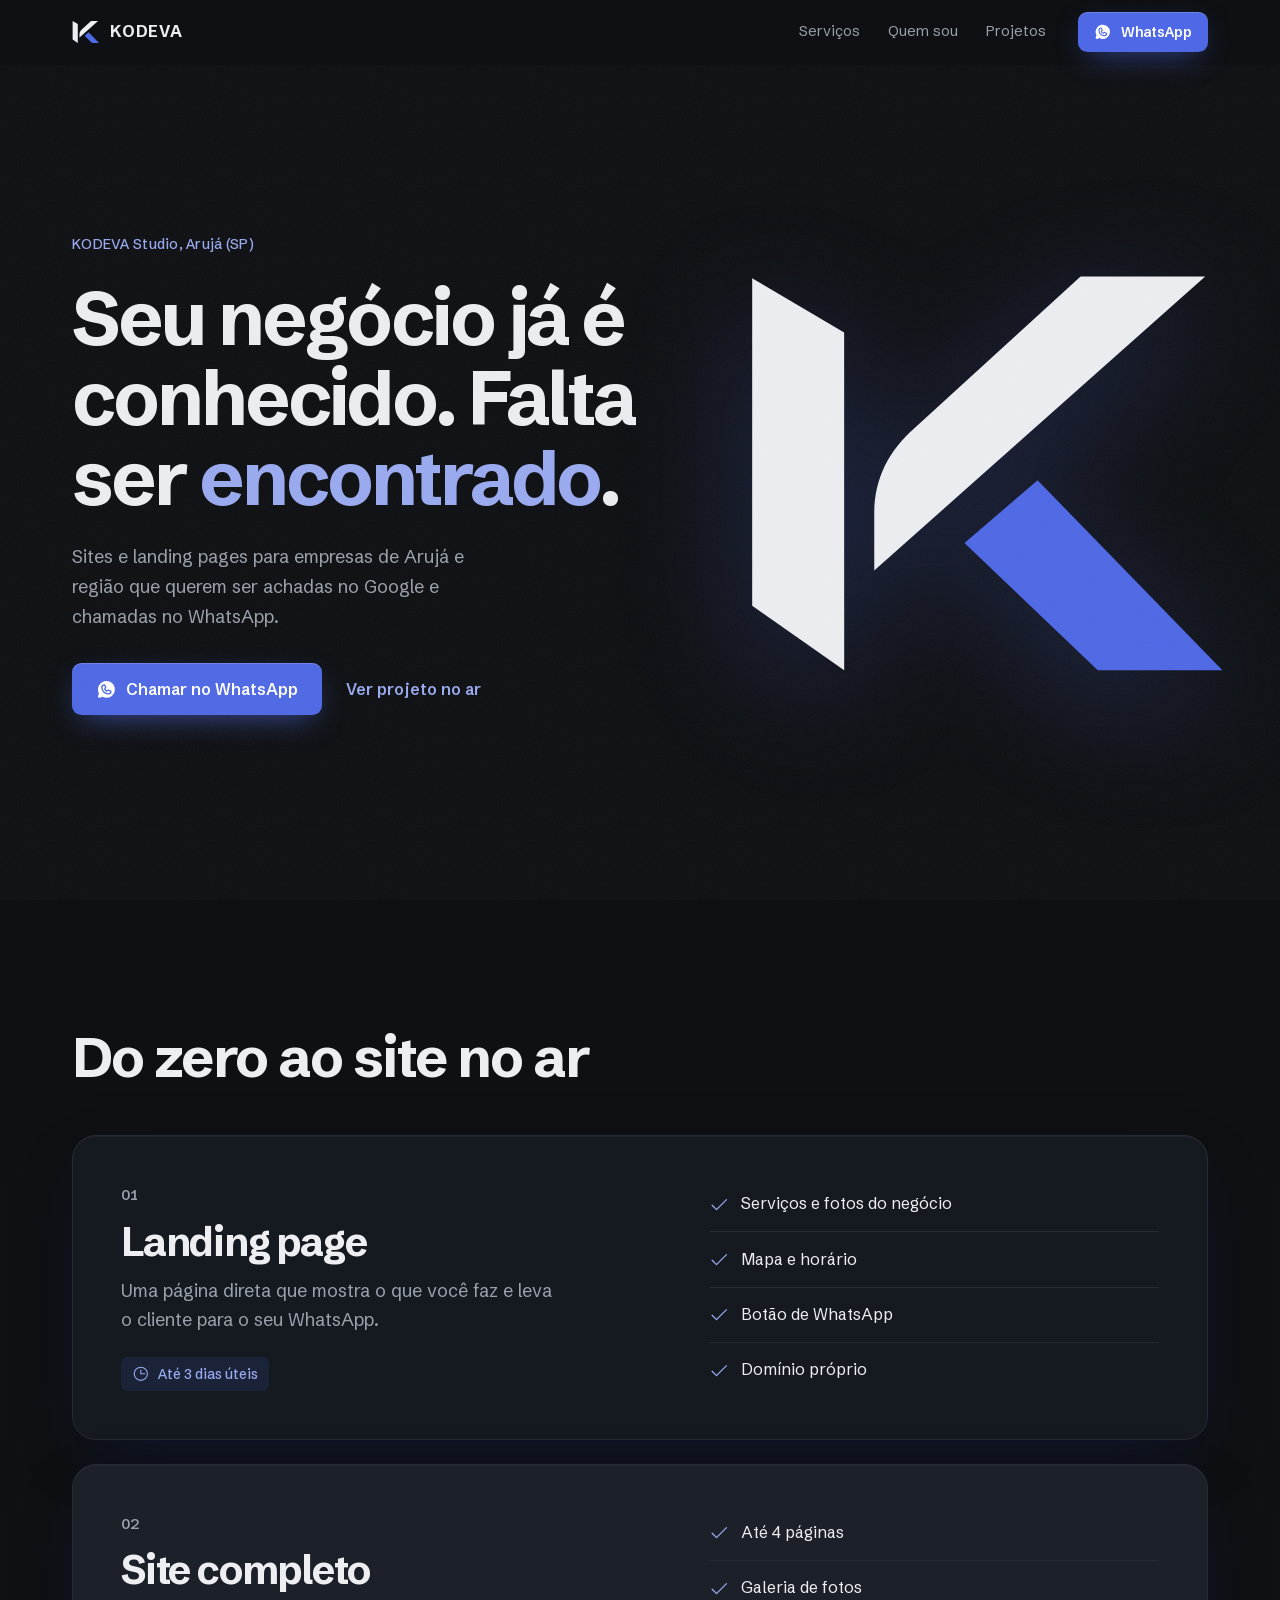
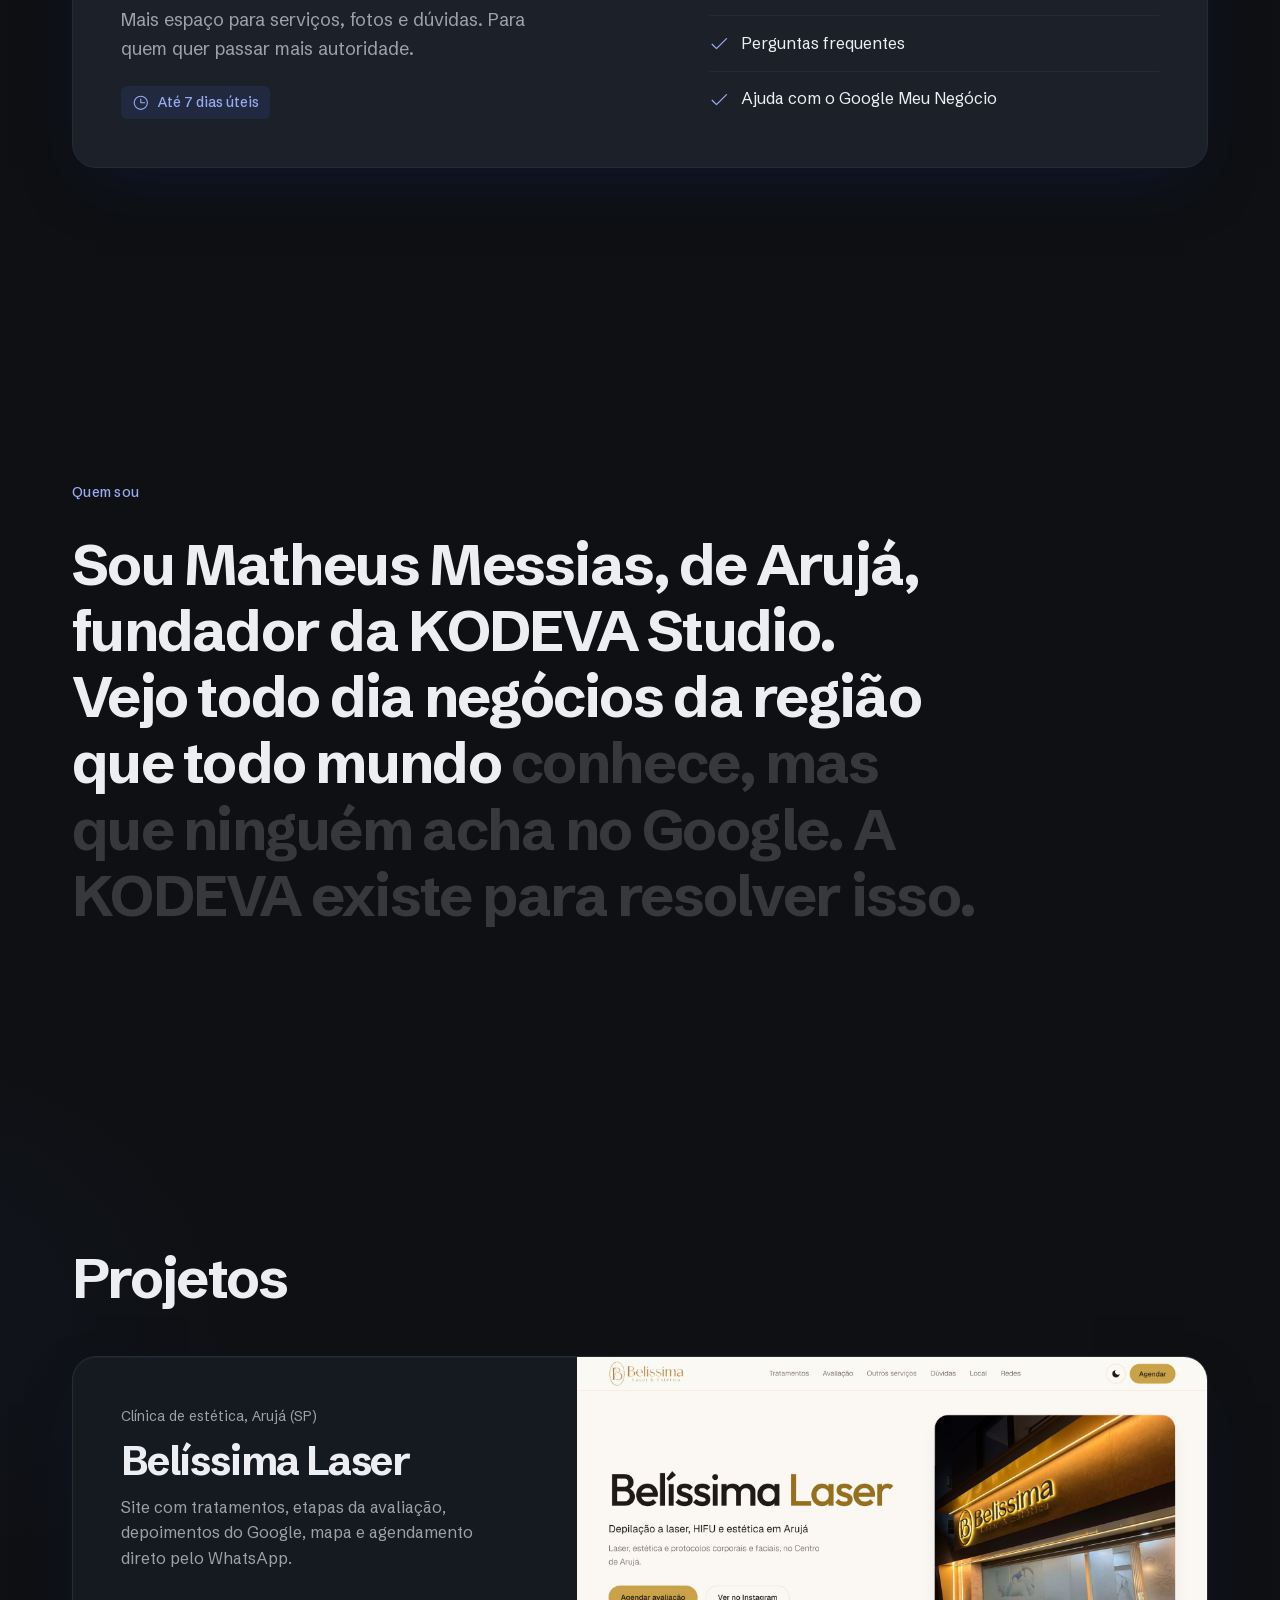
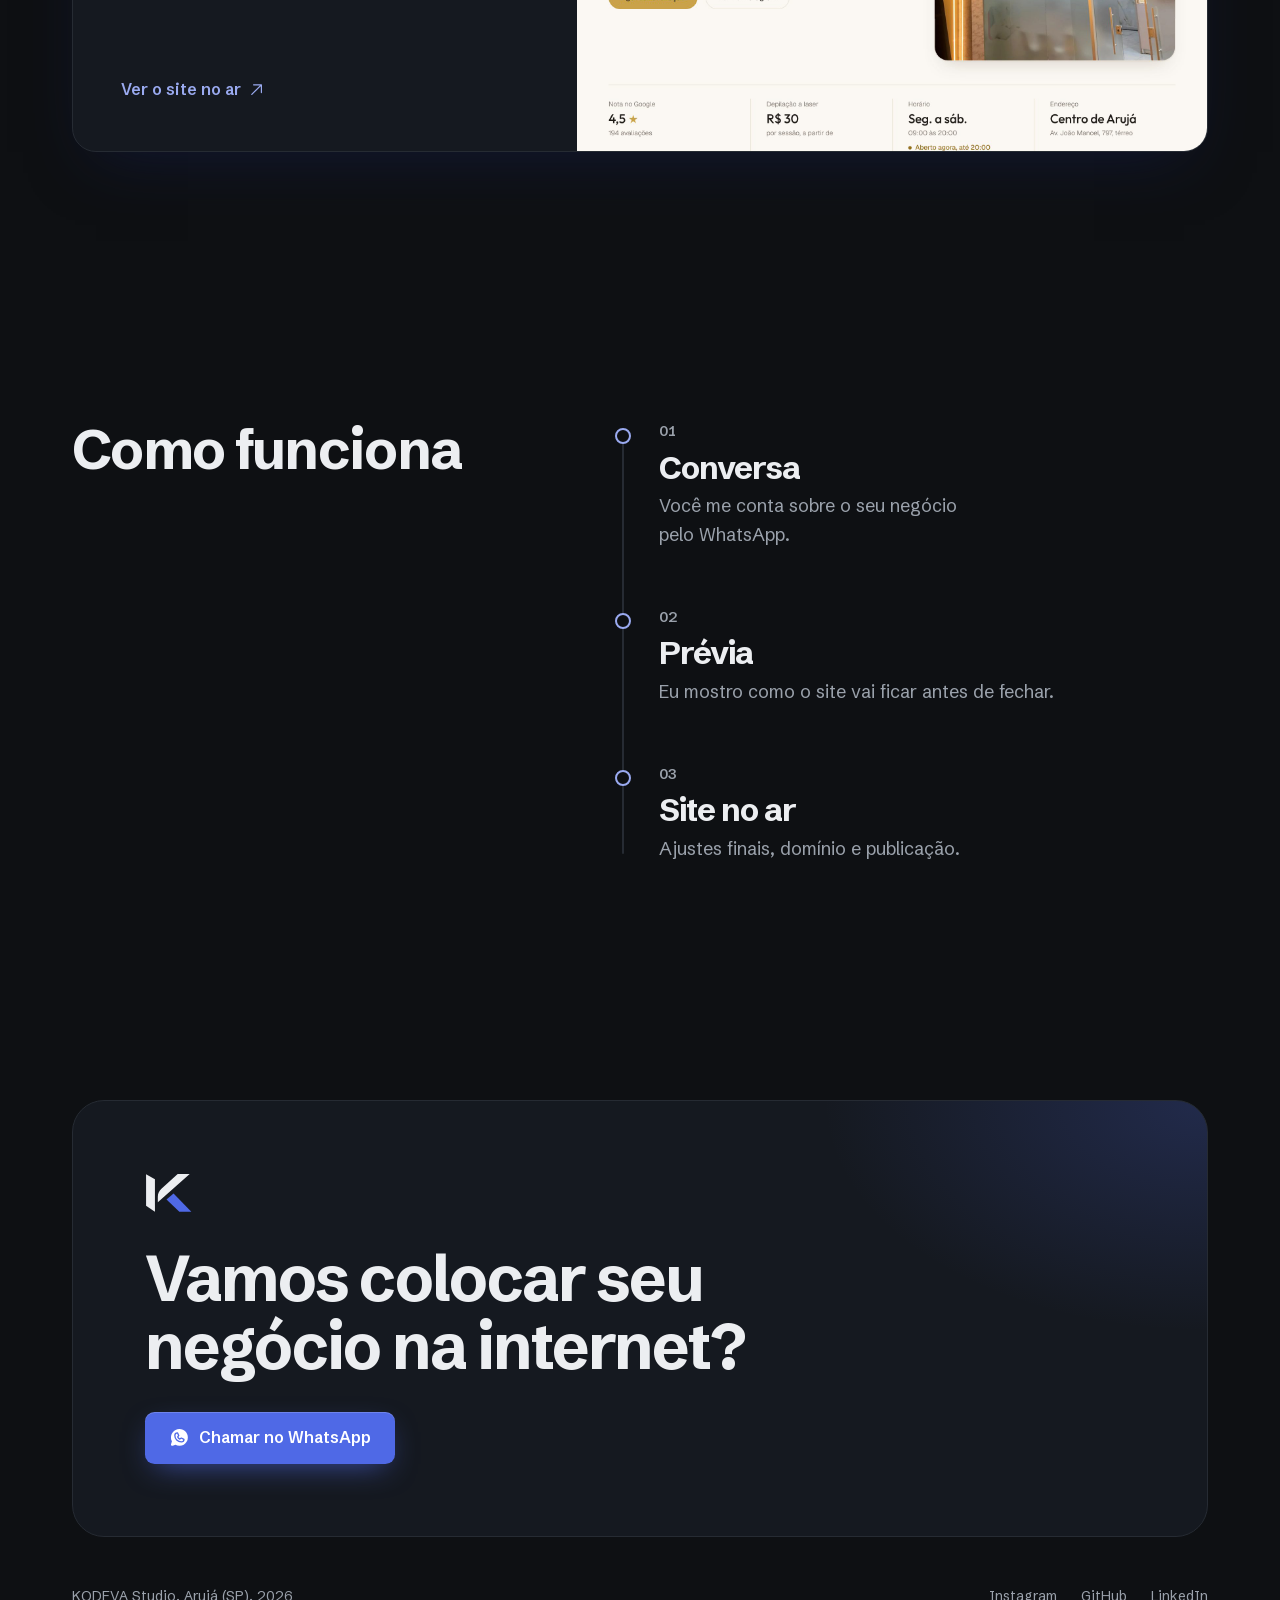
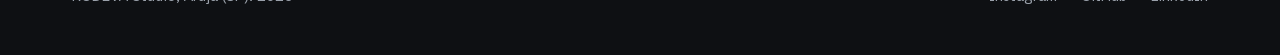
==== index.html @ d6e3a5bf "Portfólio KODEVA em HTML/CSS/JS estático Co-Authored-By: Claude Opus 5.5 <noreply@anthropic.com>" ====
<!doctype html>
<html lang="pt-BR">
<head>
<meta charset="utf-8">
<meta name="viewport" content="width=device-width, initial-scale=1">
<title>Matheus Messias | KODEVA Studio</title>
<meta name="description" content="Sites e landing pages para negócios de Arujá e região que querem ser encontrados no Google e chamados no WhatsApp.">
<meta name="theme-color" content="#0e1013">
<meta property="og:title" content="Matheus Messias | KODEVA Studio">
<meta property="og:description" content="Sites e landing pages para negócios locais de Arujá e região.">
<meta property="og:locale" content="pt_BR">
<meta property="og:type" content="website">
<meta property="og:image" content="projetos/belissima.jpg">
<meta name="twitter:card" content="summary_large_image">
<link rel="icon" href="favicon.svg" type="image/svg+xml">
<link rel="preload" href="fonts/schibsted-latin.woff2" as="font" type="font/woff2" crossorigin>
<link rel="stylesheet" href="styles.css">
<script>document.documentElement.classList.add("js")</script>
<script src="main.js" defer></script>
</head>
<body>
<a class="skip" href="#conteudo">Pular para o conteúdo</a>
<div class="grain" aria-hidden="true"></div>

<svg width="0" height="0" class="sr-only" aria-hidden="true">
  <symbol id="logo" viewBox="250 300 580 480">
    <path d="M263 312 L370 375 L370 768 L263 693 Z" fill="currentColor"/>
    <path d="M645 310 L790 310 L405 652 L405 585 C405 545 422 512 452 486 Z" fill="currentColor"/>
    <path d="M510 620 L595 547 L810 768 L665 768 Z" fill="var(--accent)"/>
  </symbol>
  <symbol id="i-whats" viewBox="0 0 256 256"><path fill="currentColor" d="M152.58,145.23l23,11.48A24,24,0,0,1,152,176a72.08,72.08,0,0,1-72-72A24,24,0,0,1,99.29,80.46l11.48,23L101,118a8,8,0,0,0-.73,7.51,56.47,56.47,0,0,0,30.15,30.15A8,8,0,0,0,138,155ZM232,128A104,104,0,0,1,79.12,219.82L45.07,231.17a16,16,0,0,1-20.24-20.24l11.35-34.05A104,104,0,1,1,232,128Zm-40,24a8,8,0,0,0-4.42-7.16l-32-16a8,8,0,0,0-8,.5l-14.69,9.8a40.55,40.55,0,0,1-16-16l9.8-14.69a8,8,0,0,0,.5-8l-16-32A8,8,0,0,0,104,64a40,40,0,0,0-40,40,88.1,88.1,0,0,0,88,88A40,40,0,0,0,192,152Z"/></symbol>
  <symbol id="i-check" viewBox="0 0 256 256"><path fill="currentColor" d="M229.66,77.66l-128,128a8,8,0,0,1-11.32,0l-56-56a8,8,0,0,1,11.32-11.32L96,188.69,218.34,66.34a8,8,0,0,1,11.32,11.32Z"/></symbol>
  <symbol id="i-clock" viewBox="0 0 256 256"><path fill="currentColor" d="M128,24A104,104,0,1,0,232,128,104.11,104.11,0,0,0,128,24Zm0,192a88,88,0,1,1,88-88A88.1,88.1,0,0,1,128,216Zm64-88a8,8,0,0,1-8,8H128a8,8,0,0,1-8-8V72a8,8,0,0,1,16,0v48h48A8,8,0,0,1,192,128Z"/></symbol>
  <symbol id="i-arrow" viewBox="0 0 256 256"><path fill="currentColor" d="M200,64V168a8,8,0,0,1-16,0V83.31L69.66,197.66a8,8,0,0,1-11.32-11.32L172.69,72H88a8,8,0,0,1,0-16H192A8,8,0,0,1,200,64Z"/></symbol>
</svg>

<header class="topbar">
  <div class="wrap topbar-in">
    <a href="#topo" class="brand" aria-label="KODEVA Studio, início">
      <svg class="brand-logo" aria-hidden="true"><use href="#logo"/></svg>
      <span>KODEVA</span>
    </a>
    <nav aria-label="Principal">
      <ul class="nav-links">
        <li><a href="#servicos">Serviços</a></li>
        <li><a href="#sobre">Quem sou</a></li>
        <li><a href="#projetos">Projetos</a></li>
      </ul>
      <a class="btn btn-sm" href="https://wa.me/5511941066262?text=Ol%C3%A1%20Matheus%2C%20vim%20pelo%20portf%C3%B3lio%20e%20quero%20um%20site%20para%20o%20meu%20neg%C3%B3cio." target="_blank" rel="noopener noreferrer">
        <svg aria-hidden="true"><use href="#i-whats"/></svg>WhatsApp
      </a>
    </nav>
  </div>
</header>

<main id="conteudo">
  <section id="topo" class="hero">
    <div class="wrap hero-in">
      <div class="hero-copy">
        <p class="eyebrow reveal">KODEVA Studio, Arujá (SP)</p>
        <h1 class="reveal">Seu negócio já é conhecido. Falta ser <span class="hl">encontrado</span>.</h1>
        <p class="lead reveal">Sites e landing pages para empresas de Arujá e região que querem ser achadas no Google e chamadas no WhatsApp.</p>
        <div class="hero-cta reveal">
          <a class="btn" href="https://wa.me/5511941066262?text=Ol%C3%A1%20Matheus%2C%20vim%20pelo%20portf%C3%B3lio%20e%20quero%20um%20site%20para%20o%20meu%20neg%C3%B3cio." target="_blank" rel="noopener noreferrer">
            <svg aria-hidden="true"><use href="#i-whats"/></svg>Chamar no WhatsApp
          </a>
          <a class="link" href="#projetos">Ver projeto no ar</a>
        </div>
      </div>
      <div class="hero-mark" aria-hidden="true">
        <svg><use href="#logo"/></svg>
      </div>
    </div>
  </section>

  <section id="servicos" class="wrap section">
    <h2 class="h2 reveal">Do zero ao site no ar</h2>
    <div class="stack">
      <article class="card plan">
        <div class="plan-head">
          <span class="plan-num">01</span>
          <h3>Landing page</h3>
          <p>Uma página direta que mostra o que você faz e leva o cliente para o seu WhatsApp.</p>
          <p class="tag"><svg aria-hidden="true"><use href="#i-clock"/></svg>Até 3 dias úteis</p>
        </div>
        <ul class="checks">
          <li><svg aria-hidden="true"><use href="#i-check"/></svg>Serviços e fotos do negócio</li>
          <li><svg aria-hidden="true"><use href="#i-check"/></svg>Mapa e horário</li>
          <li><svg aria-hidden="true"><use href="#i-check"/></svg>Botão de WhatsApp</li>
          <li><svg aria-hidden="true"><use href="#i-check"/></svg>Domínio próprio</li>
        </ul>
      </article>
      <article class="card plan">
        <div class="plan-head">
          <span class="plan-num">02</span>
          <h3>Site completo</h3>
          <p>Mais espaço para serviços, fotos e dúvidas. Para quem quer passar mais autoridade.</p>
          <p class="tag"><svg aria-hidden="true"><use href="#i-clock"/></svg>Até 7 dias úteis</p>
        </div>
        <ul class="checks">
          <li><svg aria-hidden="true"><use href="#i-check"/></svg>Até 4 páginas</li>
          <li><svg aria-hidden="true"><use href="#i-check"/></svg>Galeria de fotos</li>
          <li><svg aria-hidden="true"><use href="#i-check"/></svg>Perguntas frequentes</li>
          <li><svg aria-hidden="true"><use href="#i-check"/></svg>Ajuda com o Google Meu Negócio</li>
        </ul>
      </article>
    </div>
  </section>

  <section id="sobre" class="wrap section about">
    <h2 class="eyebrow">Quem sou</h2>
    <p class="statement js-words">Sou Matheus Messias, de Arujá, fundador da KODEVA Studio. Vejo todo dia negócios da região que todo mundo conhece, mas que ninguém acha no Google. A KODEVA existe para resolver isso.</p>
  </section>

  <section id="projetos" class="wrap section">
    <h2 class="h2 reveal">Projetos</h2>
    <a class="card project reveal" href="https://belissimalaser.com" target="_blank" rel="noopener noreferrer">
      <div class="project-copy">
        <div>
          <p class="meta">Clínica de estética, Arujá (SP)</p>
          <h3>Belíssima Laser</h3>
          <p>Site com tratamentos, etapas da avaliação, depoimentos do Google, mapa e agendamento direto pelo WhatsApp.</p>
        </div>
        <span class="link">Ver o site no ar<svg aria-hidden="true"><use href="#i-arrow"/></svg></span>
      </div>
      <div class="project-shot">
        <img src="projetos/belissima.jpg" width="1920" height="1200" loading="lazy" decoding="async" alt="Página inicial do site Belíssima Laser, com foto da clínica e botão de agendamento">
      </div>
    </a>
  </section>

  <section id="como-funciona" class="wrap section steps">
    <h2 class="h2 steps-title">Como funciona</h2>
    <div class="timeline">
      <div class="timeline-bar" aria-hidden="true"><span class="js-progress"></span></div>
      <ol>
        <li class="reveal"><h3>Conversa</h3><p>Você me conta sobre o seu negócio pelo WhatsApp.</p></li>
        <li class="reveal"><h3>Prévia</h3><p>Eu mostro como o site vai ficar antes de fechar.</p></li>
        <li class="reveal"><h3>Site no ar</h3><p>Ajustes finais, domínio e publicação.</p></li>
      </ol>
    </div>
  </section>

  <section id="contato" class="wrap section-end">
    <div class="cta reveal">
      <svg class="cta-logo" aria-hidden="true"><use href="#logo"/></svg>
      <h2>Vamos colocar seu negócio na internet?</h2>
      <a class="btn" href="https://wa.me/5511941066262?text=Ol%C3%A1%20Matheus%2C%20vim%20pelo%20portf%C3%B3lio%20e%20quero%20um%20site%20para%20o%20meu%20neg%C3%B3cio." target="_blank" rel="noopener noreferrer">
        <svg aria-hidden="true"><use href="#i-whats"/></svg>Chamar no WhatsApp
      </a>
    </div>
  </section>
</main>

<footer class="wrap footer">
  <p>KODEVA Studio, Arujá (SP). <span class="js-year">2026</span></p>
  <ul>
    <li><a href="https://instagram.com/kodeva.studio" target="_blank" rel="noopener noreferrer">Instagram</a></li>
    <li><a href="https://github.com/TH-Messias" target="_blank" rel="noopener noreferrer">GitHub</a></li>
    <li><a href="https://www.linkedin.com/in/matheus-messias-119ba4279" target="_blank" rel="noopener noreferrer">LinkedIn</a></li>
  </ul>
</footer>
</body>
</html>
---- styles.css ----
@font-face {
  font-family: "Schibsted Grotesk";
  font-style: normal;
  font-weight: 400 900;
  font-display: swap;
  src: url(fonts/schibsted-latin.woff2) format("woff2");
  unicode-range: U+00??, U+0131, U+0152-0153, U+02BB-02BC, U+02C6, U+02DA, U+02DC, U+0304, U+0308, U+0329, U+2000-206F, U+20AC, U+2122, U+2191, U+2193, U+2212, U+2215, U+FEFF, U+FFFD;
}
@font-face {
  font-family: "Schibsted Grotesk";
  font-style: normal;
  font-weight: 400 900;
  font-display: swap;
  src: url(fonts/schibsted-latin-ext.woff2) format("woff2");
  unicode-range: U+0100-02BA, U+02BD-02C5, U+02C7-02CC, U+02CE-02D7, U+02DD-02FF, U+1E00-1E9F, U+20A0-20AB, U+20AD-20C4, U+2C60-2C7F, U+A720-A7FF;
}
/* métricas do Arial ajustadas para evitar salto de layout enquanto a fonte carrega */
@font-face {
  font-family: "Schibsted Fallback";
  src: local("Arial");
  ascent-override: 93.46%;
  descent-override: 24.67%;
  line-gap-override: 0%;
  size-adjust: 104.49%;
}

:root {
  --bg: #0e1013;
  --surface: #151920;
  --surface-2: #1b2029;
  --line: #262b33;
  --ink: #eceef1;
  --muted: #9aa1ab;
  --accent: #4f69e6;
  --accent-ink: #9aaaf0;
  --shadow: 0 24px 60px -24px rgb(20 30 80 / 0.55);
  --radius-lg: 1.5rem;
  --radius: 1rem;
  --radius-sm: 0.6rem;
  --ease: cubic-bezier(0.22, 1, 0.36, 1);
  --z-grain: 1;
  --z-header: 10;
  --z-skip: 20;
  color-scheme: dark;
}

*, *::before, *::after { box-sizing: border-box; margin: 0; padding: 0; }
html { scroll-behavior: smooth; scroll-padding-top: 5rem; -webkit-text-size-adjust: 100%; }
body {
  font-family: "Schibsted Grotesk", "Schibsted Fallback", system-ui, sans-serif;
  background:
    radial-gradient(60rem 40rem at 85% -10%, rgb(79 105 230 / 0.12), transparent 60%),
    radial-gradient(40rem 30rem at -10% 60%, rgb(79 105 230 / 0.05), transparent 60%),
    var(--bg);
  color: var(--ink);
  line-height: 1.6;
  -webkit-font-smoothing: antialiased;
  overflow-x: clip;
}
img, svg { display: block; max-width: 100%; }
a { color: inherit; text-decoration: none; }
ul, ol { list-style: none; }
h1, h2, h3 { text-wrap: balance; letter-spacing: -0.03em; line-height: 1.05; font-weight: 700; }
p { text-wrap: pretty; }
em, i { font-style: normal; }
::selection { background: var(--accent); color: #fff; }
:focus-visible { outline: 2px solid var(--accent-ink); outline-offset: 3px; border-radius: 4px; }

.sr-only { position: absolute; width: 1px; height: 1px; overflow: hidden; clip: rect(0 0 0 0); }
.skip {
  position: fixed; top: 0.75rem; left: 0.75rem; z-index: var(--z-skip);
  background: var(--ink); color: var(--bg); padding: 0.6rem 1rem; border-radius: var(--radius-sm);
  font-weight: 600; transform: translateY(-200%); transition: transform 0.2s var(--ease);
}
.skip:focus { transform: none; }
.grain {
  position: fixed; inset: 0; pointer-events: none; z-index: var(--z-grain); opacity: 0.05;
  background-image: url("data:image/svg+xml,%3Csvg xmlns='http://www.w3.org/2000/svg' width='160' height='160'%3E%3Cfilter id='n'%3E%3CfeTurbulence type='fractalNoise' baseFrequency='.9' numOctaves='3' stitchTiles='stitch'/%3E%3C/filter%3E%3Crect width='100%25' height='100%25' filter='url(%23n)'/%3E%3C/svg%3E");
}

.wrap { width: 100%; max-width: 76rem; margin-inline: auto; padding-inline: clamp(1.25rem, 4vw, 2.5rem); }
.section { padding-block: clamp(5rem, 10vw, 8rem) clamp(5.5rem, 11vw, 9rem); }
.section-end { padding-block: clamp(4rem, 8vw, 6rem) 3rem; }

.eyebrow { font-size: 0.875rem; font-weight: 500; letter-spacing: 0.02em; color: var(--accent-ink); }
.h2 { font-size: clamp(2.25rem, 5vw, 3.5rem); max-width: 16ch; margin-bottom: 3rem; }
.lead { font-size: 1.125rem; color: var(--muted); max-width: 38ch; line-height: 1.65; }

/* Botões e links */
.btn {
  display: inline-flex; align-items: center; gap: 0.6rem; height: 3.25rem; padding-inline: 1.5rem;
  border-radius: var(--radius-sm); background: var(--accent); color: #fff; font-weight: 600; white-space: nowrap;
  box-shadow: 0 10px 30px -10px rgb(79 105 230 / 0.7), inset 0 1px 0 rgb(255 255 255 / 0.18);
  transition: transform 0.25s var(--ease), background-color 0.25s var(--ease), box-shadow 0.25s var(--ease);
}
.btn svg { width: 1.3rem; height: 1.3rem; }
.btn:hover { background: #5d75ec; transform: translateY(-2px); box-shadow: 0 16px 36px -12px rgb(79 105 230 / 0.85), inset 0 1px 0 rgb(255 255 255 / 0.2); }
.btn:active { transform: translateY(1px) scale(0.98); }
.btn-sm { height: 2.5rem; padding-inline: 1rem; font-size: 0.875rem; }
.btn-sm svg { width: 1.1rem; height: 1.1rem; }
.link {
  display: inline-flex; align-items: center; gap: 0.4rem; font-weight: 600; color: var(--accent-ink);
  background: linear-gradient(currentColor, currentColor) 0 100% / 0 1px no-repeat;
  transition: background-size 0.3s var(--ease);
}
.link:hover, .project:hover .link { background-size: 100% 1px; }
.link svg { width: 1.2rem; height: 1.2rem; transition: transform 0.25s var(--ease); }
.project:hover .link svg { transform: translate(2px, -2px); }

/* Header */
.topbar {
  position: fixed; inset: 0 0 auto; z-index: var(--z-header);
  background: rgb(14 16 19 / 0.72); backdrop-filter: blur(14px); -webkit-backdrop-filter: blur(14px);
  border-bottom: 1px solid transparent; transition: border-color 0.3s;
}
.topbar.is-scrolled { border-bottom-color: var(--line); }
.topbar-in { display: flex; align-items: center; justify-content: space-between; height: 4rem; }
.brand { display: flex; align-items: center; gap: 0.6rem; font-weight: 700; letter-spacing: 0.06em; }
.brand-logo { width: 1.75rem; height: 1.5rem; }
nav { display: flex; align-items: center; gap: 2rem; }
.nav-links { display: none; gap: 1.75rem; font-size: 0.9rem; color: var(--muted); }
.nav-links a { transition: color 0.2s; }
.nav-links a:hover, .nav-links a.is-active { color: var(--ink); }
@media (min-width: 768px) { .nav-links { display: flex; } }

/* Hero */
.hero { min-height: 100dvh; display: flex; align-items: center; padding-top: 4rem; }
.hero-in { display: grid; gap: 3rem; align-items: center; padding-block: 3rem 4rem; }
.hero-copy { display: flex; flex-direction: column; gap: 1.5rem; }
.hero h1 { font-size: clamp(2.6rem, 6.4vw, 4.75rem); letter-spacing: -0.04em; max-width: 14ch; }
.hl { color: var(--accent-ink); }
.hero-cta { display: flex; flex-wrap: wrap; align-items: center; gap: 1.5rem; margin-top: 0.5rem; }
.hero-mark { justify-self: center; width: min(62%, 26rem); color: var(--ink); filter: drop-shadow(0 30px 60px rgb(79 105 230 / 0.25)); }
.hero-mark svg { width: 100%; aspect-ratio: 580 / 480; overflow: visible; }
@media (min-width: 900px) {
  .hero-in { grid-template-columns: 1.15fr 1fr; gap: 4rem; }
  .hero-mark { width: 100%; justify-self: end; margin-right: -2rem; }
}

/* Cartões */
.card { background: var(--surface); border-radius: var(--radius-lg); box-shadow: var(--shadow), inset 0 1px 0 rgb(255 255 255 / 0.04); }
.stack { display: flex; flex-direction: column; gap: 1.5rem; }
.plan {
  position: sticky; top: 6rem; display: grid; gap: 2rem; padding: clamp(1.5rem, 4vw, 3rem);
  border: 1px solid var(--line);
}
.plan + .plan { top: 7.5rem; background: var(--surface-2); }
.plan-head { display: flex; flex-direction: column; gap: 0.9rem; }
.plan-num { font-size: 0.875rem; font-weight: 600; color: var(--muted); font-variant-numeric: tabular-nums; }
.plan h3 { font-size: clamp(1.9rem, 4vw, 2.5rem); }
.plan-head > p:not(.tag) { font-size: 1.125rem; color: var(--muted); max-width: 40ch; }
.tag {
  display: inline-flex; align-self: flex-start; align-items: center; gap: 0.5rem; margin-top: 0.5rem;
  padding: 0.35rem 0.7rem; border-radius: 0.4rem; background: rgb(79 105 230 / 0.12);
  font-size: 0.875rem; font-weight: 500; color: var(--accent-ink);
}
.tag svg { width: 1.1rem; height: 1.1rem; }
.checks { display: flex; flex-direction: column; gap: 0.9rem; align-self: center; }
.checks li { display: flex; gap: 0.75rem; align-items: flex-start; padding-bottom: 0.9rem; border-bottom: 1px solid var(--line); }
.checks li:last-child { border-bottom: 0; padding-bottom: 0; }
.checks svg { width: 1.25rem; height: 1.25rem; margin-top: 0.15rem; flex-shrink: 0; color: var(--accent-ink); }
@media (min-width: 768px) { .plan { grid-template-columns: 1.2fr 1fr; gap: 3rem; } }

/* Quem sou */
.about { padding-block: clamp(6rem, 14vw, 11rem) clamp(6.5rem, 15vw, 12rem); }
.about .eyebrow { margin-bottom: 2rem; }
.statement { font-size: clamp(1.9rem, 4.6vw, 3.6rem); font-weight: 700; letter-spacing: -0.03em; line-height: 1.15; max-width: 26ch; text-wrap: balance; }
.statement .w { opacity: 0.18; transition: opacity 0.4s var(--ease); }
.statement .w.on { opacity: 1; }

/* Projeto */
.project { display: grid; overflow: hidden; border: 1px solid var(--line); transition: border-color 0.3s, transform 0.4s var(--ease); }
.project:hover { border-color: #3a4150; transform: translateY(-4px); }
.project-copy { display: flex; flex-direction: column; justify-content: space-between; gap: 2.5rem; padding: clamp(1.5rem, 4vw, 3rem); }
.project-copy > div { display: flex; flex-direction: column; gap: 0.8rem; }
.project .meta { font-size: 0.875rem; color: var(--muted); }
.project h3 { font-size: clamp(1.9rem, 4vw, 2.5rem); }
.project-copy > div > p:last-child { color: var(--muted); max-width: 40ch; }
.project-shot { overflow: hidden; min-height: 18rem; background: var(--surface-2); }
.project-shot img { width: 100%; height: 100%; object-fit: cover; object-position: left top; transition: transform 0.7s var(--ease); }
.project:hover .project-shot img { transform: scale(1.03); }
@media (min-width: 768px) { .project { grid-template-columns: 1fr 1.25fr; } }

/* Como funciona */
.steps { display: grid; gap: 3rem; }
.steps-title { margin-bottom: 0; max-width: 12ch; }
.timeline { position: relative; }
.timeline-bar { position: absolute; top: 0.6rem; bottom: 0.6rem; left: 7px; width: 2px; background: var(--line); border-radius: 2px; overflow: hidden; }
.timeline-bar span { position: absolute; inset: 0; background: var(--accent-ink); transform-origin: top; transform: scaleY(var(--p, 1)); }
.timeline ol { display: flex; flex-direction: column; gap: 3.5rem; padding-left: 2.75rem; counter-reset: s; }
.timeline li { position: relative; display: flex; flex-direction: column; gap: 0.5rem; counter-increment: s; }
.timeline li::before {
  content: ""; position: absolute; top: 0.45rem; left: -2.75rem; width: 1rem; height: 1rem;
  border-radius: 50%; border: 2px solid var(--accent-ink); background: var(--bg);
}
.timeline li::after { content: "0" counter(s); order: -1; font-size: 0.875rem; font-weight: 600; color: var(--muted); font-variant-numeric: tabular-nums; }
.timeline h3 { font-size: clamp(1.6rem, 3vw, 2rem); }
.timeline p { font-size: 1.125rem; color: var(--muted); max-width: 36ch; }
@media (min-width: 768px) {
  .steps { grid-template-columns: 1fr 1.2fr; }
  .steps-title { position: sticky; top: 7rem; align-self: start; }
}

/* CTA */
.cta {
  position: relative; overflow: hidden; display: flex; flex-direction: column; align-items: flex-start; gap: 2rem;
  padding: clamp(2rem, 6vw, 4.5rem); border-radius: 2rem; border: 1px solid var(--line);
  background:
    radial-gradient(40rem 24rem at 100% 0%, rgb(79 105 230 / 0.22), transparent 60%),
    var(--surface);
}
.cta-logo { width: 3rem; height: 2.5rem; color: var(--ink); }
.cta h2 { font-size: clamp(2.25rem, 5.6vw, 4rem); max-width: 15ch; }

/* Rodapé */
.footer { display: flex; flex-direction: column; gap: 1.25rem; padding-block: 0 3rem; font-size: 0.875rem; color: var(--muted); }
.footer ul { display: flex; flex-wrap: wrap; gap: 0.75rem 1.5rem; }
.footer a { transition: color 0.2s; }
.footer a:hover { color: var(--ink); }
@media (min-width: 768px) { .footer { flex-direction: row; align-items: center; justify-content: space-between; } }

/* Entrada ao rolar (só quando o JS está ativo) */
.js .reveal { opacity: 0; transform: translateY(18px); transition: opacity 0.7s var(--ease), transform 0.7s var(--ease); transition-delay: calc(var(--i, 0) * 80ms); }
.js .reveal.in { opacity: 1; transform: none; }

@media (prefers-reduced-motion: reduce) {
  html { scroll-behavior: auto; }
  *, *::before, *::after { transition-duration: 0.01ms !important; animation-duration: 0.01ms !important; }
  .js .reveal { opacity: 1; transform: none; }
  .statement .w { opacity: 1; }
}
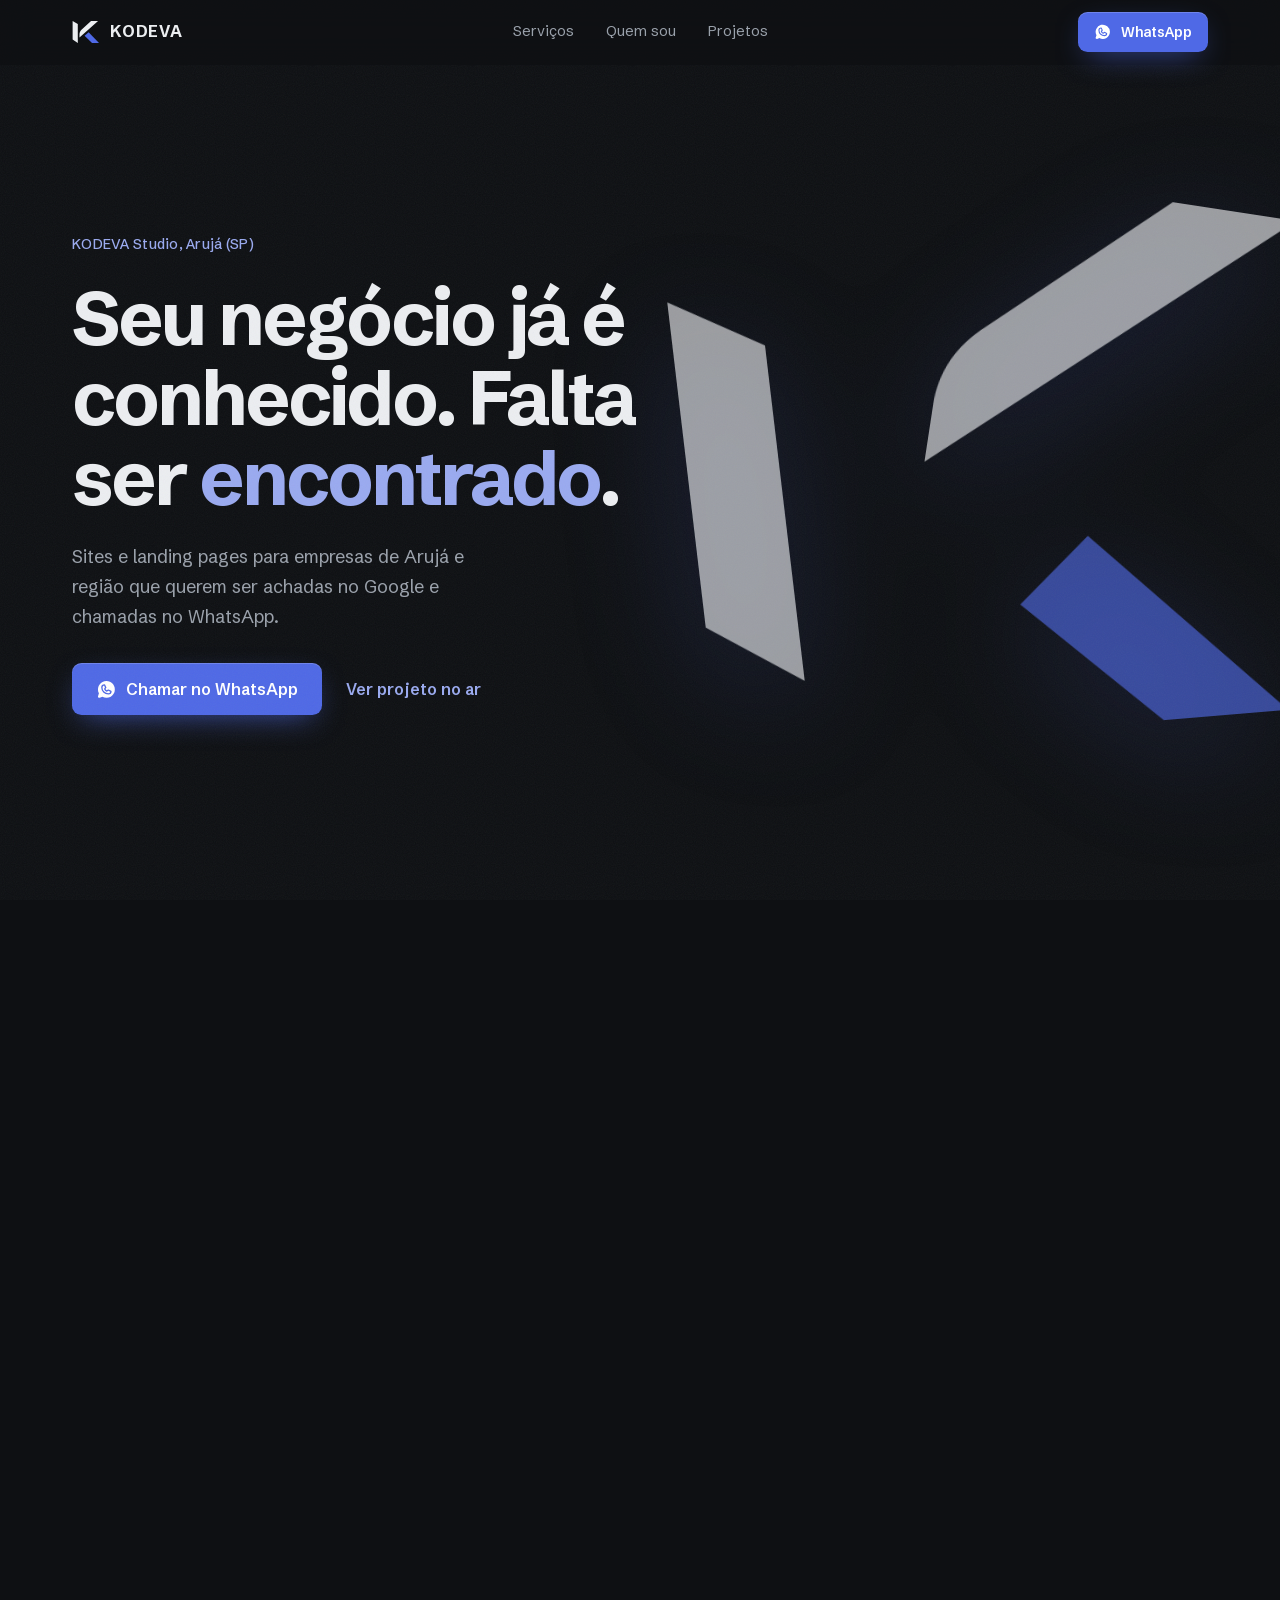
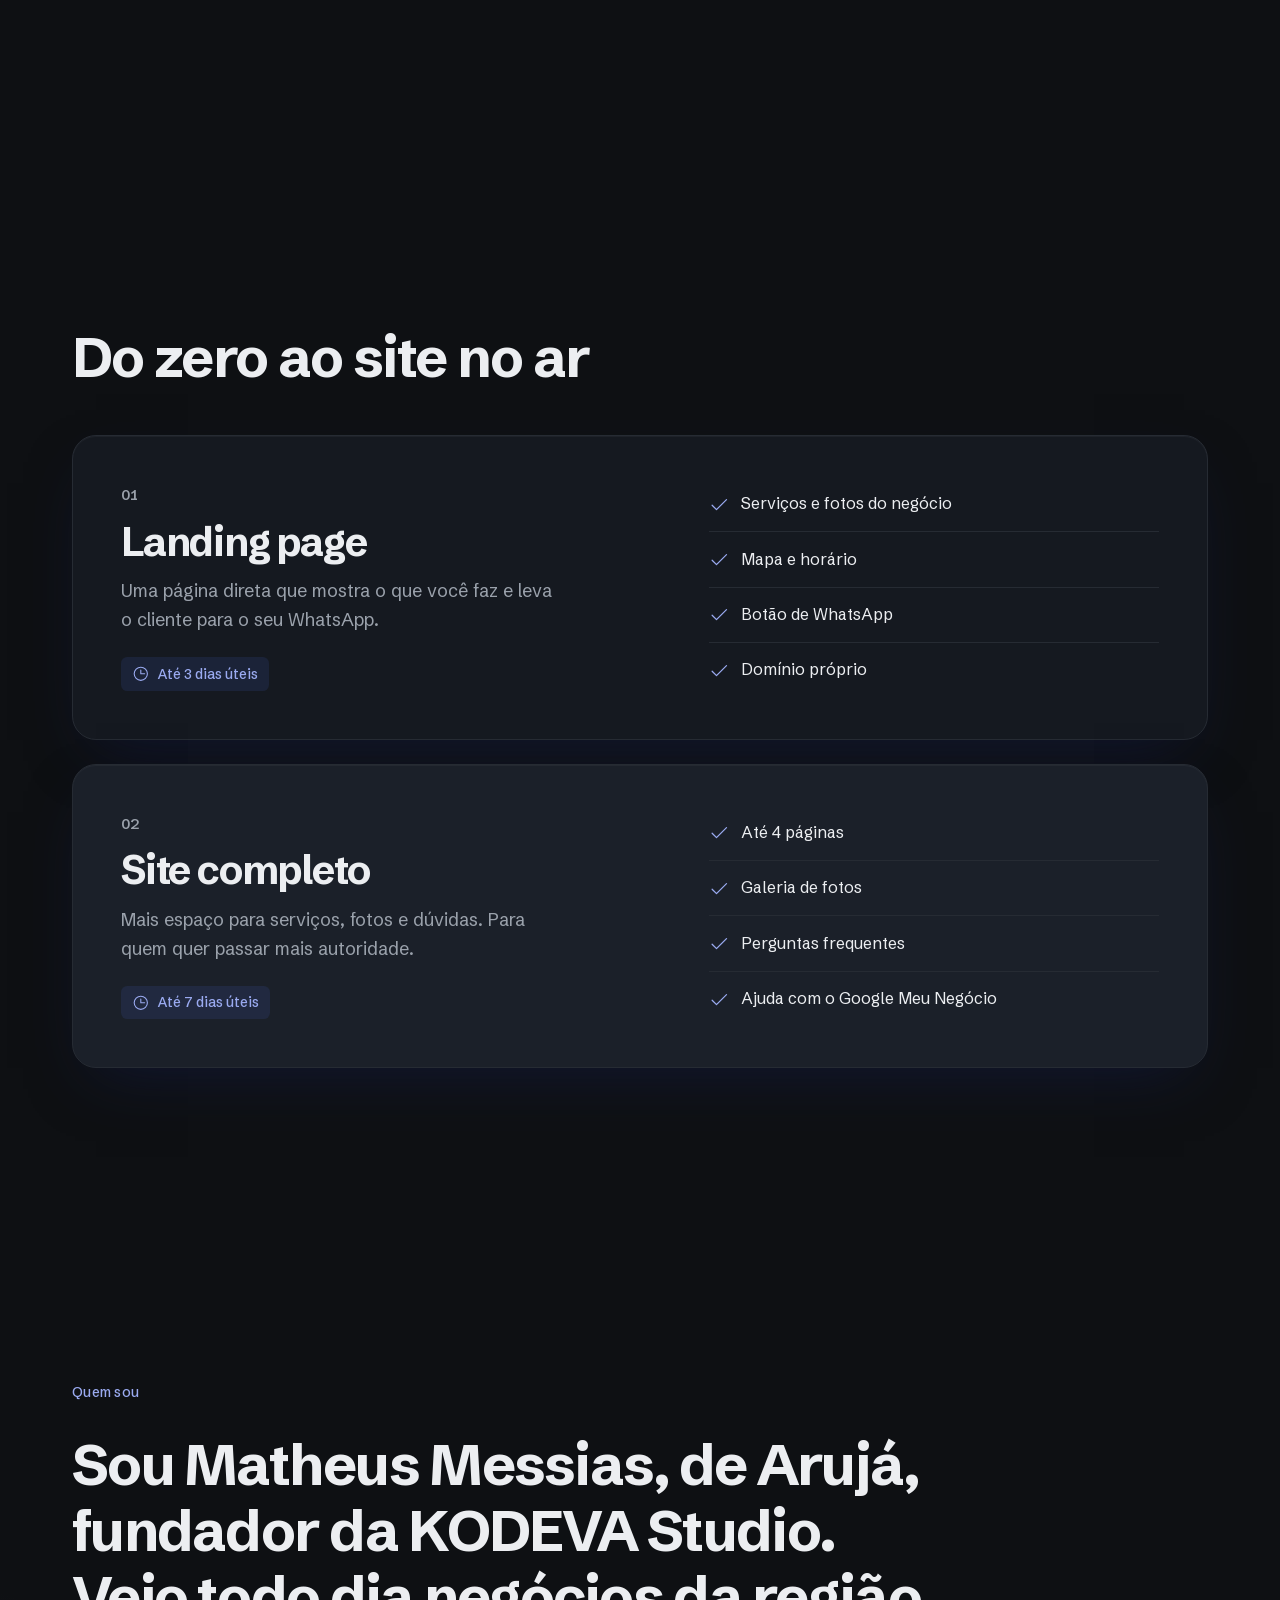
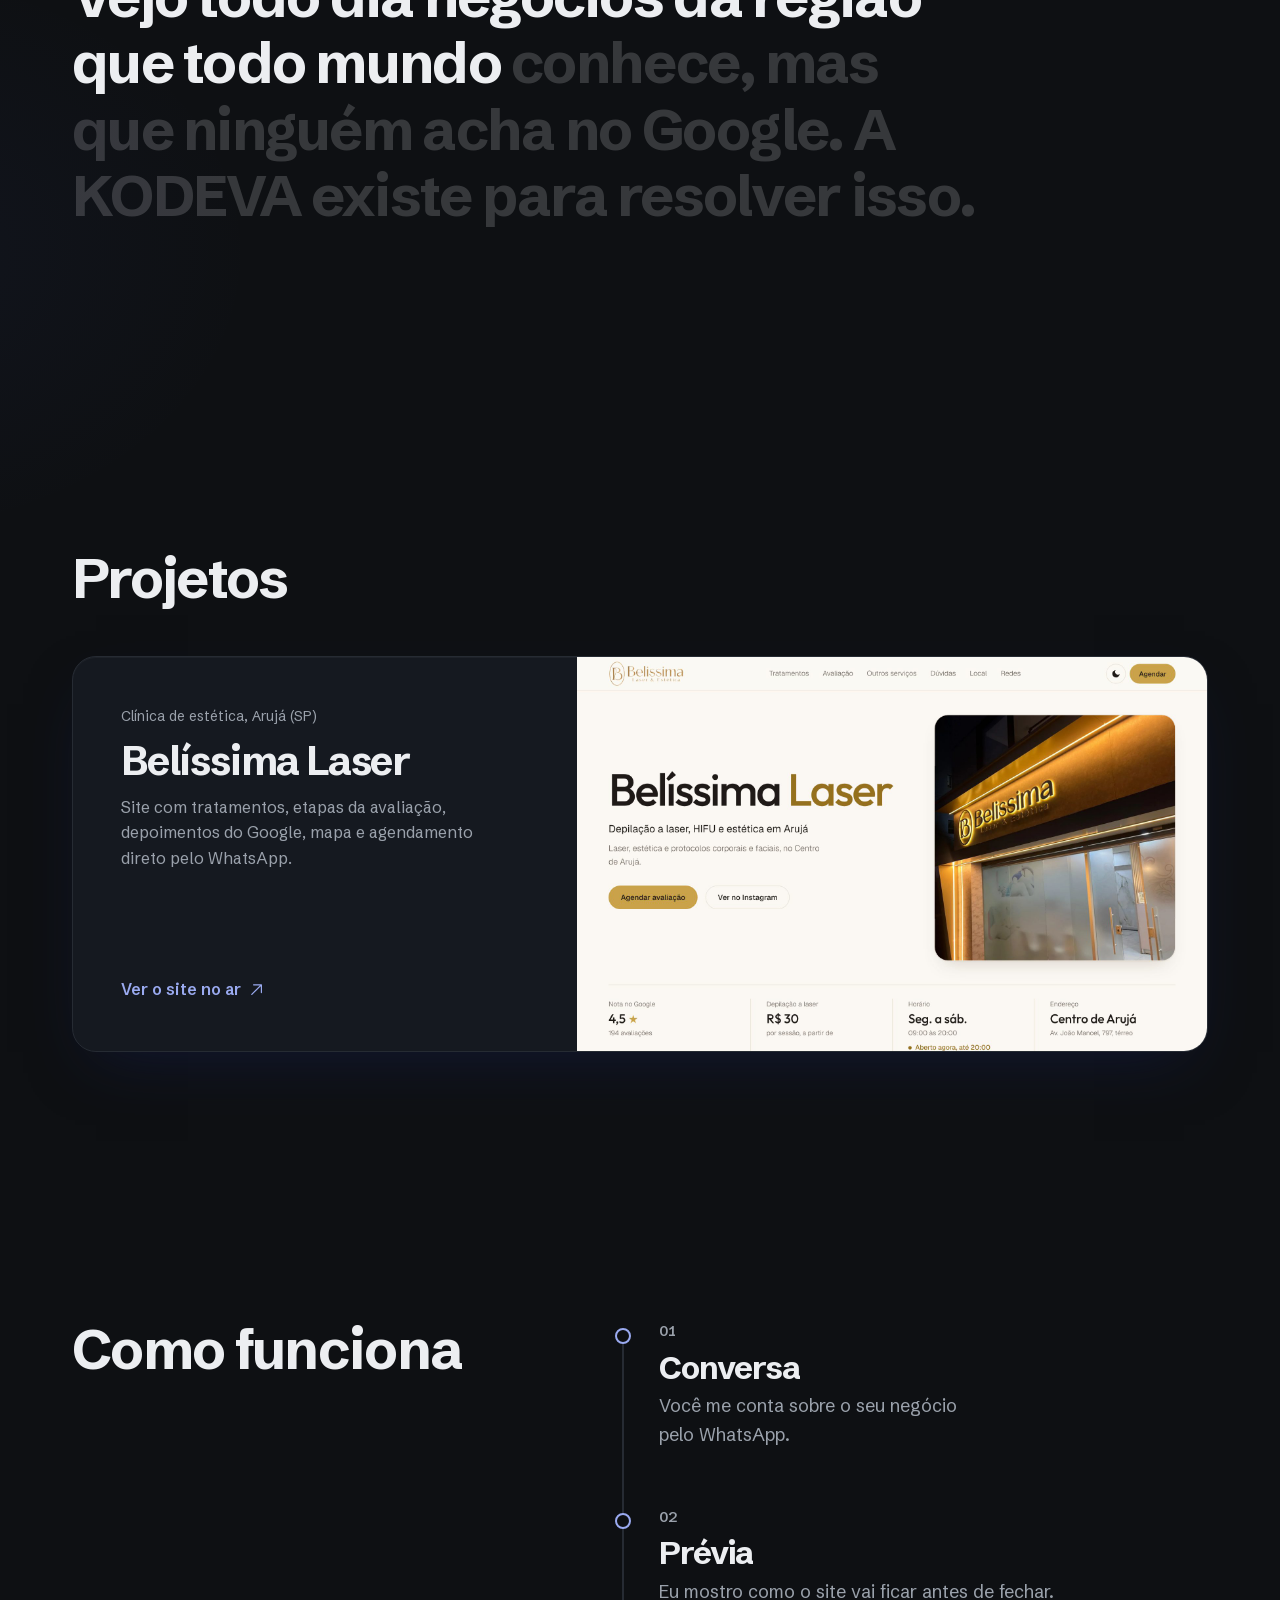
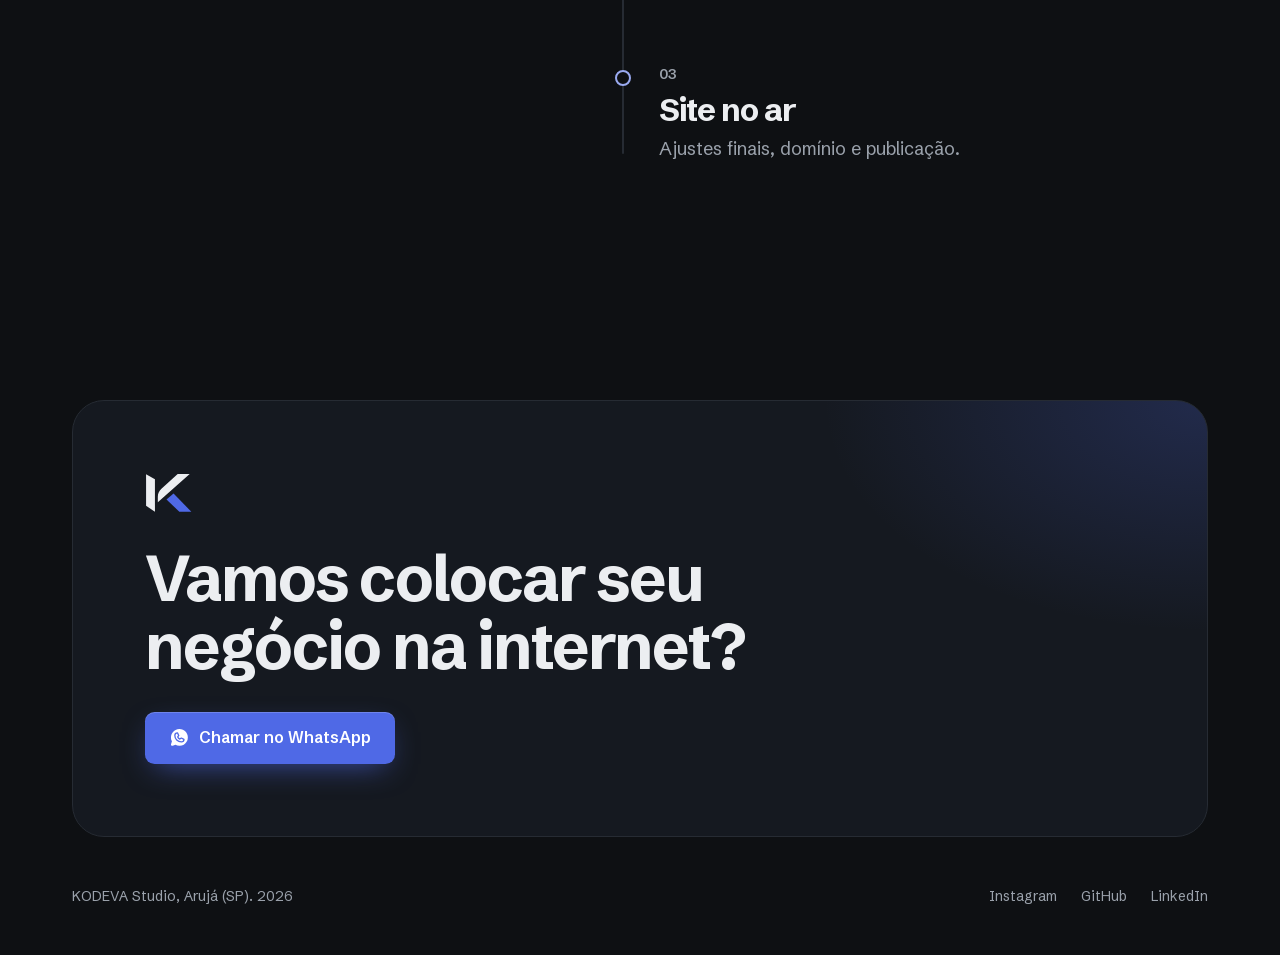
==== commit 4daa11d8: "Restaura animação do K, tira empilhamento dos cards e centraliza menu Co-Authored-By: Claude Opus 5." ====
--- a/index.html
+++ b/index.html
@@ -46,14 +46,15 @@
         <li><a href="#sobre">Quem sou</a></li>
         <li><a href="#projetos">Projetos</a></li>
       </ul>
-      <a class="btn btn-sm" href="https://wa.me/5511941066262?text=Ol%C3%A1%20Matheus%2C%20vim%20pelo%20portf%C3%B3lio%20e%20quero%20um%20site%20para%20o%20meu%20neg%C3%B3cio." target="_blank" rel="noopener noreferrer">
-        <svg aria-hidden="true"><use href="#i-whats"/></svg>WhatsApp
-      </a>
     </nav>
+    <a class="btn btn-sm topbar-cta" href="https://wa.me/5511941066262?text=Ol%C3%A1%20Matheus%2C%20vim%20pelo%20portf%C3%B3lio%20e%20quero%20um%20site%20para%20o%20meu%20neg%C3%B3cio." target="_blank" rel="noopener noreferrer">
+      <svg aria-hidden="true"><use href="#i-whats"/></svg>WhatsApp
+    </a>
   </div>
 </header>
 
 <main id="conteudo">
+  <div class="hero-scroll js-hero">
   <section id="topo" class="hero">
     <div class="wrap hero-in">
       <div class="hero-copy">
@@ -67,11 +68,17 @@
           <a class="link" href="#projetos">Ver projeto no ar</a>
         </div>
       </div>
-      <div class="hero-mark" aria-hidden="true">
-        <svg><use href="#logo"/></svg>
+      <div class="hero-mark">
+        <svg viewBox="250 300 580 480" aria-hidden="true">
+          <path class="k-piece" data-from="-150 90 -14" d="M263 312 L370 375 L370 768 L263 693 Z" fill="currentColor"/>
+          <path class="k-piece" data-from="170 -150 18" d="M645 310 L790 310 L405 652 L405 585 C405 545 422 512 452 486 Z" fill="currentColor"/>
+          <path class="k-piece" data-from="140 170 -10" d="M510 620 L595 547 L810 768 L665 768 Z" fill="var(--accent)"/>
+        </svg>
+        <p class="hero-caption">KODEVA Studio, por Matheus Messias</p>
       </div>
     </div>
   </section>
+  </div>
 
   <section id="servicos" class="wrap section">
     <h2 class="h2 reveal">Do zero ao site no ar</h2>
--- a/styles.css
+++ b/styles.css
@@ -114,11 +114,11 @@
   border-bottom: 1px solid transparent; transition: border-color 0.3s;
 }
 .topbar.is-scrolled { border-bottom-color: var(--line); }
-.topbar-in { display: flex; align-items: center; justify-content: space-between; height: 4rem; }
-.brand { display: flex; align-items: center; gap: 0.6rem; font-weight: 700; letter-spacing: 0.06em; }
+.topbar-in { display: grid; grid-template-columns: 1fr auto 1fr; align-items: center; height: 4rem; }
+.brand { display: flex; align-items: center; gap: 0.6rem; justify-self: start; font-weight: 700; letter-spacing: 0.06em; }
 .brand-logo { width: 1.75rem; height: 1.5rem; }
-nav { display: flex; align-items: center; gap: 2rem; }
-.nav-links { display: none; gap: 1.75rem; font-size: 0.9rem; color: var(--muted); }
+.topbar-cta { justify-self: end; grid-column: 3; }
+.nav-links { display: none; gap: 2rem; font-size: 0.9rem; color: var(--muted); }
 .nav-links a { transition: color 0.2s; }
 .nav-links a:hover, .nav-links a.is-active { color: var(--ink); }
 @media (min-width: 768px) { .nav-links { display: flex; } }
@@ -130,8 +130,13 @@
 .hero h1 { font-size: clamp(2.6rem, 6.4vw, 4.75rem); letter-spacing: -0.04em; max-width: 14ch; }
 .hl { color: var(--accent-ink); }
 .hero-cta { display: flex; flex-wrap: wrap; align-items: center; gap: 1.5rem; margin-top: 0.5rem; }
-.hero-mark { justify-self: center; width: min(62%, 26rem); color: var(--ink); filter: drop-shadow(0 30px 60px rgb(79 105 230 / 0.25)); }
-.hero-mark svg { width: 100%; aspect-ratio: 580 / 480; overflow: visible; }
+/* O wrapper alto dá espaço de scroll para o K se montar enquanto o hero fica preso */
+.js .hero-scroll { height: 200dvh; }
+.js .hero-scroll .hero { position: sticky; top: 0; overflow: hidden; }
+.hero-mark { display: flex; flex-direction: column; align-items: center; gap: 1rem; justify-self: center; width: min(62%, 26rem); color: var(--ink); }
+.hero-mark svg { width: 100%; aspect-ratio: 580 / 480; overflow: visible; filter: drop-shadow(0 30px 60px rgb(79 105 230 / 0.25)); }
+.k-piece { transform-box: fill-box; transform-origin: center; will-change: transform, opacity; }
+.hero-caption { font-size: 0.875rem; color: var(--muted); }
 @media (min-width: 900px) {
   .hero-in { grid-template-columns: 1.15fr 1fr; gap: 4rem; }
   .hero-mark { width: 100%; justify-self: end; margin-right: -2rem; }
@@ -140,11 +145,8 @@
 /* Cartões */
 .card { background: var(--surface); border-radius: var(--radius-lg); box-shadow: var(--shadow), inset 0 1px 0 rgb(255 255 255 / 0.04); }
 .stack { display: flex; flex-direction: column; gap: 1.5rem; }
-.plan {
-  position: sticky; top: 6rem; display: grid; gap: 2rem; padding: clamp(1.5rem, 4vw, 3rem);
-  border: 1px solid var(--line);
-}
-.plan + .plan { top: 7.5rem; background: var(--surface-2); }
+.plan { display: grid; gap: 2rem; padding: clamp(1.5rem, 4vw, 3rem); border: 1px solid var(--line); }
+.plan + .plan { background: var(--surface-2); }
 .plan-head { display: flex; flex-direction: column; gap: 0.9rem; }
 .plan-num { font-size: 0.875rem; font-weight: 600; color: var(--muted); font-variant-numeric: tabular-nums; }
 .plan h3 { font-size: clamp(1.9rem, 4vw, 2.5rem); }
@@ -227,5 +229,7 @@
   html { scroll-behavior: auto; }
   *, *::before, *::after { transition-duration: 0.01ms !important; animation-duration: 0.01ms !important; }
   .js .reveal { opacity: 1; transform: none; }
+  .js .hero-scroll { height: auto; }
   .statement .w { opacity: 1; }
 }
+.hero-copy { position: relative; z-index: 1; }
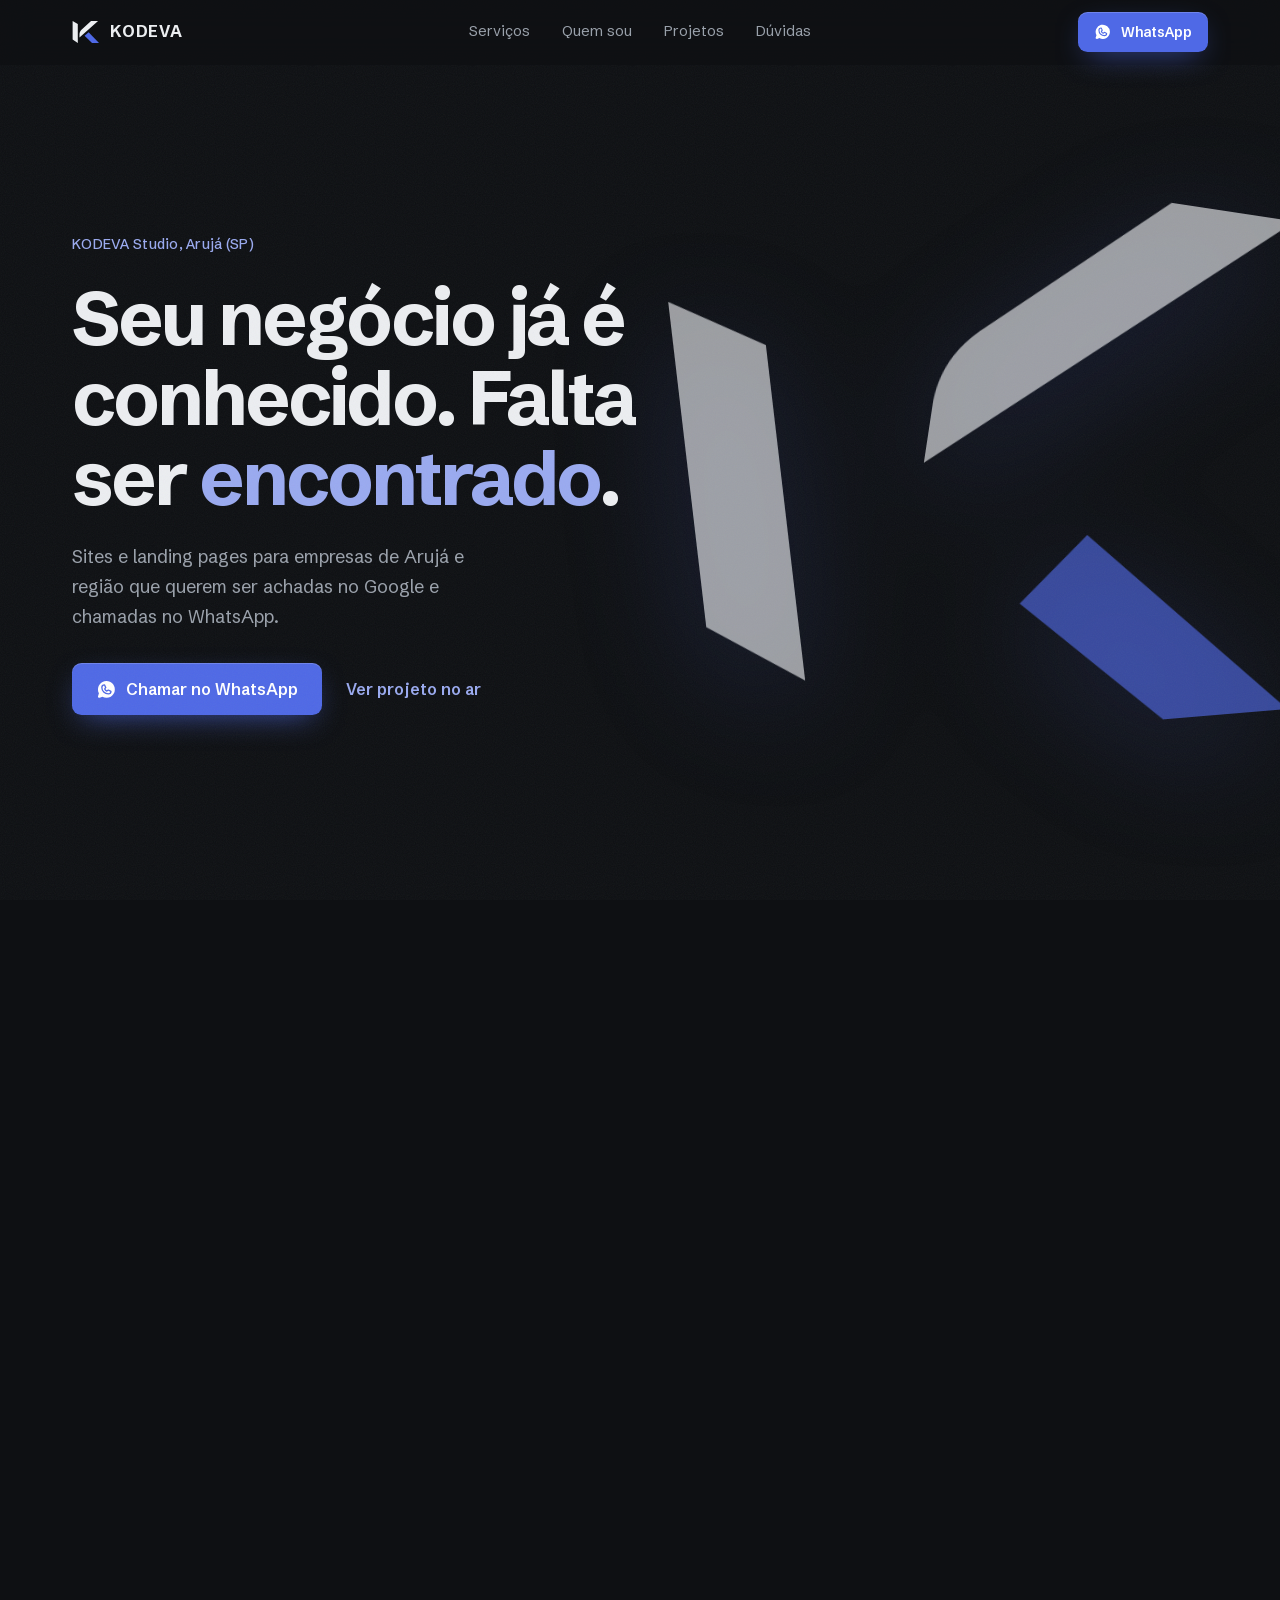
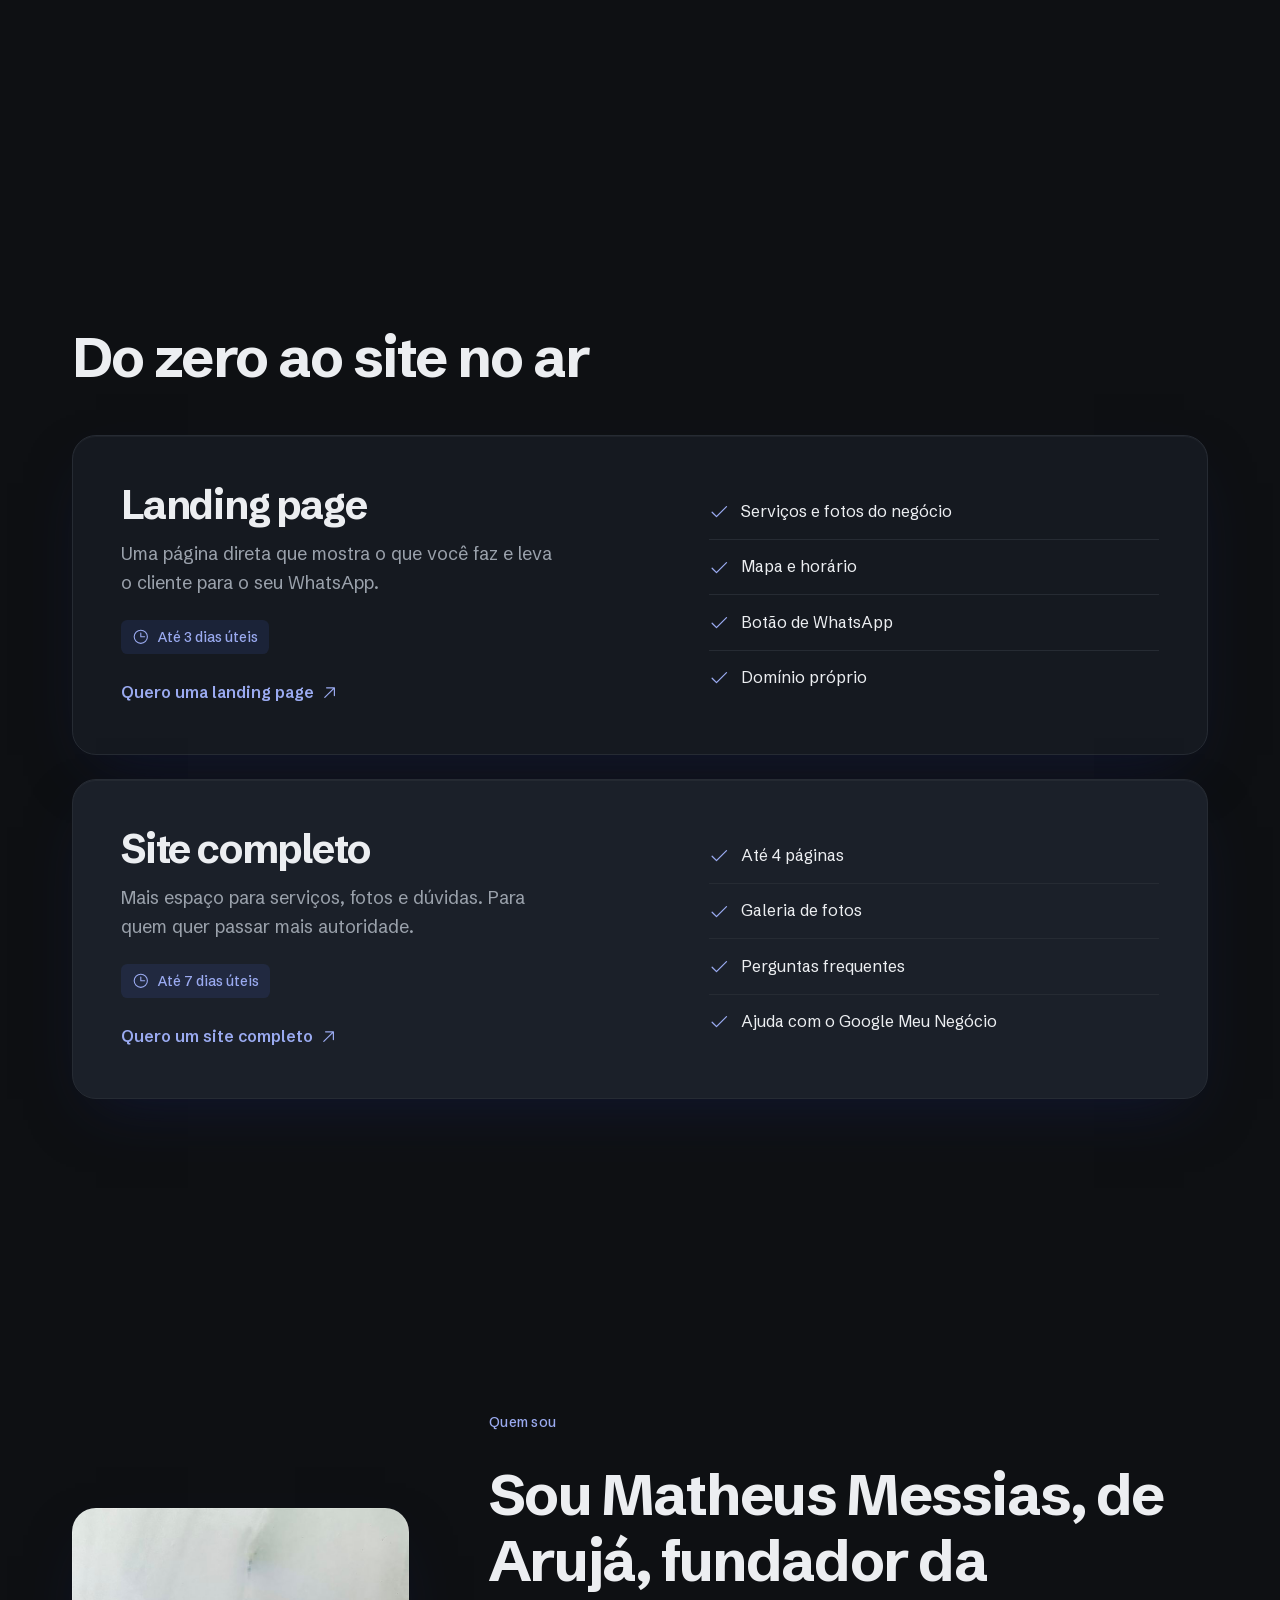
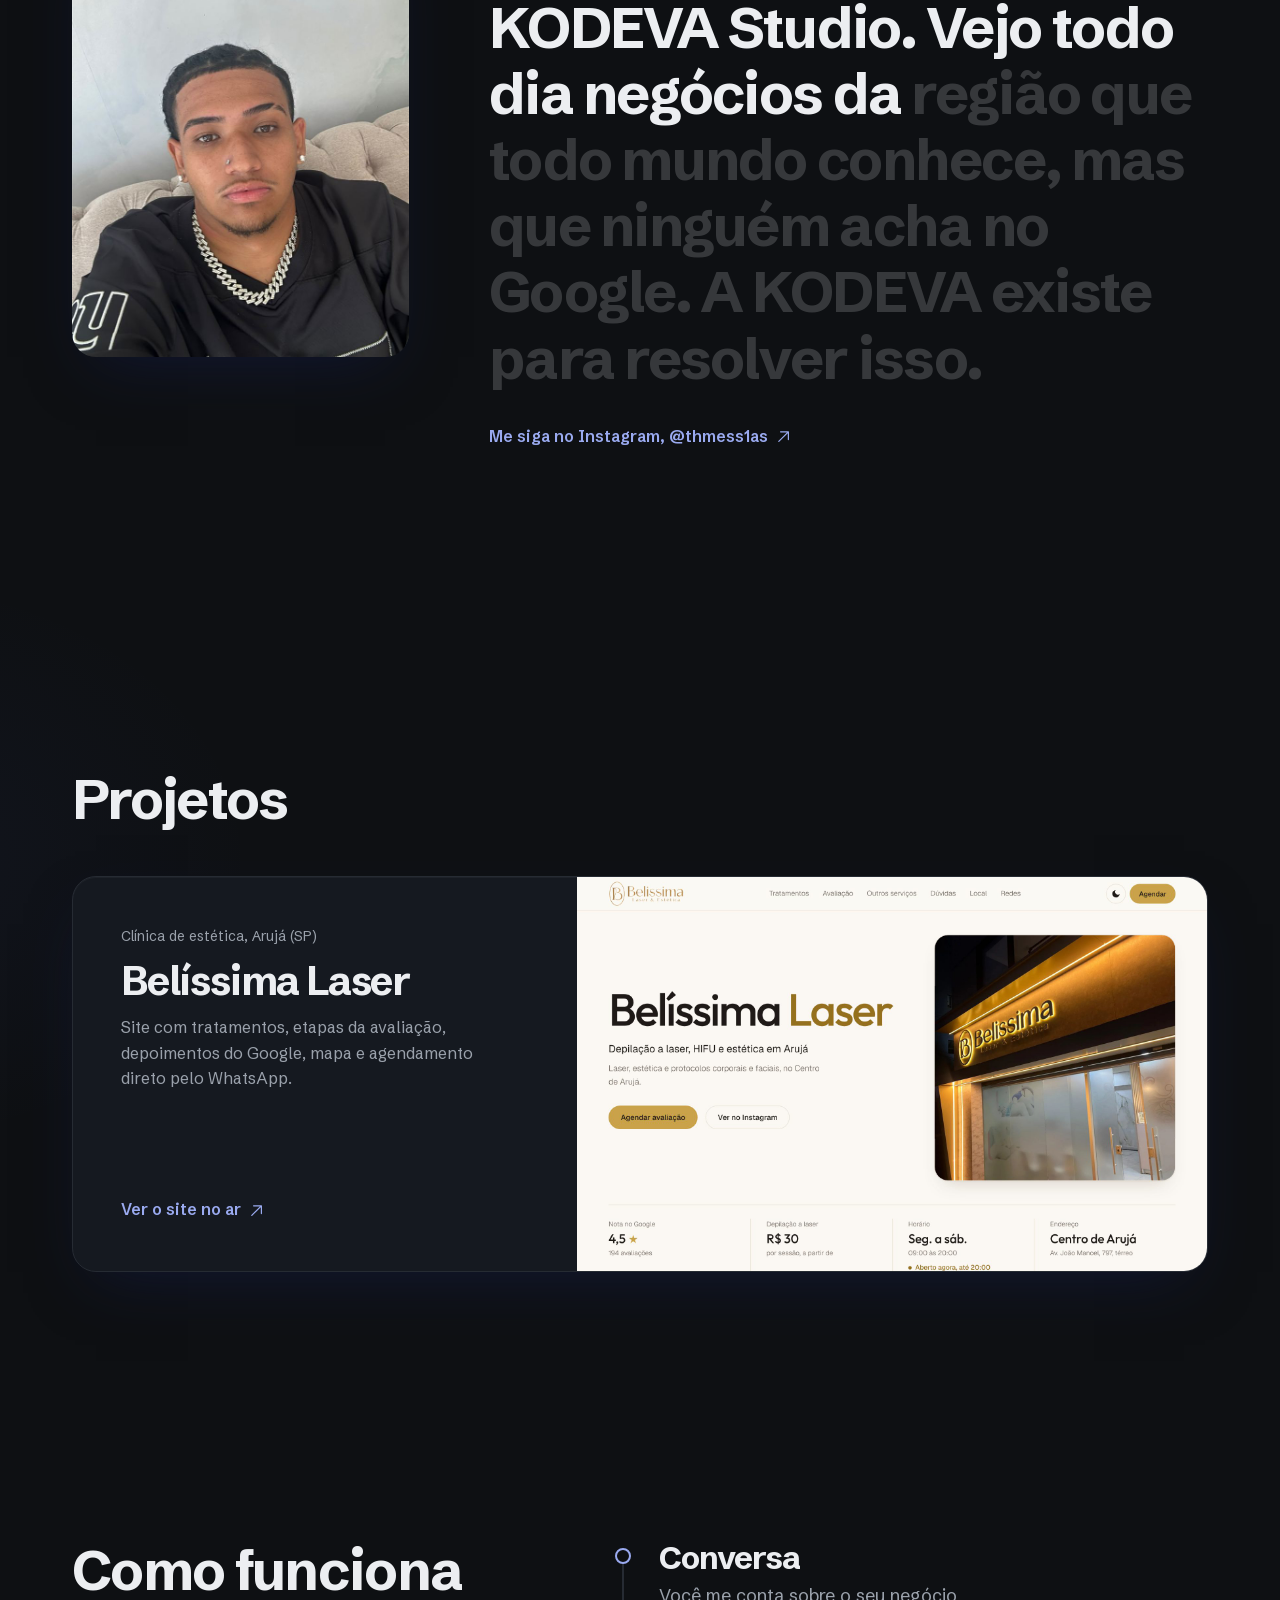
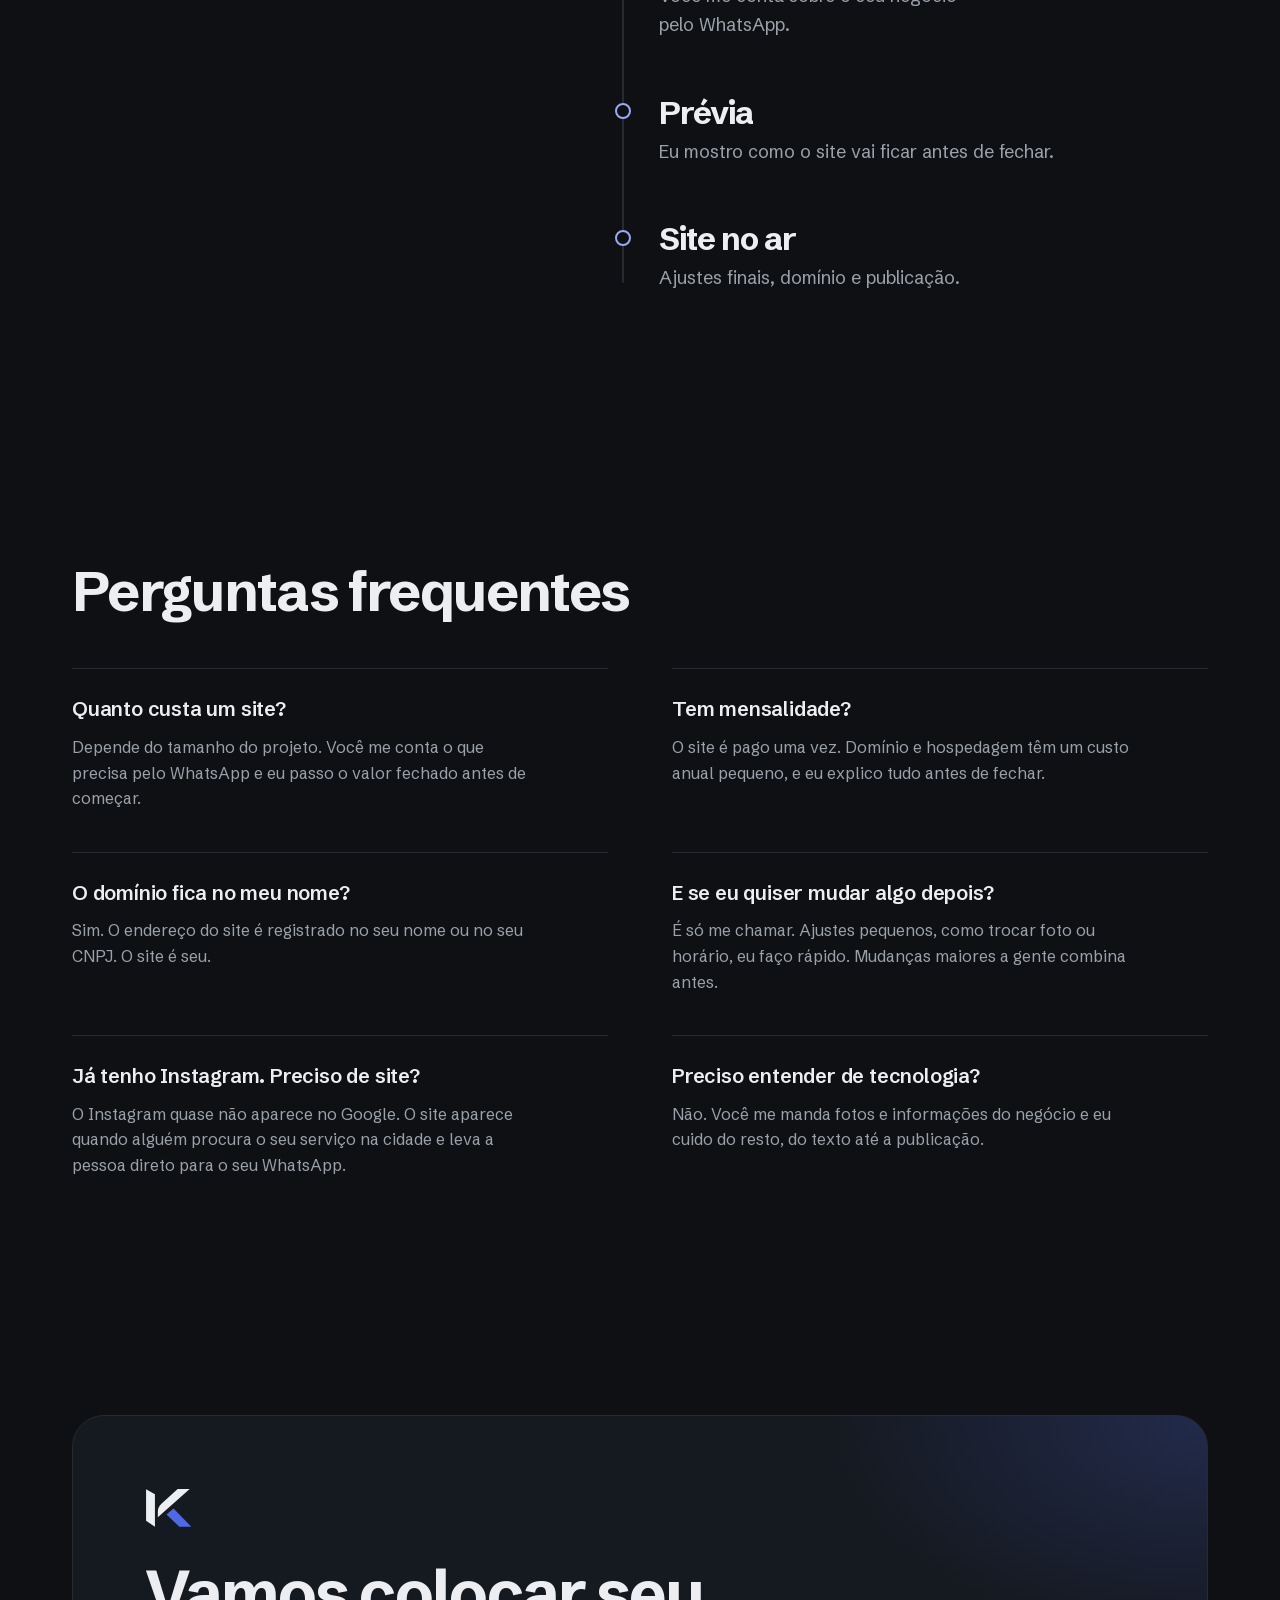
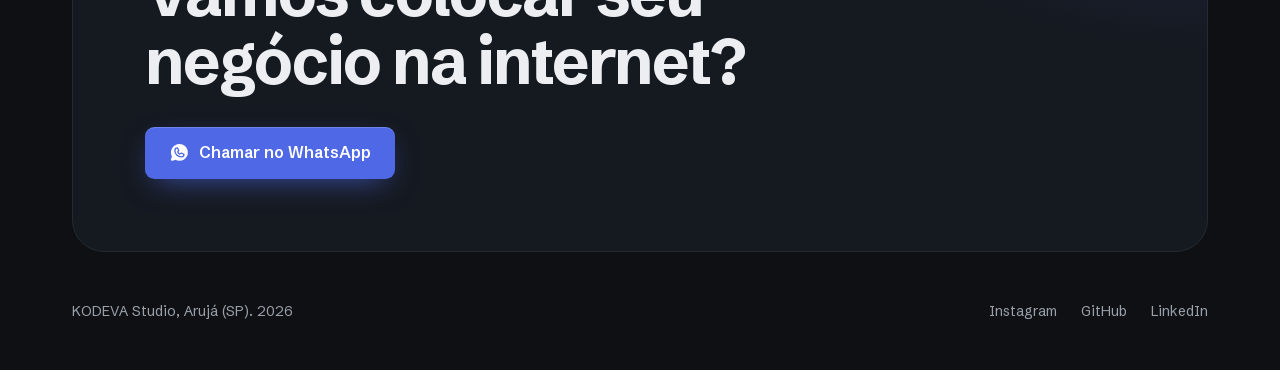
==== commit 5e019a7f: "Adiciona FAQ, foto no Quem sou, CTAs por plano, WhatsApp flutuante e schema LocalBusiness Co-Authore" ====
--- a/index.html
+++ b/index.html
@@ -15,6 +15,20 @@
 <link rel="icon" href="favicon.svg" type="image/svg+xml">
 <link rel="preload" href="fonts/schibsted-latin.woff2" as="font" type="font/woff2" crossorigin>
 <link rel="stylesheet" href="styles.css">
+<script type="application/ld+json">
+{
+  "@context": "https://schema.org",
+  "@type": "ProfessionalService",
+  "name": "KODEVA Studio",
+  "description": "Sites e landing pages para negócios de Arujá e região.",
+  "founder": { "@type": "Person", "name": "Matheus Messias" },
+  "telephone": "+55-11-94106-6262",
+  "image": "projetos/belissima.jpg",
+  "address": { "@type": "PostalAddress", "addressLocality": "Arujá", "addressRegion": "SP", "addressCountry": "BR" },
+  "areaServed": ["Arujá", "Santa Isabel", "Itaquaquecetuba", "Mogi das Cruzes", "Guarulhos"],
+  "sameAs": ["https://instagram.com/kodeva.studio", "https://github.com/TH-Messias", "https://www.linkedin.com/in/matheus-messias-119ba4279"]
+}
+</script>
 <script>document.documentElement.classList.add("js")</script>
 <script src="main.js" defer></script>
 </head>
@@ -45,6 +59,7 @@
         <li><a href="#servicos">Serviços</a></li>
         <li><a href="#sobre">Quem sou</a></li>
         <li><a href="#projetos">Projetos</a></li>
+        <li><a href="#duvidas">Dúvidas</a></li>
       </ul>
     </nav>
     <a class="btn btn-sm topbar-cta" href="https://wa.me/5511941066262?text=Ol%C3%A1%20Matheus%2C%20vim%20pelo%20portf%C3%B3lio%20e%20quero%20um%20site%20para%20o%20meu%20neg%C3%B3cio." target="_blank" rel="noopener noreferrer">
@@ -85,10 +100,10 @@
     <div class="stack">
       <article class="card plan">
         <div class="plan-head">
-          <span class="plan-num">01</span>
           <h3>Landing page</h3>
           <p>Uma página direta que mostra o que você faz e leva o cliente para o seu WhatsApp.</p>
           <p class="tag"><svg aria-hidden="true"><use href="#i-clock"/></svg>Até 3 dias úteis</p>
+          <a class="link plan-cta" href="https://wa.me/5511941066262?text=Ol%C3%A1%20Matheus%2C%20vim%20pelo%20portf%C3%B3lio%20e%20quero%20uma%20landing%20page." target="_blank" rel="noopener noreferrer">Quero uma landing page<svg aria-hidden="true"><use href="#i-arrow"/></svg></a>
         </div>
         <ul class="checks">
           <li><svg aria-hidden="true"><use href="#i-check"/></svg>Serviços e fotos do negócio</li>
@@ -99,10 +114,10 @@
       </article>
       <article class="card plan">
         <div class="plan-head">
-          <span class="plan-num">02</span>
           <h3>Site completo</h3>
           <p>Mais espaço para serviços, fotos e dúvidas. Para quem quer passar mais autoridade.</p>
           <p class="tag"><svg aria-hidden="true"><use href="#i-clock"/></svg>Até 7 dias úteis</p>
+          <a class="link plan-cta" href="https://wa.me/5511941066262?text=Ol%C3%A1%20Matheus%2C%20vim%20pelo%20portf%C3%B3lio%20e%20quero%20um%20site%20completo." target="_blank" rel="noopener noreferrer">Quero um site completo<svg aria-hidden="true"><use href="#i-arrow"/></svg></a>
         </div>
         <ul class="checks">
           <li><svg aria-hidden="true"><use href="#i-check"/></svg>Até 4 páginas</li>
@@ -115,8 +130,14 @@
   </section>
 
   <section id="sobre" class="wrap section about">
-    <h2 class="eyebrow">Quem sou</h2>
-    <p class="statement js-words">Sou Matheus Messias, de Arujá, fundador da KODEVA Studio. Vejo todo dia negócios da região que todo mundo conhece, mas que ninguém acha no Google. A KODEVA existe para resolver isso.</p>
+    <figure class="about-photo reveal">
+      <img src="projetos/matheus.jpg" width="720" height="960" loading="lazy" decoding="async" alt="Matheus Messias, fundador da KODEVA Studio">
+    </figure>
+    <div class="about-copy">
+      <h2 class="eyebrow">Quem sou</h2>
+      <p class="statement js-words">Sou Matheus Messias, de Arujá, fundador da KODEVA Studio. Vejo todo dia negócios da região que todo mundo conhece, mas que ninguém acha no Google. A KODEVA existe para resolver isso.</p>
+      <a class="link" href="https://instagram.com/thmess1as" target="_blank" rel="noopener noreferrer">Me siga no Instagram, @thmess1as<svg aria-hidden="true"><use href="#i-arrow"/></svg></a>
+    </div>
   </section>
 
   <section id="projetos" class="wrap section">
@@ -148,6 +169,18 @@
     </div>
   </section>
 
+  <section id="duvidas" class="wrap section faq">
+    <h2 class="h2 reveal">Perguntas frequentes</h2>
+    <dl class="faq-grid">
+      <div class="reveal"><dt>Quanto custa um site?</dt><dd>Depende do tamanho do projeto. Você me conta o que precisa pelo WhatsApp e eu passo o valor fechado antes de começar.</dd></div>
+      <div class="reveal"><dt>Tem mensalidade?</dt><dd>O site é pago uma vez. Domínio e hospedagem têm um custo anual pequeno, e eu explico tudo antes de fechar.</dd></div>
+      <div class="reveal"><dt>O domínio fica no meu nome?</dt><dd>Sim. O endereço do site é registrado no seu nome ou no seu CNPJ. O site é seu.</dd></div>
+      <div class="reveal"><dt>E se eu quiser mudar algo depois?</dt><dd>É só me chamar. Ajustes pequenos, como trocar foto ou horário, eu faço rápido. Mudanças maiores a gente combina antes.</dd></div>
+      <div class="reveal"><dt>Já tenho Instagram. Preciso de site?</dt><dd>O Instagram quase não aparece no Google. O site aparece quando alguém procura o seu serviço na cidade e leva a pessoa direto para o seu WhatsApp.</dd></div>
+      <div class="reveal"><dt>Preciso entender de tecnologia?</dt><dd>Não. Você me manda fotos e informações do negócio e eu cuido do resto, do texto até a publicação.</dd></div>
+    </dl>
+  </section>
+
   <section id="contato" class="wrap section-end">
     <div class="cta reveal">
       <svg class="cta-logo" aria-hidden="true"><use href="#logo"/></svg>
@@ -158,6 +191,10 @@
     </div>
   </section>
 </main>
+
+<a class="wa-float" href="https://wa.me/5511941066262?text=Ol%C3%A1%20Matheus%2C%20vim%20pelo%20portf%C3%B3lio%20e%20quero%20um%20site%20para%20o%20meu%20neg%C3%B3cio." target="_blank" rel="noopener noreferrer" aria-label="Chamar no WhatsApp">
+  <svg aria-hidden="true"><use href="#i-whats"/></svg>
+</a>
 
 <footer class="wrap footer">
   <p>KODEVA Studio, Arujá (SP). <span class="js-year">2026</span></p>
--- a/styles.css
+++ b/styles.css
@@ -148,7 +148,7 @@
 .plan { display: grid; gap: 2rem; padding: clamp(1.5rem, 4vw, 3rem); border: 1px solid var(--line); }
 .plan + .plan { background: var(--surface-2); }
 .plan-head { display: flex; flex-direction: column; gap: 0.9rem; }
-.plan-num { font-size: 0.875rem; font-weight: 600; color: var(--muted); font-variant-numeric: tabular-nums; }
+.plan-cta { align-self: flex-start; margin-top: 0.75rem; }
 .plan h3 { font-size: clamp(1.9rem, 4vw, 2.5rem); }
 .plan-head > p:not(.tag) { font-size: 1.125rem; color: var(--muted); max-width: 40ch; }
 .tag {
@@ -165,7 +165,14 @@
 
 /* Quem sou */
 .about { padding-block: clamp(6rem, 14vw, 11rem) clamp(6.5rem, 15vw, 12rem); }
-.about .eyebrow { margin-bottom: 2rem; }
+.about { display: grid; gap: 3rem; align-items: center; }
+.about-copy { display: flex; flex-direction: column; align-items: flex-start; gap: 2rem; }
+.about-photo { width: min(100%, 22rem); aspect-ratio: 3 / 4; overflow: hidden; border-radius: var(--radius-lg); background: var(--surface); box-shadow: var(--shadow); }
+.about-photo img { width: 100%; height: 100%; object-fit: cover; object-position: center 35%; }
+@media (min-width: 900px) {
+  .about { grid-template-columns: minmax(16rem, 0.75fr) 1.6fr; gap: 5rem; }
+  .about-photo { width: 100%; transform: rotate(-2deg); }
+}
 .statement { font-size: clamp(1.9rem, 4.6vw, 3.6rem); font-weight: 700; letter-spacing: -0.03em; line-height: 1.15; max-width: 26ch; text-wrap: balance; }
 .statement .w { opacity: 0.18; transition: opacity 0.4s var(--ease); }
 .statement .w.on { opacity: 1; }
@@ -189,19 +196,38 @@
 .timeline { position: relative; }
 .timeline-bar { position: absolute; top: 0.6rem; bottom: 0.6rem; left: 7px; width: 2px; background: var(--line); border-radius: 2px; overflow: hidden; }
 .timeline-bar span { position: absolute; inset: 0; background: var(--accent-ink); transform-origin: top; transform: scaleY(var(--p, 1)); }
-.timeline ol { display: flex; flex-direction: column; gap: 3.5rem; padding-left: 2.75rem; counter-reset: s; }
-.timeline li { position: relative; display: flex; flex-direction: column; gap: 0.5rem; counter-increment: s; }
+.timeline ol { display: flex; flex-direction: column; gap: 3.5rem; padding-left: 2.75rem; }
+.timeline li { position: relative; display: flex; flex-direction: column; gap: 0.5rem; }
 .timeline li::before {
   content: ""; position: absolute; top: 0.45rem; left: -2.75rem; width: 1rem; height: 1rem;
   border-radius: 50%; border: 2px solid var(--accent-ink); background: var(--bg);
 }
-.timeline li::after { content: "0" counter(s); order: -1; font-size: 0.875rem; font-weight: 600; color: var(--muted); font-variant-numeric: tabular-nums; }
 .timeline h3 { font-size: clamp(1.6rem, 3vw, 2rem); }
 .timeline p { font-size: 1.125rem; color: var(--muted); max-width: 36ch; }
 @media (min-width: 768px) {
   .steps { grid-template-columns: 1fr 1.2fr; }
   .steps-title { position: sticky; top: 7rem; align-self: start; }
 }
+
+/* Dúvidas */
+.faq-grid { display: grid; gap: 2.5rem 4rem; }
+.faq-grid > div { display: flex; flex-direction: column; gap: 0.6rem; padding-top: 1.5rem; border-top: 1px solid var(--line); }
+.faq-grid dt { font-size: 1.25rem; font-weight: 600; letter-spacing: -0.01em; text-wrap: balance; }
+.faq-grid dd { color: var(--muted); max-width: 46ch; }
+@media (min-width: 768px) { .faq-grid { grid-template-columns: 1fr 1fr; } }
+
+/* WhatsApp flutuante, só no celular e depois do hero */
+.wa-float {
+  position: fixed; right: 1rem; bottom: 1rem; z-index: var(--z-header);
+  display: grid; place-items: center; width: 3.5rem; height: 3.5rem; border-radius: var(--radius);
+  background: var(--accent); color: #fff; box-shadow: 0 12px 30px -10px rgb(79 105 230 / 0.8);
+  opacity: 0; transform: translateY(1rem); pointer-events: none;
+  transition: opacity 0.3s var(--ease), transform 0.3s var(--ease);
+}
+.wa-float svg { width: 1.6rem; height: 1.6rem; }
+.wa-float.is-on { opacity: 1; transform: none; pointer-events: auto; }
+.wa-float:active { transform: scale(0.96); }
+@media (min-width: 768px) { .wa-float { display: none; } }
 
 /* CTA */
 .cta {
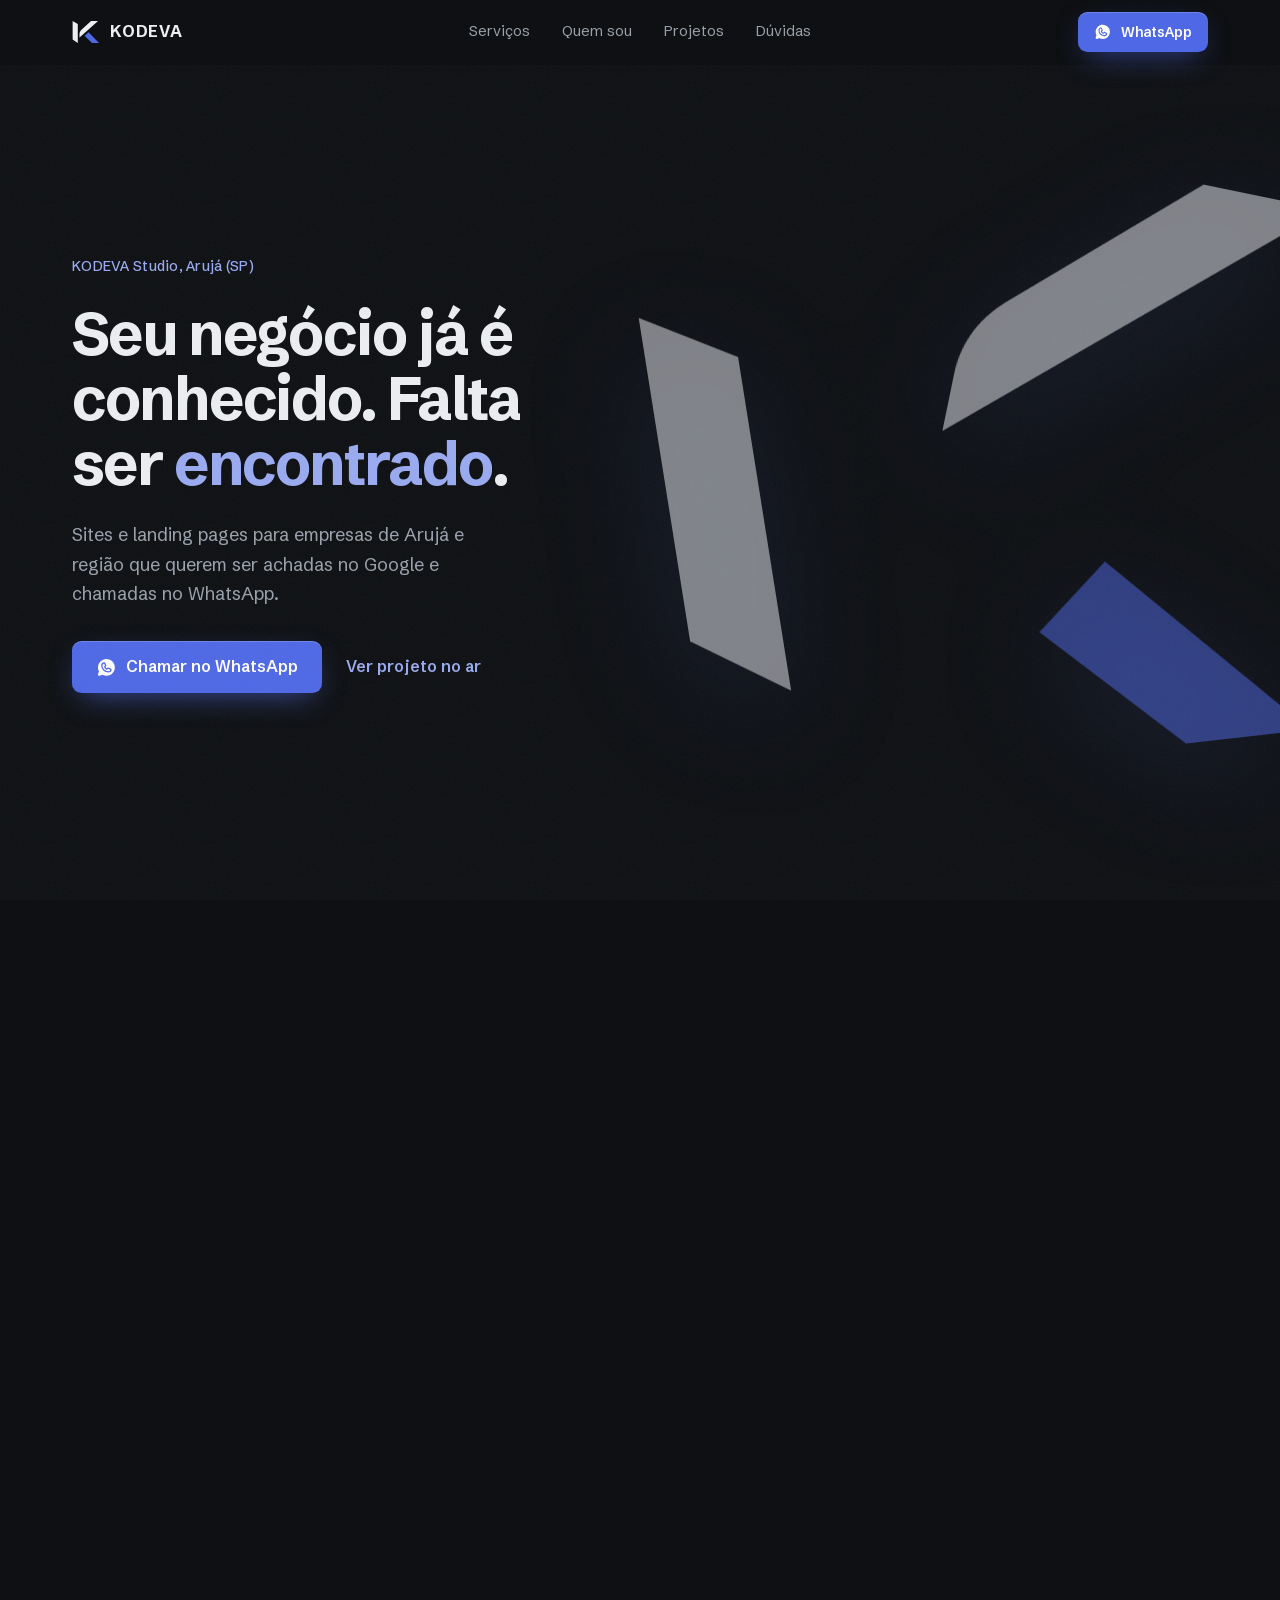
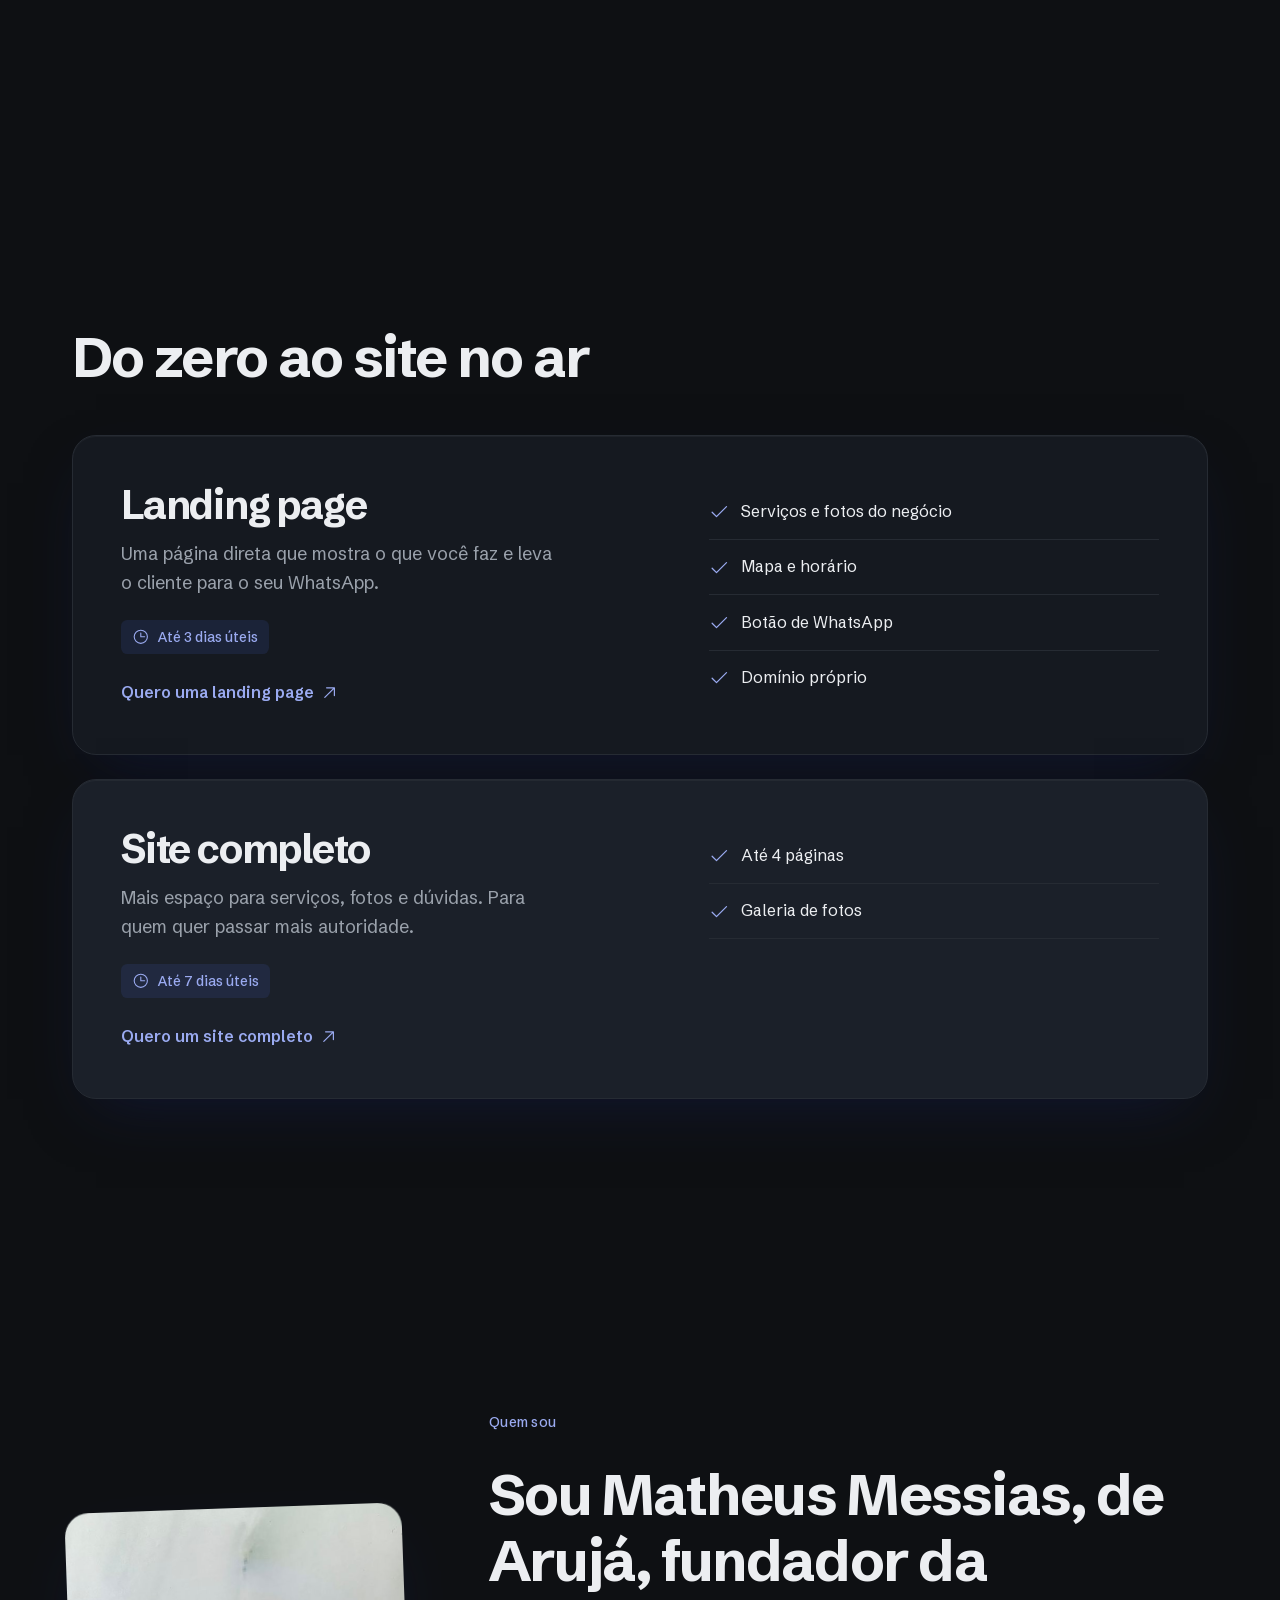
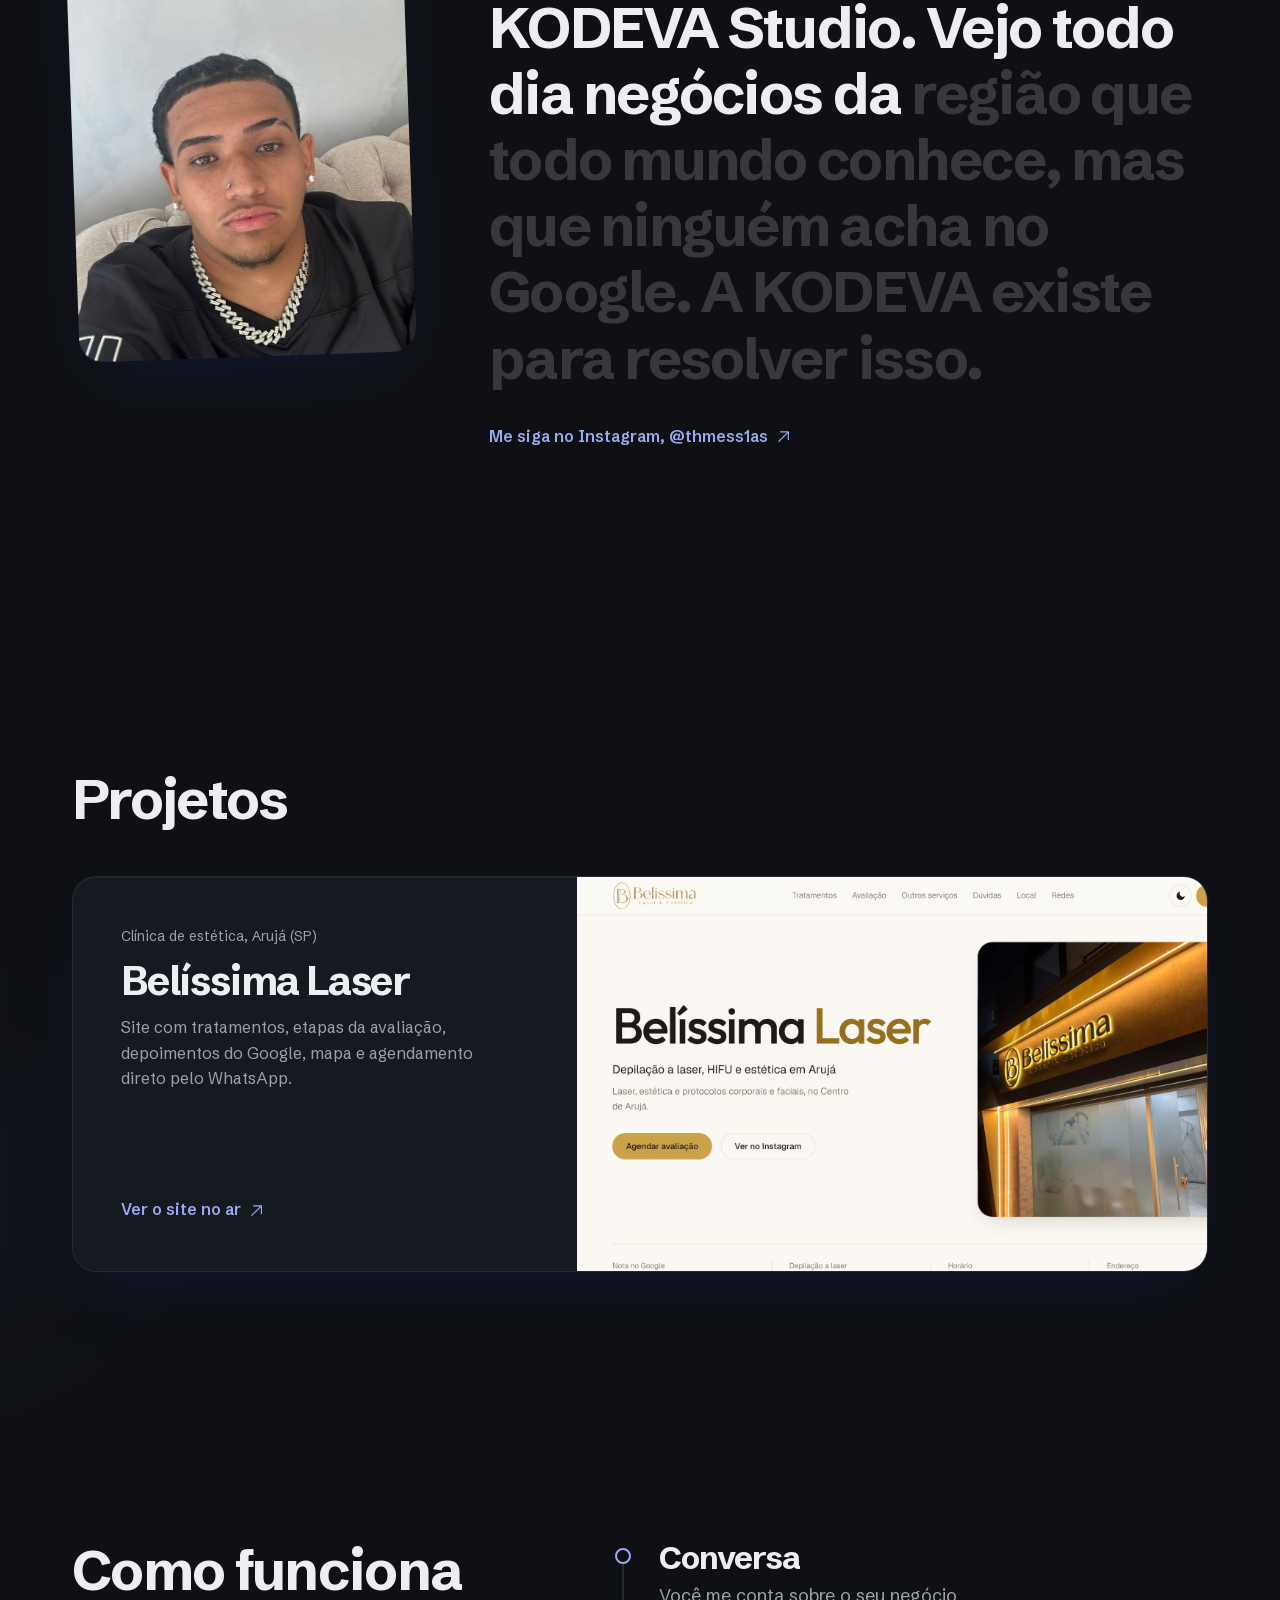
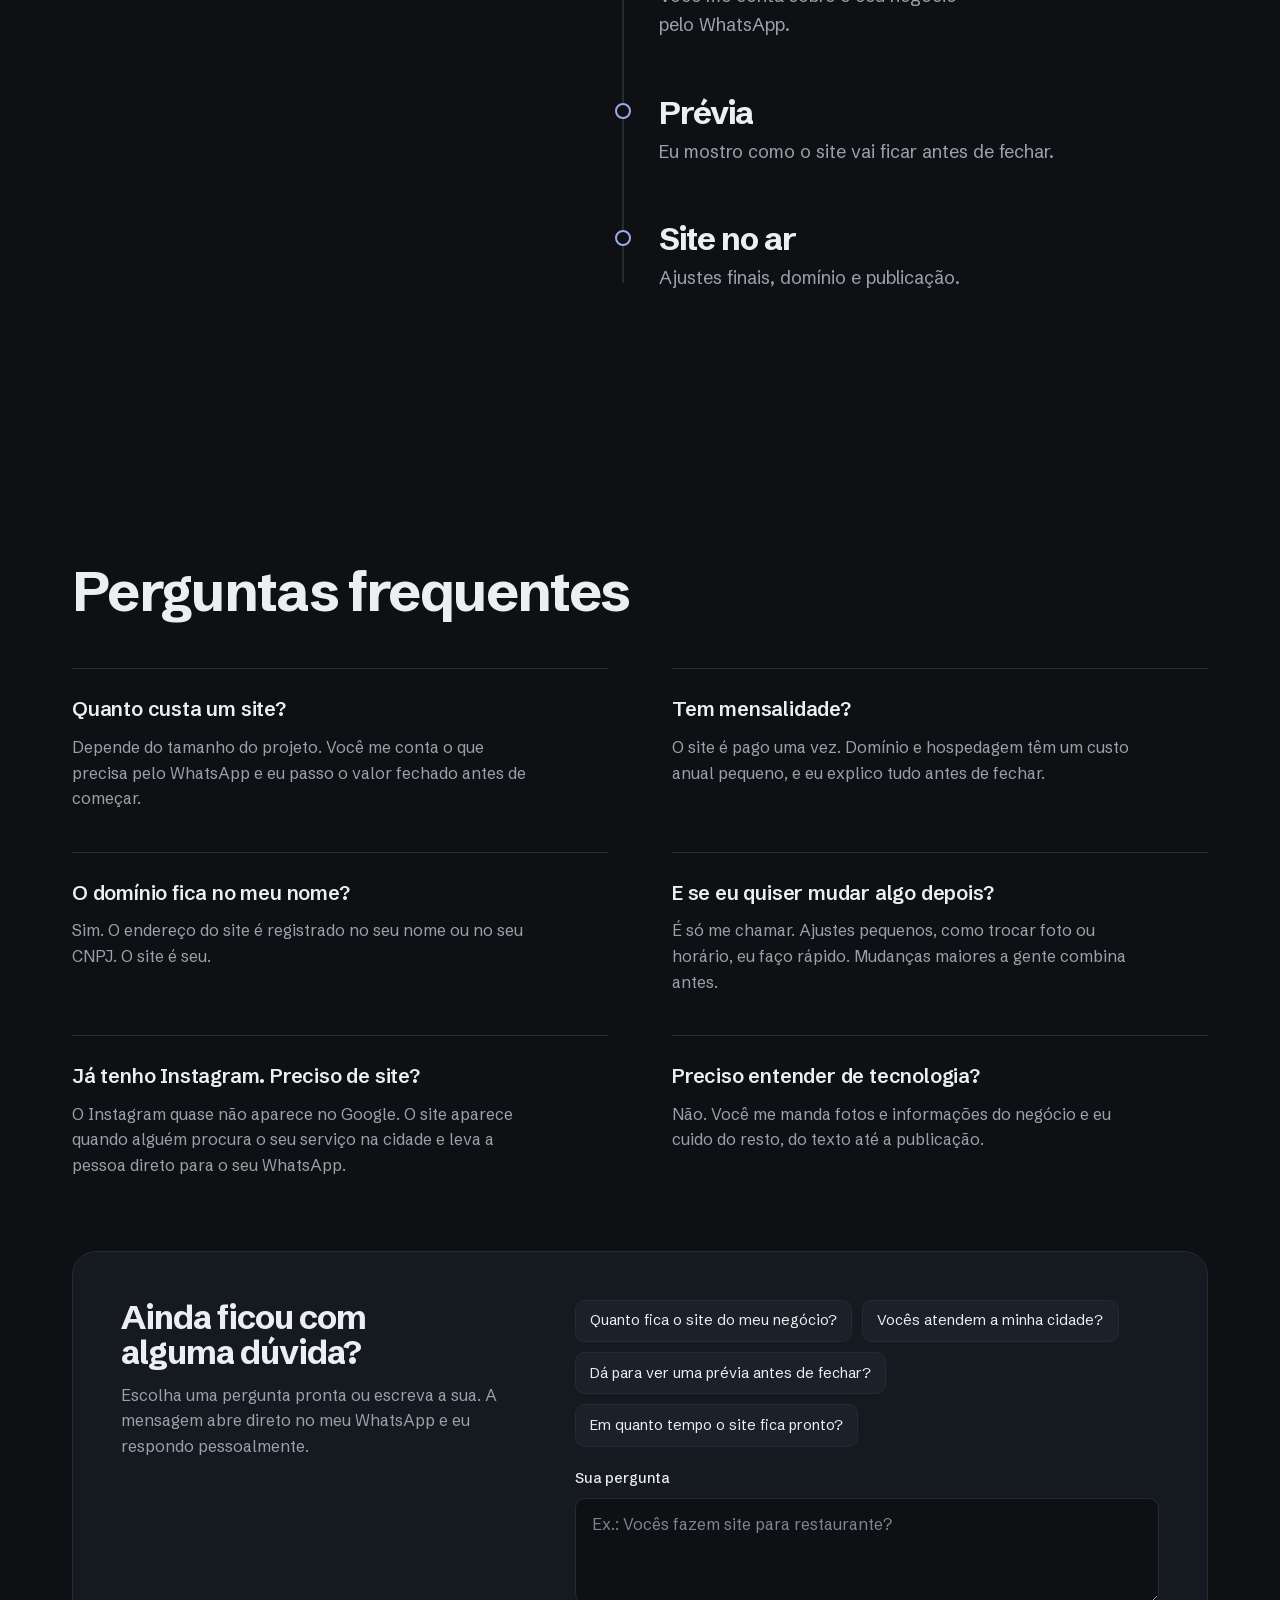
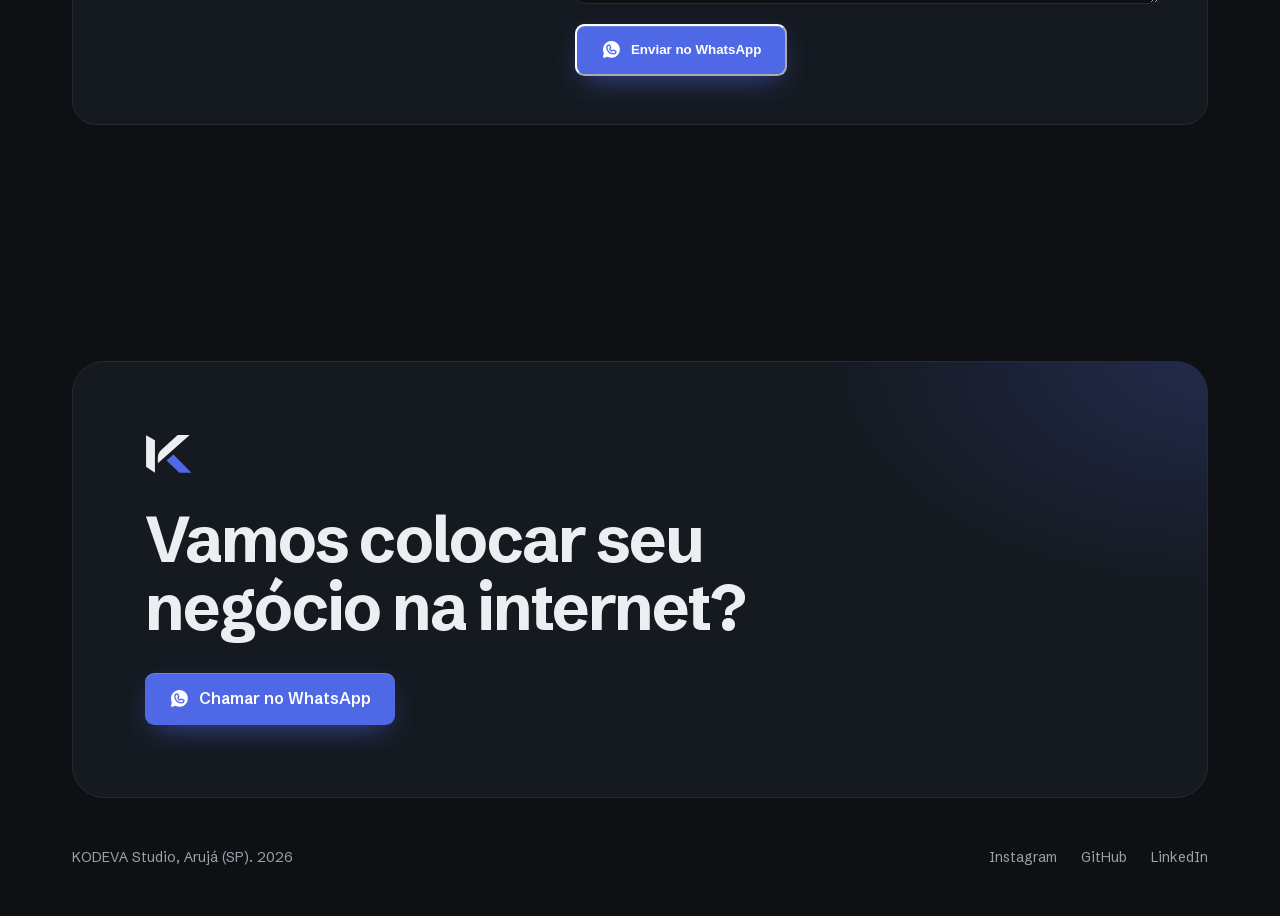
==== commit 46b56a8e: "Caixa de dúvidas para WhatsApp, título menor e animações refinadas Co-Authored-By: Claude Opus 5.5 <" ====
--- a/index.html
+++ b/index.html
@@ -74,7 +74,7 @@
     <div class="wrap hero-in">
       <div class="hero-copy">
         <p class="eyebrow reveal">KODEVA Studio, Arujá (SP)</p>
-        <h1 class="reveal">Seu negócio já é conhecido. Falta ser <span class="hl">encontrado</span>.</h1>
+        <h1 class="js-split">Seu negócio já é conhecido. Falta ser <span class="hl">encontrado</span>.</h1>
         <p class="lead reveal">Sites e landing pages para empresas de Arujá e região que querem ser achadas no Google e chamadas no WhatsApp.</p>
         <div class="hero-cta reveal">
           <a class="btn" href="https://wa.me/5511941066262?text=Ol%C3%A1%20Matheus%2C%20vim%20pelo%20portf%C3%B3lio%20e%20quero%20um%20site%20para%20o%20meu%20neg%C3%B3cio." target="_blank" rel="noopener noreferrer">
@@ -98,7 +98,7 @@
   <section id="servicos" class="wrap section">
     <h2 class="h2 reveal">Do zero ao site no ar</h2>
     <div class="stack">
-      <article class="card plan">
+      <article class="card plan spot reveal">
         <div class="plan-head">
           <h3>Landing page</h3>
           <p>Uma página direta que mostra o que você faz e leva o cliente para o seu WhatsApp.</p>
@@ -112,7 +112,7 @@
           <li><svg aria-hidden="true"><use href="#i-check"/></svg>Domínio próprio</li>
         </ul>
       </article>
-      <article class="card plan">
+      <article class="card plan spot reveal">
         <div class="plan-head">
           <h3>Site completo</h3>
           <p>Mais espaço para serviços, fotos e dúvidas. Para quem quer passar mais autoridade.</p>
@@ -142,7 +142,7 @@
 
   <section id="projetos" class="wrap section">
     <h2 class="h2 reveal">Projetos</h2>
-    <a class="card project reveal" href="https://belissimalaser.com" target="_blank" rel="noopener noreferrer">
+    <a class="card project spot reveal" href="https://belissimalaser.com" target="_blank" rel="noopener noreferrer">
       <div class="project-copy">
         <div>
           <p class="meta">Clínica de estética, Arujá (SP)</p>
@@ -179,10 +179,31 @@
       <div class="reveal"><dt>Já tenho Instagram. Preciso de site?</dt><dd>O Instagram quase não aparece no Google. O site aparece quando alguém procura o seu serviço na cidade e leva a pessoa direto para o seu WhatsApp.</dd></div>
       <div class="reveal"><dt>Preciso entender de tecnologia?</dt><dd>Não. Você me manda fotos e informações do negócio e eu cuido do resto, do texto até a publicação.</dd></div>
     </dl>
+
+    <div class="ask spot reveal">
+      <div class="ask-copy">
+        <h3>Ainda ficou com alguma dúvida?</h3>
+        <p>Escolha uma pergunta pronta ou escreva a sua. A mensagem abre direto no meu WhatsApp e eu respondo pessoalmente.</p>
+      </div>
+      <form class="ask-form js-ask" novalidate>
+        <div class="chips" role="group" aria-label="Perguntas prontas">
+          <button type="button" class="chip">Quanto fica o site do meu negócio?</button>
+          <button type="button" class="chip">Vocês atendem a minha cidade?</button>
+          <button type="button" class="chip">Dá para ver uma prévia antes de fechar?</button>
+          <button type="button" class="chip">Em quanto tempo o site fica pronto?</button>
+        </div>
+        <div class="field">
+          <label for="ask-msg">Sua pergunta</label>
+          <textarea id="ask-msg" name="msg" rows="3" maxlength="600" placeholder="Ex.: Vocês fazem site para restaurante?" aria-describedby="ask-error"></textarea>
+          <p class="ask-error" id="ask-error" role="alert" hidden>Escreva sua dúvida ou escolha uma das perguntas acima.</p>
+        </div>
+        <button class="btn" type="submit"><svg aria-hidden="true"><use href="#i-whats"/></svg>Enviar no WhatsApp</button>
+      </form>
+    </div>
   </section>
 
   <section id="contato" class="wrap section-end">
-    <div class="cta reveal">
+    <div class="cta spot reveal">
       <svg class="cta-logo" aria-hidden="true"><use href="#logo"/></svg>
       <h2>Vamos colocar seu negócio na internet?</h2>
       <a class="btn" href="https://wa.me/5511941066262?text=Ol%C3%A1%20Matheus%2C%20vim%20pelo%20portf%C3%B3lio%20e%20quero%20um%20site%20para%20o%20meu%20neg%C3%B3cio." target="_blank" rel="noopener noreferrer">
--- a/styles.css
+++ b/styles.css
@@ -91,11 +91,12 @@
   display: inline-flex; align-items: center; gap: 0.6rem; height: 3.25rem; padding-inline: 1.5rem;
   border-radius: var(--radius-sm); background: var(--accent); color: #fff; font-weight: 600; white-space: nowrap;
   box-shadow: 0 10px 30px -10px rgb(79 105 230 / 0.7), inset 0 1px 0 rgb(255 255 255 / 0.18);
-  transition: transform 0.25s var(--ease), background-color 0.25s var(--ease), box-shadow 0.25s var(--ease);
+  transform: translate(var(--mx-btn, 0px), calc(var(--my-btn, 0px) + var(--lift, 0px))) scale(var(--press, 1));
+  transition: transform 0.35s var(--ease), background-color 0.25s var(--ease), box-shadow 0.25s var(--ease);
 }
 .btn svg { width: 1.3rem; height: 1.3rem; }
-.btn:hover { background: #5d75ec; transform: translateY(-2px); box-shadow: 0 16px 36px -12px rgb(79 105 230 / 0.85), inset 0 1px 0 rgb(255 255 255 / 0.2); }
-.btn:active { transform: translateY(1px) scale(0.98); }
+.btn:hover { background: #5d75ec; --lift: -2px; box-shadow: 0 16px 36px -12px rgb(79 105 230 / 0.85), inset 0 1px 0 rgb(255 255 255 / 0.2); }
+.btn:active { --lift: 1px; --press: 0.98; }
 .btn-sm { height: 2.5rem; padding-inline: 1rem; font-size: 0.875rem; }
 .btn-sm svg { width: 1.1rem; height: 1.1rem; }
 .link {
@@ -111,8 +112,9 @@
 .topbar {
   position: fixed; inset: 0 0 auto; z-index: var(--z-header);
   background: rgb(14 16 19 / 0.72); backdrop-filter: blur(14px); -webkit-backdrop-filter: blur(14px);
-  border-bottom: 1px solid transparent; transition: border-color 0.3s;
-}
+  border-bottom: 1px solid transparent; transition: border-color 0.3s, transform 0.45s var(--ease);
+}
+.topbar.is-hidden { transform: translateY(-100%); }
 .topbar.is-scrolled { border-bottom-color: var(--line); }
 .topbar-in { display: grid; grid-template-columns: 1fr auto 1fr; align-items: center; height: 4rem; }
 .brand { display: flex; align-items: center; gap: 0.6rem; justify-self: start; font-weight: 700; letter-spacing: 0.06em; }
@@ -127,7 +129,7 @@
 .hero { min-height: 100dvh; display: flex; align-items: center; padding-top: 4rem; }
 .hero-in { display: grid; gap: 3rem; align-items: center; padding-block: 3rem 4rem; }
 .hero-copy { display: flex; flex-direction: column; gap: 1.5rem; }
-.hero h1 { font-size: clamp(2.6rem, 6.4vw, 4.75rem); letter-spacing: -0.04em; max-width: 14ch; }
+.hero h1 { font-size: clamp(2.25rem, 5vw, 3.75rem); letter-spacing: -0.035em; line-height: 1.08; max-width: 15ch; }
 .hl { color: var(--accent-ink); }
 .hero-cta { display: flex; flex-wrap: wrap; align-items: center; gap: 1.5rem; margin-top: 0.5rem; }
 /* O wrapper alto dá espaço de scroll para o K se montar enquanto o hero fica preso */
@@ -168,10 +170,10 @@
 .about { display: grid; gap: 3rem; align-items: center; }
 .about-copy { display: flex; flex-direction: column; align-items: flex-start; gap: 2rem; }
 .about-photo { width: min(100%, 22rem); aspect-ratio: 3 / 4; overflow: hidden; border-radius: var(--radius-lg); background: var(--surface); box-shadow: var(--shadow); }
-.about-photo img { width: 100%; height: 100%; object-fit: cover; object-position: center 35%; }
+.about-photo img { width: 100%; height: 100%; object-fit: cover; object-position: center 35%; transform: translateY(var(--py, 0px)) scale(1.12); }
 @media (min-width: 900px) {
   .about { grid-template-columns: minmax(16rem, 0.75fr) 1.6fr; gap: 5rem; }
-  .about-photo { width: 100%; transform: rotate(-2deg); }
+  .about-photo { width: 100%; rotate: -2deg; }
 }
 .statement { font-size: clamp(1.9rem, 4.6vw, 3.6rem); font-weight: 700; letter-spacing: -0.03em; line-height: 1.15; max-width: 26ch; text-wrap: balance; }
 .statement .w { opacity: 0.18; transition: opacity 0.4s var(--ease); }
@@ -179,15 +181,14 @@
 
 /* Projeto */
 .project { display: grid; overflow: hidden; border: 1px solid var(--line); transition: border-color 0.3s, transform 0.4s var(--ease); }
-.project:hover { border-color: #3a4150; transform: translateY(-4px); }
+.project:hover { border-color: #3a4150; }
 .project-copy { display: flex; flex-direction: column; justify-content: space-between; gap: 2.5rem; padding: clamp(1.5rem, 4vw, 3rem); }
 .project-copy > div { display: flex; flex-direction: column; gap: 0.8rem; }
 .project .meta { font-size: 0.875rem; color: var(--muted); }
 .project h3 { font-size: clamp(1.9rem, 4vw, 2.5rem); }
 .project-copy > div > p:last-child { color: var(--muted); max-width: 40ch; }
 .project-shot { overflow: hidden; min-height: 18rem; background: var(--surface-2); }
-.project-shot img { width: 100%; height: 100%; object-fit: cover; object-position: left top; transition: transform 0.7s var(--ease); }
-.project:hover .project-shot img { transform: scale(1.03); }
+.project-shot img { width: 100%; height: 100%; object-fit: cover; object-position: left top; transform: scale(var(--zoom, 1)); transform-origin: left top; }
 @media (min-width: 768px) { .project { grid-template-columns: 1fr 1.25fr; } }
 
 /* Como funciona */
@@ -201,7 +202,9 @@
 .timeline li::before {
   content: ""; position: absolute; top: 0.45rem; left: -2.75rem; width: 1rem; height: 1rem;
   border-radius: 50%; border: 2px solid var(--accent-ink); background: var(--bg);
-}
+  transition: background-color 0.4s var(--ease), box-shadow 0.4s var(--ease), transform 0.4s var(--ease);
+}
+.timeline li.is-reached::before { background: var(--accent-ink); box-shadow: 0 0 0 6px rgb(154 170 240 / 0.14); transform: scale(1.1); }
 .timeline h3 { font-size: clamp(1.6rem, 3vw, 2rem); }
 .timeline p { font-size: 1.125rem; color: var(--muted); max-width: 36ch; }
 @media (min-width: 768px) {
@@ -215,6 +218,36 @@
 .faq-grid dt { font-size: 1.25rem; font-weight: 600; letter-spacing: -0.01em; text-wrap: balance; }
 .faq-grid dd { color: var(--muted); max-width: 46ch; }
 @media (min-width: 768px) { .faq-grid { grid-template-columns: 1fr 1fr; } }
+
+.ask {
+  display: grid; gap: 2.5rem; margin-top: 4.5rem; padding: clamp(1.5rem, 4vw, 3rem);
+  border-radius: var(--radius-lg); border: 1px solid var(--line); background: var(--surface);
+}
+.ask-copy { display: flex; flex-direction: column; gap: 0.8rem; }
+.ask-copy h3 { font-size: clamp(1.6rem, 3vw, 2.1rem); }
+.ask-copy p { color: var(--muted); max-width: 40ch; }
+.ask-form { display: flex; flex-direction: column; align-items: flex-start; gap: 1.25rem; }
+.chips { display: flex; flex-wrap: wrap; gap: 0.6rem; }
+.chip {
+  font: inherit; font-size: 0.9rem; color: var(--ink); cursor: pointer; text-align: left;
+  padding: 0.55rem 0.9rem; border-radius: var(--radius-sm); border: 1px solid var(--line); background: var(--surface-2);
+  transition: border-color 0.2s, background-color 0.2s, transform 0.2s var(--ease);
+}
+.chip:hover { border-color: #3a4150; }
+.chip:active { transform: scale(0.97); }
+.chip[aria-pressed="true"] { border-color: var(--accent); background: rgb(79 105 230 / 0.16); color: #dfe4fb; }
+.field { display: flex; flex-direction: column; gap: 0.5rem; width: 100%; }
+.field label { font-size: 0.9rem; font-weight: 500; color: var(--ink); }
+.field textarea {
+  font: inherit; color: var(--ink); width: 100%; resize: vertical; min-height: 6.5rem;
+  padding: 0.85rem 1rem; border-radius: var(--radius-sm); border: 1px solid var(--line); background: var(--bg);
+  transition: border-color 0.2s, box-shadow 0.2s;
+}
+.field textarea::placeholder { color: #7d8591; }
+.field textarea:focus { outline: none; border-color: var(--accent-ink); box-shadow: 0 0 0 3px rgb(154 170 240 / 0.2); }
+.field textarea[aria-invalid="true"] { border-color: #e2787a; }
+.ask-error { font-size: 0.875rem; color: #f09a9c; }
+@media (min-width: 900px) { .ask { grid-template-columns: 0.8fr 1.2fr; gap: 4rem; align-items: start; } }
 
 /* WhatsApp flutuante, só no celular e depois do hero */
 .wa-float {
@@ -248,14 +281,32 @@
 @media (min-width: 768px) { .footer { flex-direction: row; align-items: center; justify-content: space-between; } }
 
 /* Entrada ao rolar (só quando o JS está ativo) */
-.js .reveal { opacity: 0; transform: translateY(18px); transition: opacity 0.7s var(--ease), transform 0.7s var(--ease); transition-delay: calc(var(--i, 0) * 80ms); }
-.js .reveal.in { opacity: 1; transform: none; }
+.js .reveal { opacity: 0; transform: translateY(32px) scale(0.985); filter: blur(6px); transition: opacity 0.9s var(--ease), transform 0.9s var(--ease), filter 0.9s var(--ease); transition-delay: calc(var(--i, 0) * 90ms); }
+.js .reveal.in { opacity: 1; transform: none; filter: none; }
+
+/* Título do hero: cada palavra sobe de dentro de uma máscara */
+.wd { display: inline-block; overflow: hidden; vertical-align: top; padding-bottom: 0.12em; margin-bottom: -0.12em; }
+.wd > span { display: inline-block; }
+.js .wd > span { transform: translateY(105%); transition: transform 1s var(--ease) calc(var(--d, 0) * 55ms + 120ms); }
+.js .hero-ready .wd > span { transform: none; }
+.js .hero-copy .reveal { transition-delay: calc(var(--i, 0) * 110ms + 450ms); }
+
+/* Brilho que segue o cursor nos cartões */
+.spot { position: relative; isolation: isolate; }
+.spot::after {
+  content: ""; position: absolute; inset: 0; border-radius: inherit; pointer-events: none; z-index: -1;
+  background: radial-gradient(28rem circle at var(--sx, 50%) var(--sy, 50%), rgb(79 105 230 / 0.13), transparent 60%);
+  opacity: 0; transition: opacity 0.4s var(--ease);
+}
+.spot:hover::after { opacity: 1; }
 
 @media (prefers-reduced-motion: reduce) {
   html { scroll-behavior: auto; }
   *, *::before, *::after { transition-duration: 0.01ms !important; animation-duration: 0.01ms !important; }
   .js .reveal { opacity: 1; transform: none; }
   .js .hero-scroll { height: auto; }
+  .js .wd > span { transform: none; }
+  .js .reveal { filter: none; }
   .statement .w { opacity: 1; }
 }
 .hero-copy { position: relative; z-index: 1; }
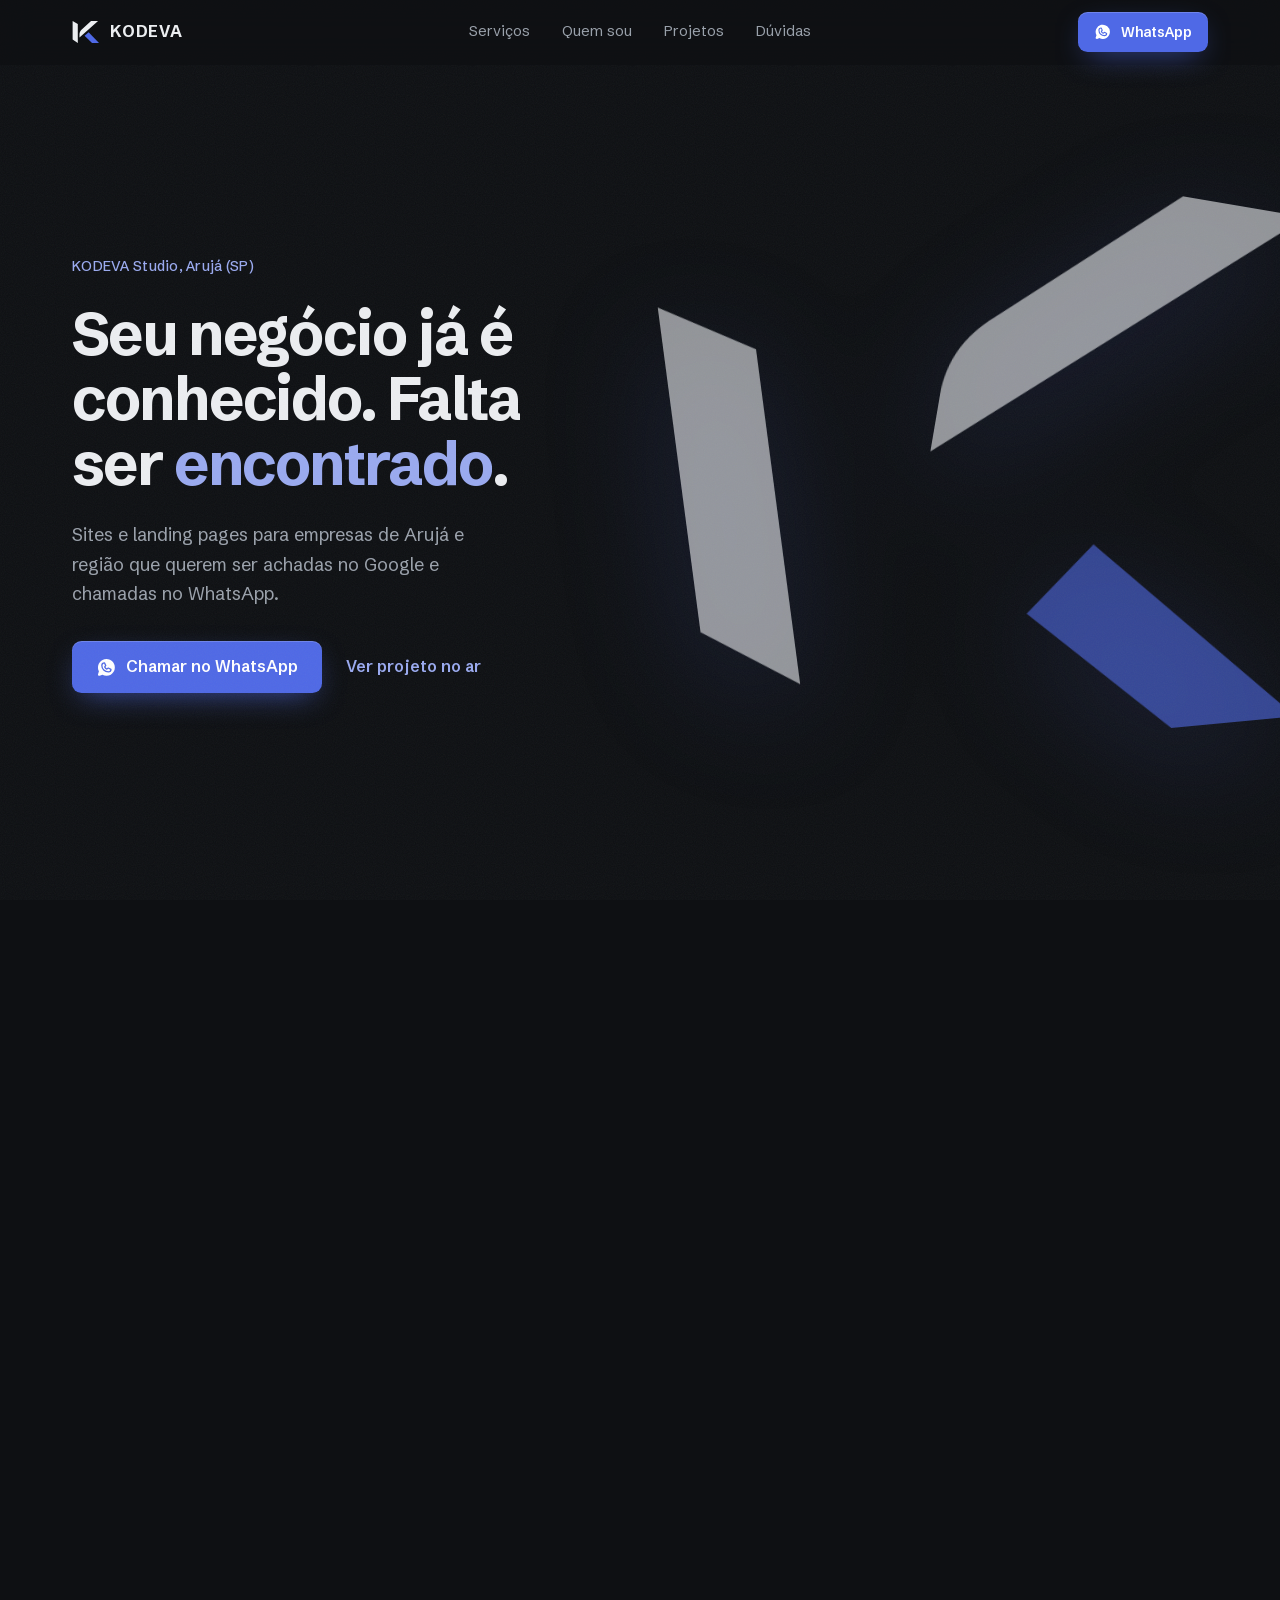
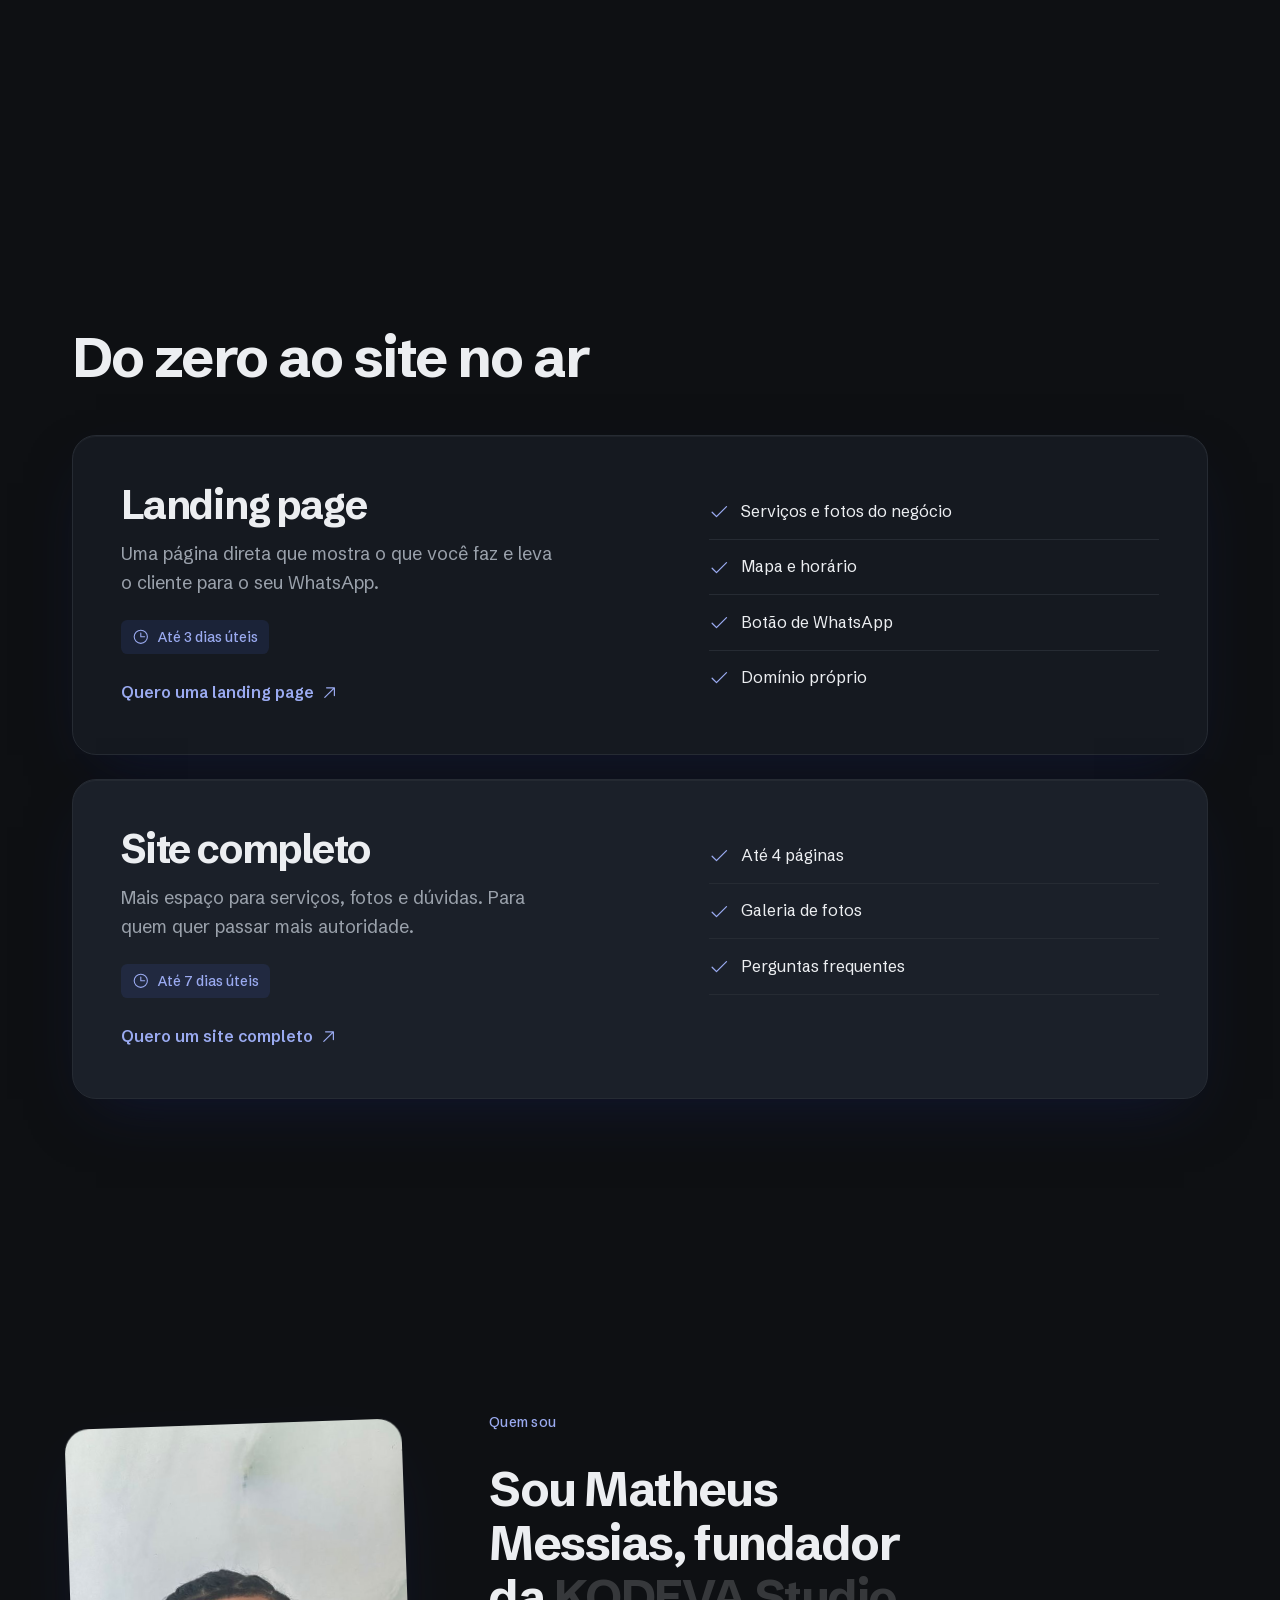
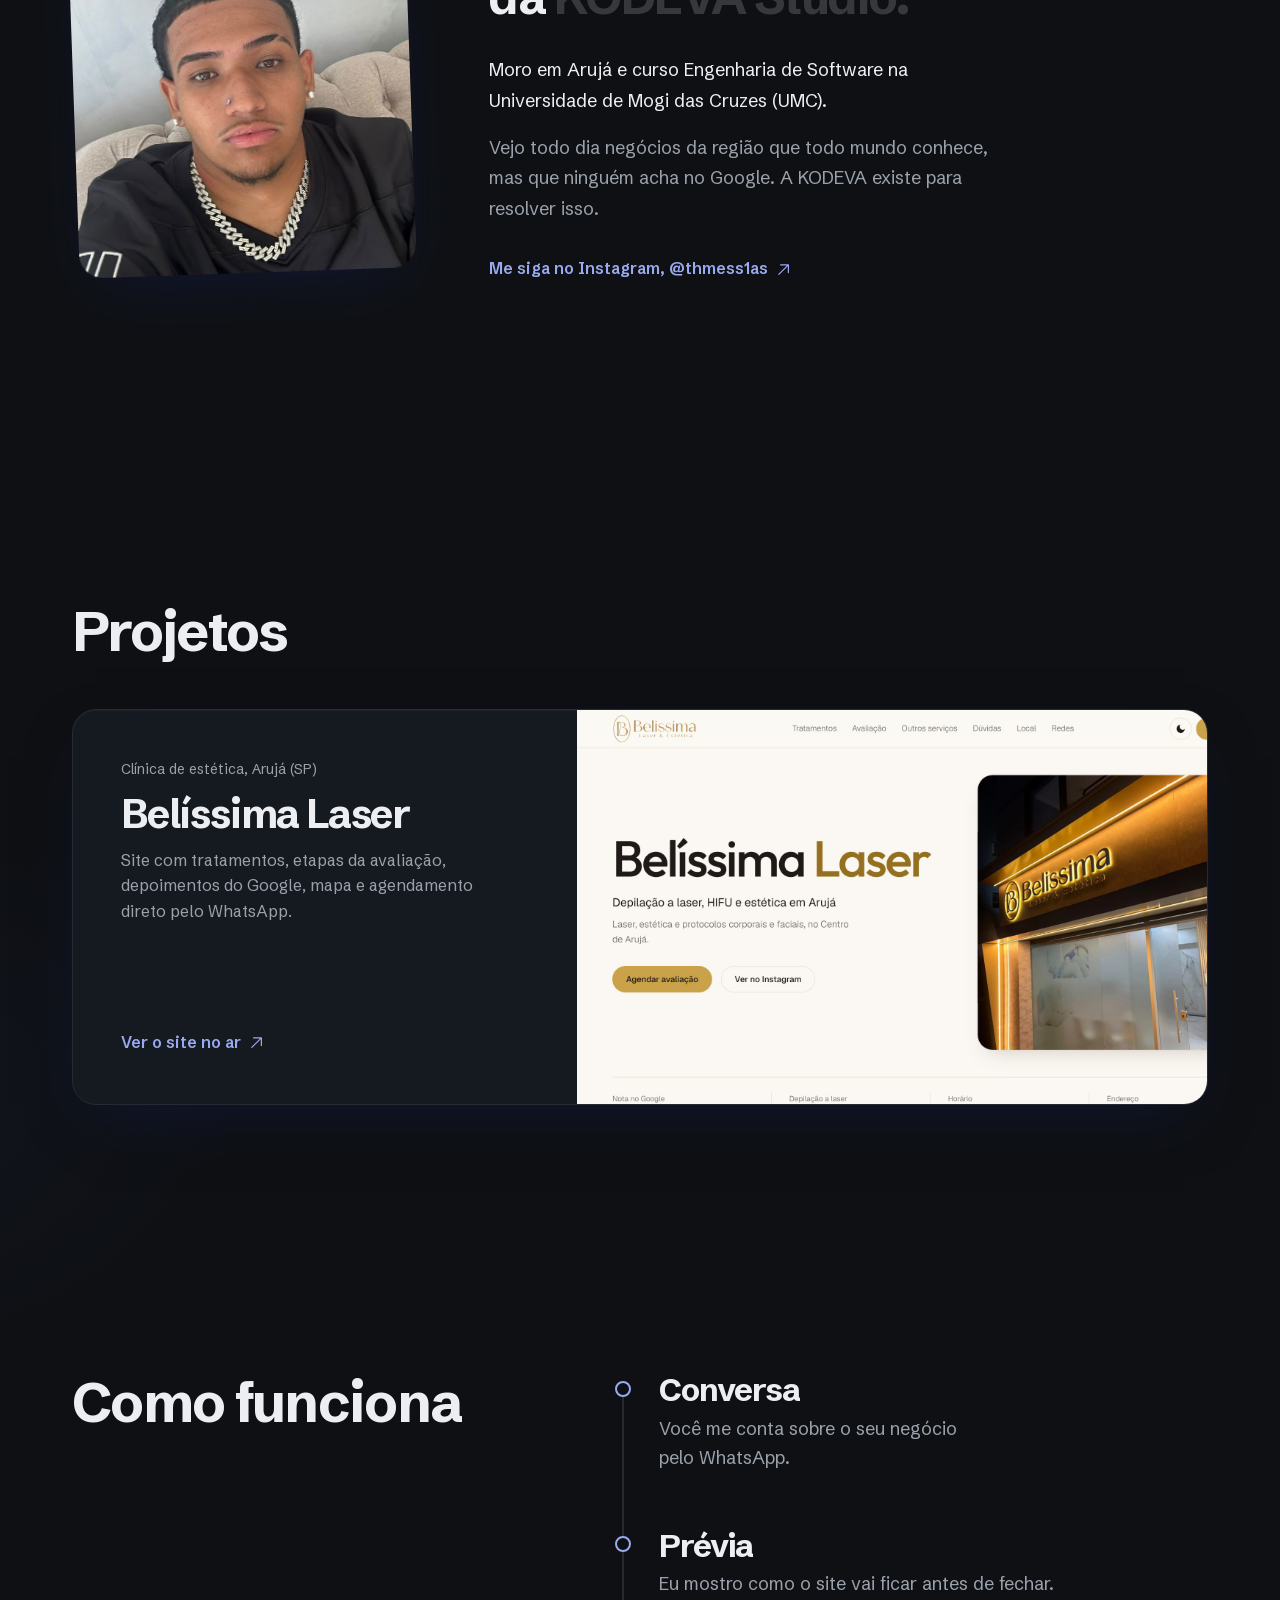
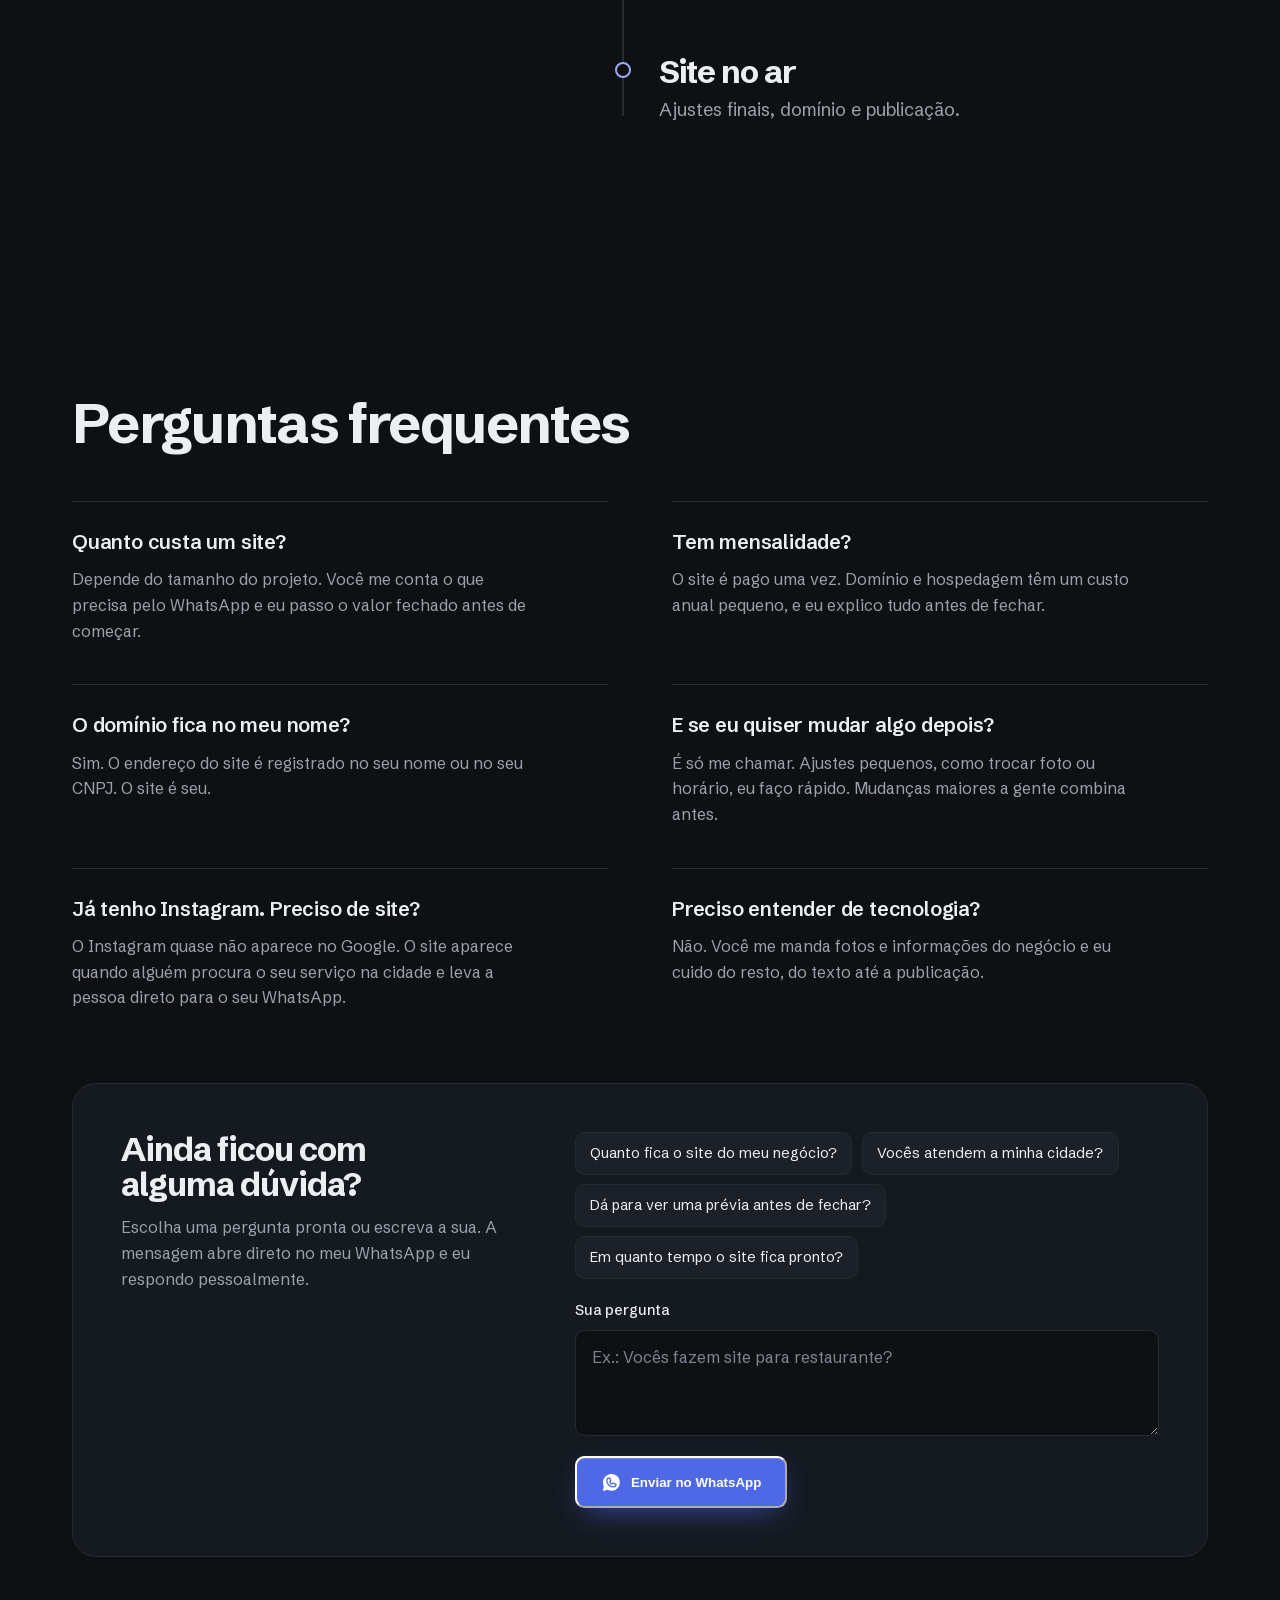
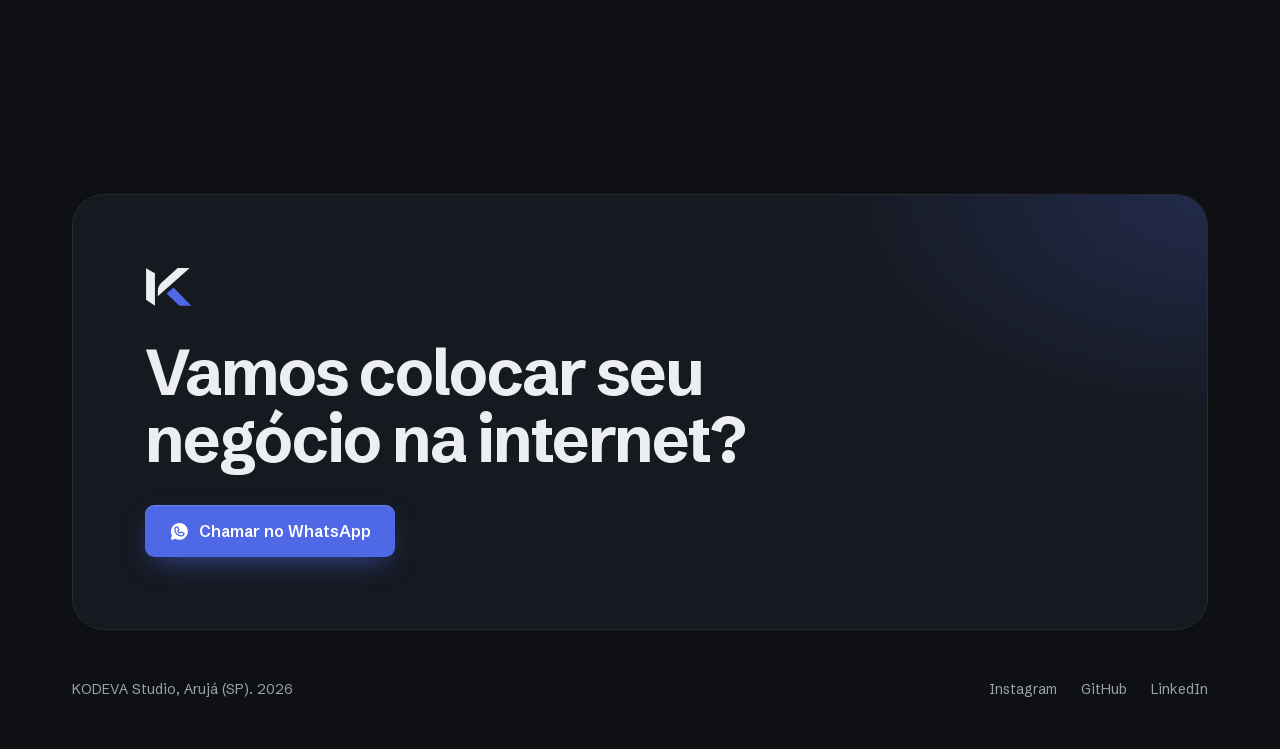
==== commit d606e61f: "Reescreve Quem sou com faculdade (UMC) e leitura mais limpa Co-Authored-By: Claude Opus 5.5 <noreply" ====
--- a/index.html
+++ b/index.html
@@ -135,7 +135,11 @@
     </figure>
     <div class="about-copy">
       <h2 class="eyebrow">Quem sou</h2>
-      <p class="statement js-words">Sou Matheus Messias, de Arujá, fundador da KODEVA Studio. Vejo todo dia negócios da região que todo mundo conhece, mas que ninguém acha no Google. A KODEVA existe para resolver isso.</p>
+      <p class="statement js-words">Sou Matheus Messias, fundador da KODEVA Studio.</p>
+      <div class="about-text">
+        <p>Moro em Arujá e curso Engenharia de Software na Universidade de Mogi das Cruzes (UMC).</p>
+        <p>Vejo todo dia negócios da região que todo mundo conhece, mas que ninguém acha no Google. A KODEVA existe para resolver isso.</p>
+      </div>
       <a class="link" href="https://instagram.com/thmess1as" target="_blank" rel="noopener noreferrer">Me siga no Instagram, @thmess1as<svg aria-hidden="true"><use href="#i-arrow"/></svg></a>
     </div>
   </section>
--- a/styles.css
+++ b/styles.css
@@ -175,7 +175,9 @@
   .about { grid-template-columns: minmax(16rem, 0.75fr) 1.6fr; gap: 5rem; }
   .about-photo { width: 100%; rotate: -2deg; }
 }
-.statement { font-size: clamp(1.9rem, 4.6vw, 3.6rem); font-weight: 700; letter-spacing: -0.03em; line-height: 1.15; max-width: 26ch; text-wrap: balance; }
+.statement { font-size: clamp(1.9rem, 3.8vw, 3rem); font-weight: 700; letter-spacing: -0.03em; line-height: 1.12; max-width: 18ch; text-wrap: balance; }
+.about-text { display: flex; flex-direction: column; gap: 1rem; max-width: 46ch; font-size: 1.125rem; line-height: 1.7; color: var(--muted); }
+.about-text p:first-child { color: var(--ink); }
 .statement .w { opacity: 0.18; transition: opacity 0.4s var(--ease); }
 .statement .w.on { opacity: 1; }
 
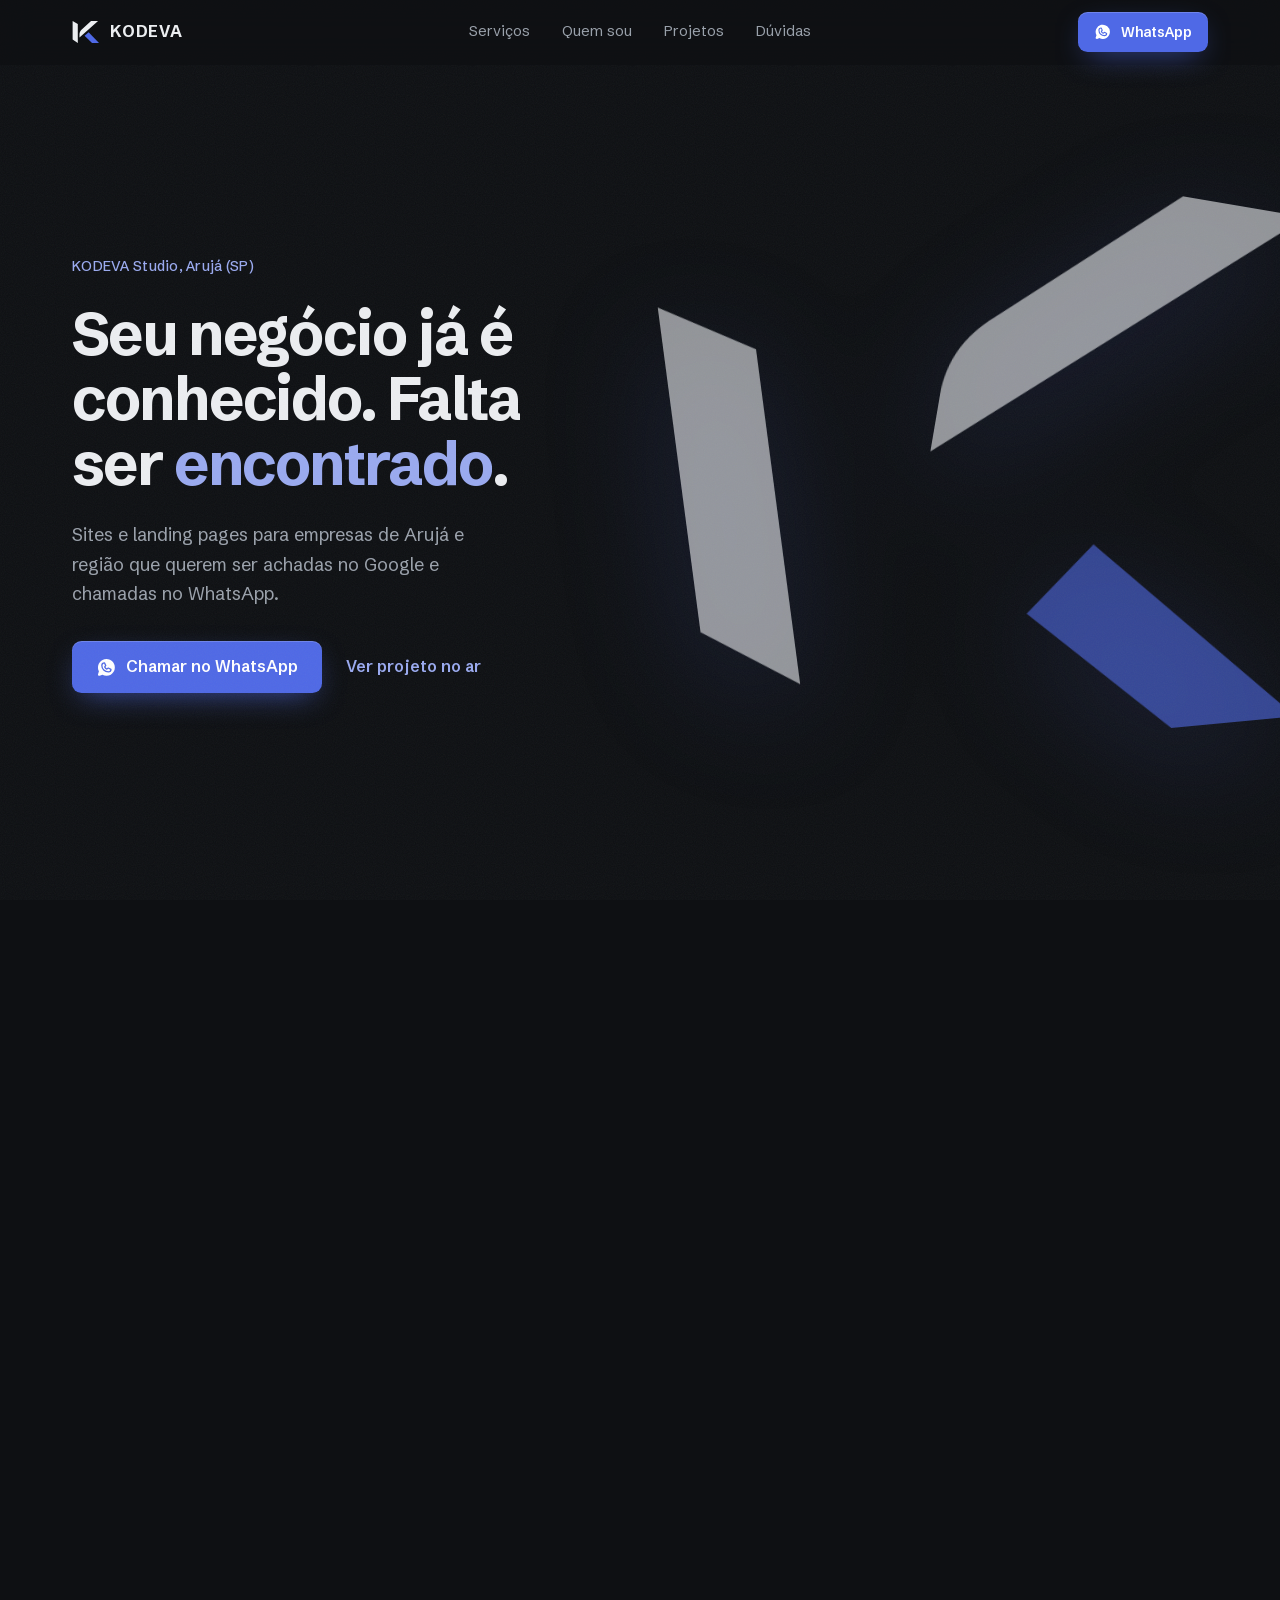
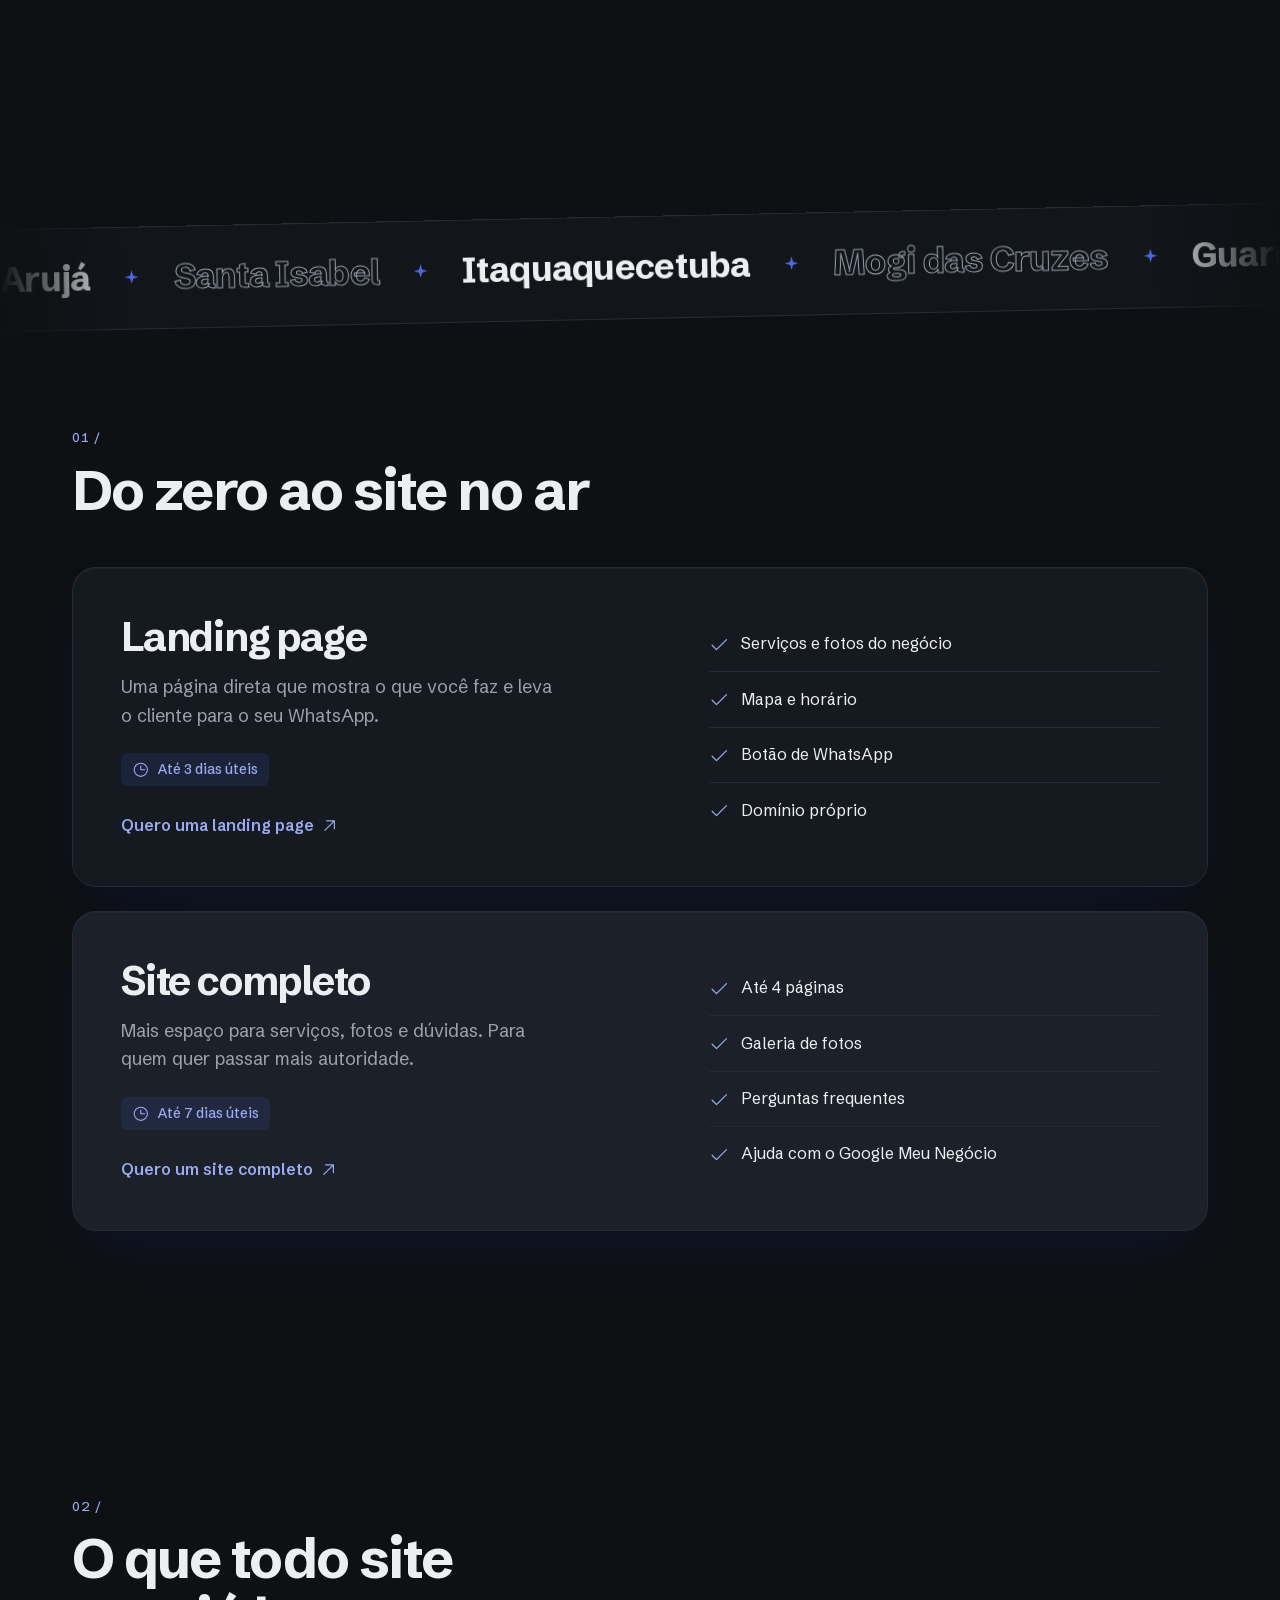
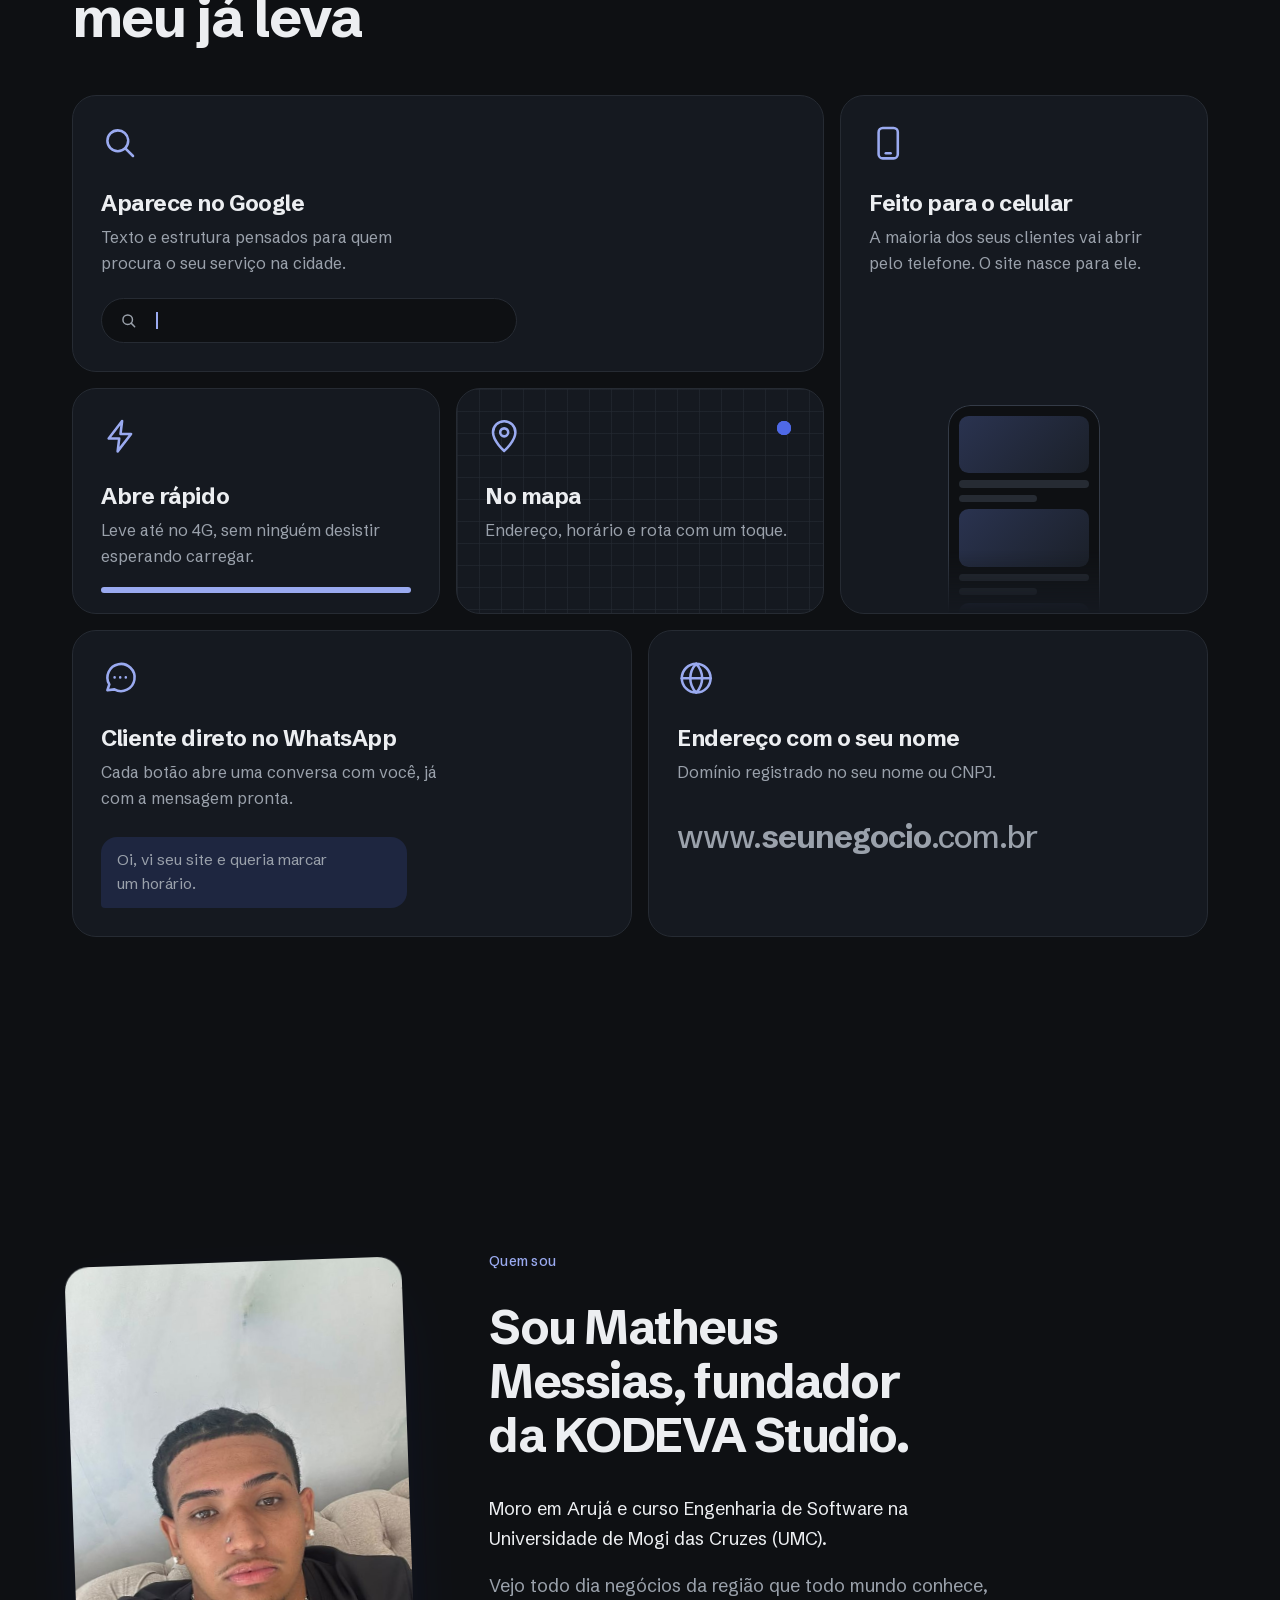
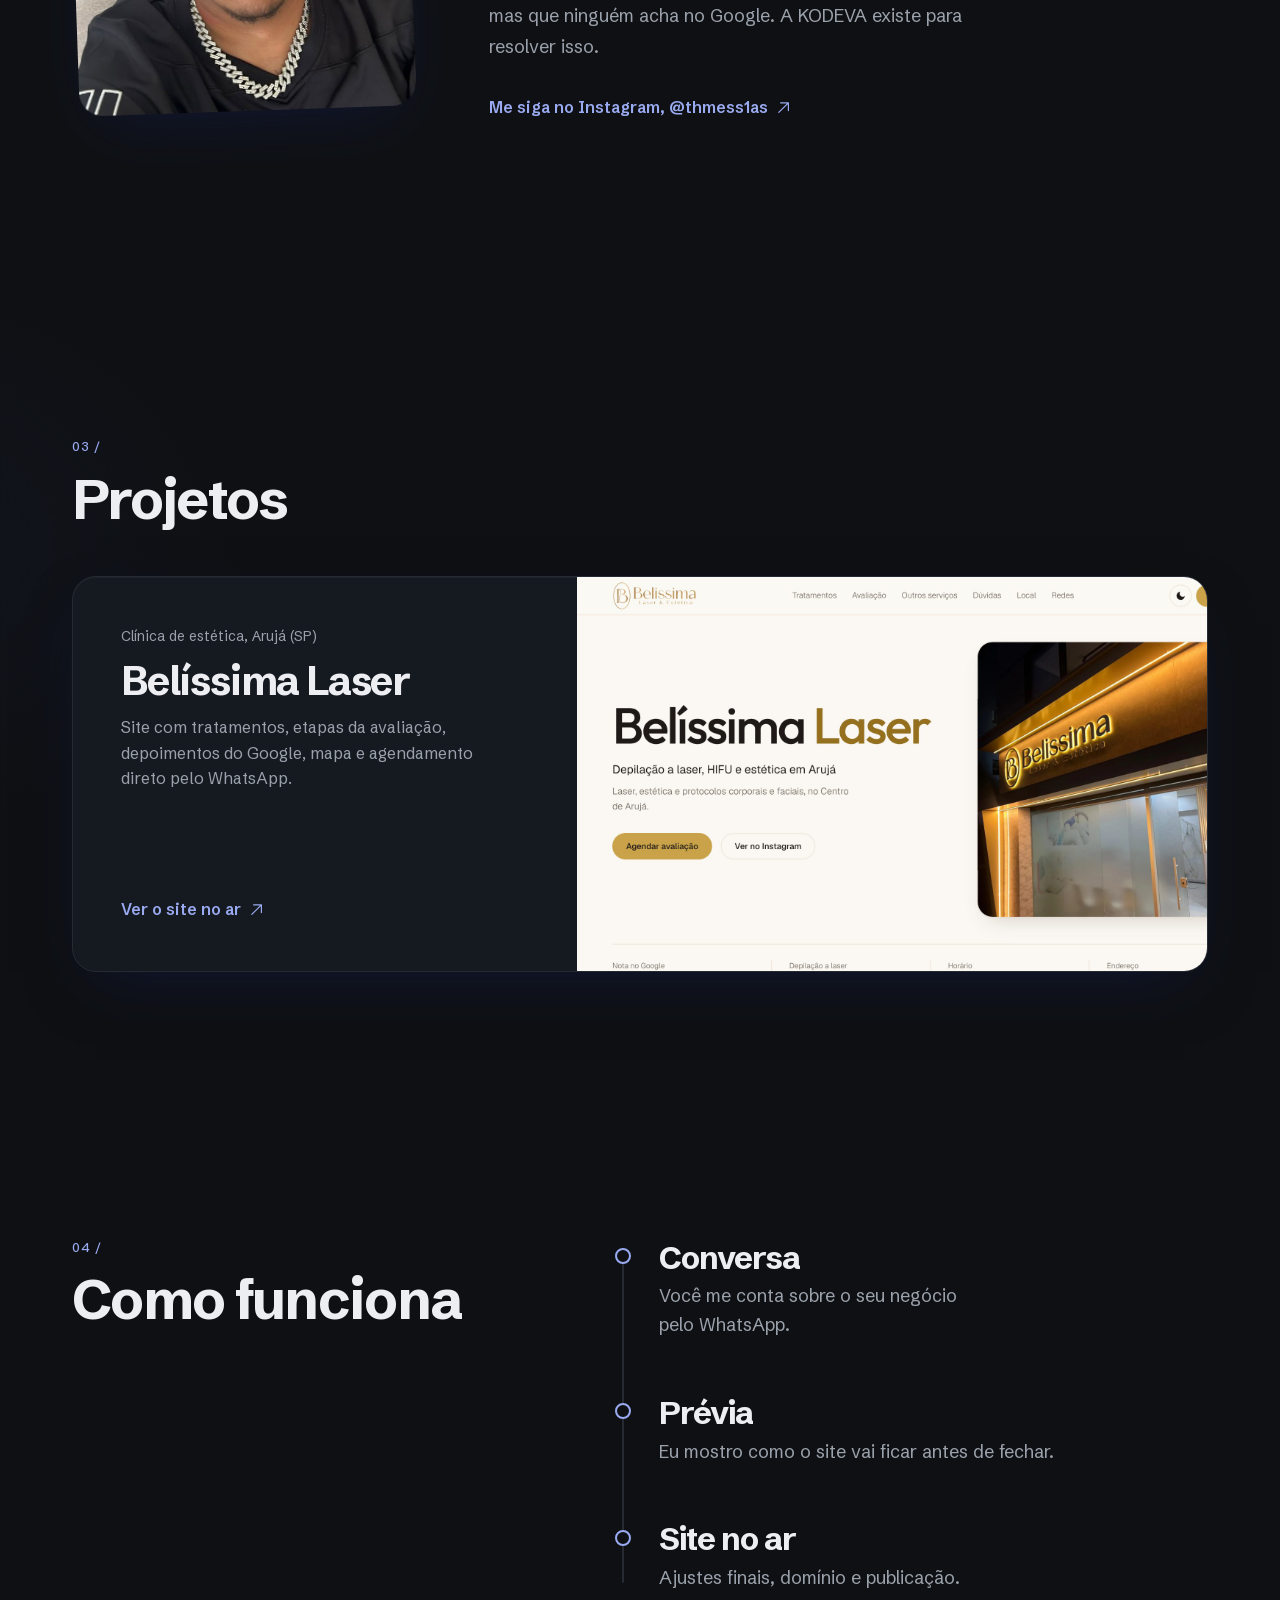
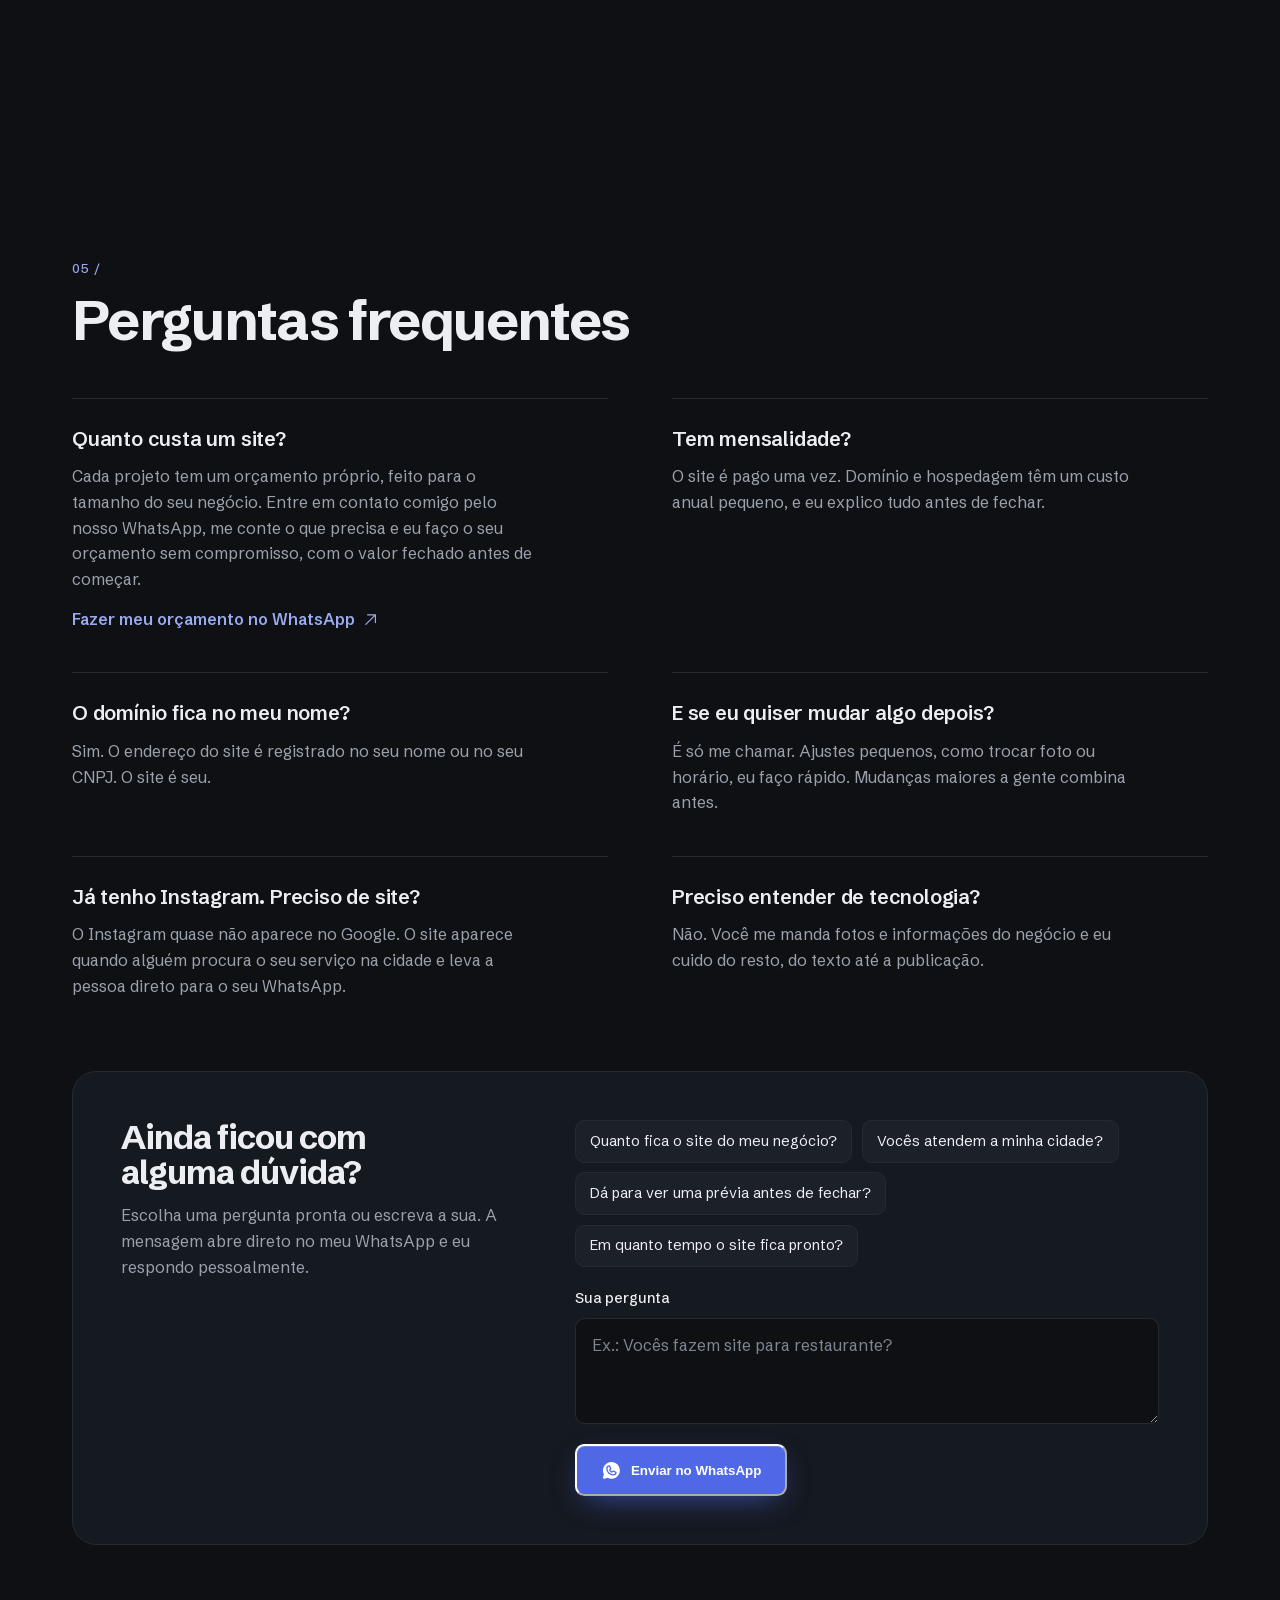
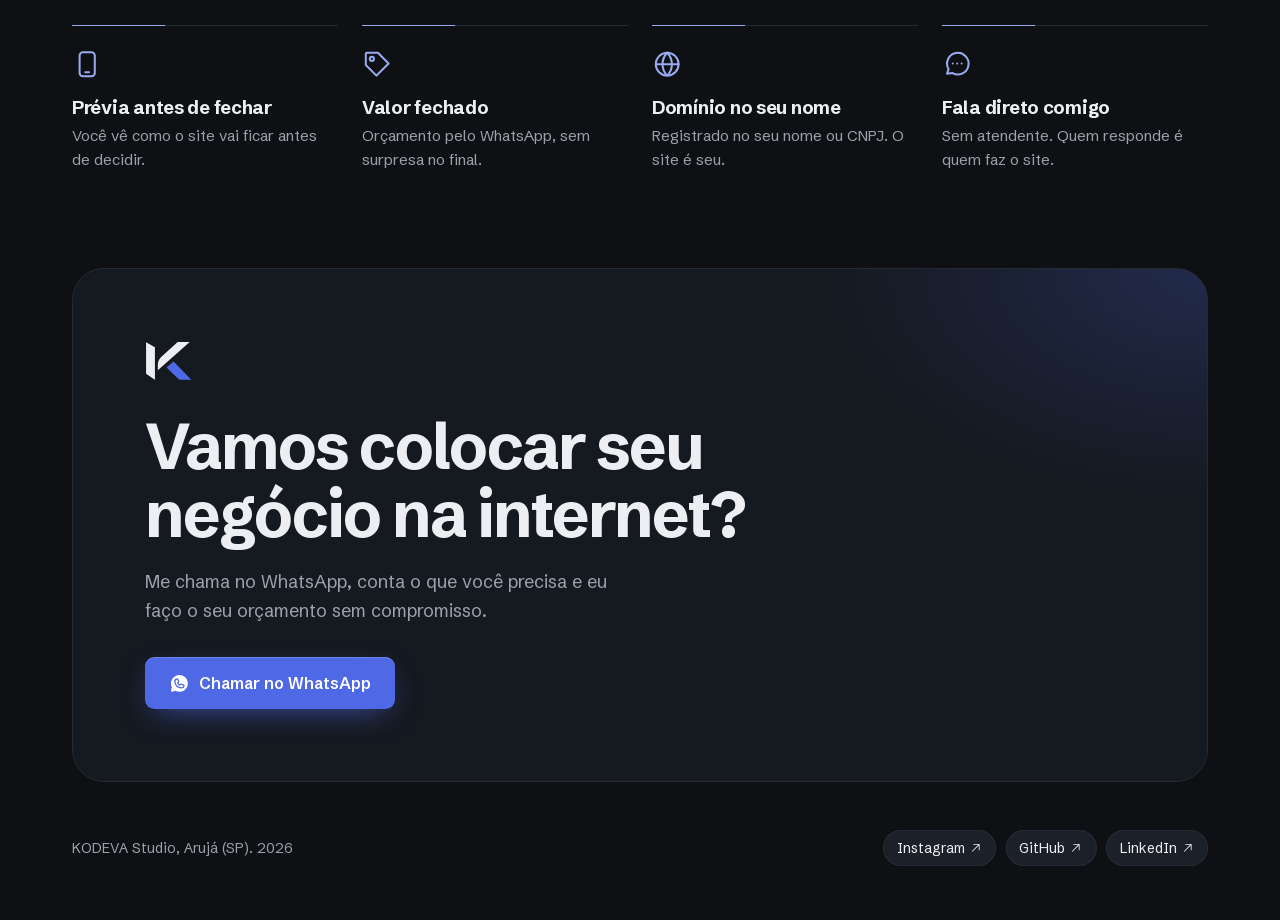
==== commit 6667ee43: "Seção do que vem no site, faixa de cidades e mais animações - FAQ de preço chama para orçamento no W" ====
--- a/index.html
+++ b/index.html
@@ -46,6 +46,15 @@
   <symbol id="i-check" viewBox="0 0 256 256"><path fill="currentColor" d="M229.66,77.66l-128,128a8,8,0,0,1-11.32,0l-56-56a8,8,0,0,1,11.32-11.32L96,188.69,218.34,66.34a8,8,0,0,1,11.32,11.32Z"/></symbol>
   <symbol id="i-clock" viewBox="0 0 256 256"><path fill="currentColor" d="M128,24A104,104,0,1,0,232,128,104.11,104.11,0,0,0,128,24Zm0,192a88,88,0,1,1,88-88A88.1,88.1,0,0,1,128,216Zm64-88a8,8,0,0,1-8,8H128a8,8,0,0,1-8-8V72a8,8,0,0,1,16,0v48h48A8,8,0,0,1,192,128Z"/></symbol>
   <symbol id="i-arrow" viewBox="0 0 256 256"><path fill="currentColor" d="M200,64V168a8,8,0,0,1-16,0V83.31L69.66,197.66a8,8,0,0,1-11.32-11.32L172.69,72H88a8,8,0,0,1,0-16H192A8,8,0,0,1,200,64Z"/></symbol>
+  <!-- ícones de traço: pathLength=1 deixa o CSS "desenhar" cada um ao entrar na tela -->
+  <symbol id="s-search" viewBox="0 0 24 24"><circle pathLength="1" cx="10.5" cy="10.5" r="6.5"/><path pathLength="1" d="M20 20l-4.8-4.8"/></symbol>
+  <symbol id="s-phone" viewBox="0 0 24 24"><rect pathLength="1" x="6" y="2.5" width="12" height="19" rx="2.6"/><path pathLength="1" d="M10.5 18.3h3"/></symbol>
+  <symbol id="s-bolt" viewBox="0 0 24 24"><path pathLength="1" d="M13.2 2.5L4.8 13.4h6.6l-1 8.1 8.4-10.9h-6.6z"/></symbol>
+  <symbol id="s-pin" viewBox="0 0 24 24"><path pathLength="1" d="M12 21.2s-7-6.1-7-11.6a7 7 0 0 1 14 0c0 5.5-7 11.6-7 11.6z"/><circle pathLength="1" cx="12" cy="9.6" r="2.5"/></symbol>
+  <symbol id="s-globe" viewBox="0 0 24 24"><circle pathLength="1" cx="12" cy="12" r="9"/><path pathLength="1" d="M3 12h18"/><path pathLength="1" d="M12 3c2.5 2.6 3.7 5.6 3.7 9s-1.2 6.4-3.7 9c-2.5-2.6-3.7-5.6-3.7-9S9.5 5.6 12 3z"/></symbol>
+  <symbol id="s-chat" viewBox="0 0 24 24"><path pathLength="1" d="M4 19.5l1.2-3.6A8.5 8.5 0 1 1 8.4 19z"/><path pathLength="1" d="M8.5 11.5h.01M12 11.5h.01M15.5 11.5h.01"/></symbol>
+  <symbol id="s-tag" viewBox="0 0 24 24"><path pathLength="1" d="M3 12.6V4a1 1 0 0 1 1-1h8.6l8.4 8.4-9.6 9.6z"/><circle pathLength="1" cx="7.8" cy="7.8" r="1.6"/></symbol>
+  <symbol id="s-spark" viewBox="0 0 24 24"><path fill="currentColor" d="M12 2l1.9 6.6L20.5 10.5l-6.6 1.9L12 19l-1.9-6.6L3.5 10.5l6.6-1.9z"/></symbol>
 </svg>
 
 <header class="topbar">
@@ -95,6 +104,13 @@
   </section>
   </div>
 
+  <div class="marquee" aria-label="Atendo Arujá, Santa Isabel, Itaquaquecetuba, Mogi das Cruzes e Guarulhos">
+    <div class="marquee-track" aria-hidden="true">
+      <span>Arujá</span><svg><use href="#s-spark"/></svg><span>Santa Isabel</span><svg><use href="#s-spark"/></svg><span>Itaquaquecetuba</span><svg><use href="#s-spark"/></svg><span>Mogi das Cruzes</span><svg><use href="#s-spark"/></svg><span>Guarulhos</span><svg><use href="#s-spark"/></svg>
+      <span>Arujá</span><svg><use href="#s-spark"/></svg><span>Santa Isabel</span><svg><use href="#s-spark"/></svg><span>Itaquaquecetuba</span><svg><use href="#s-spark"/></svg><span>Mogi das Cruzes</span><svg><use href="#s-spark"/></svg><span>Guarulhos</span><svg><use href="#s-spark"/></svg>
+    </div>
+  </div>
+
   <section id="servicos" class="wrap section">
     <h2 class="h2 reveal">Do zero ao site no ar</h2>
     <div class="stack">
@@ -125,6 +141,50 @@
           <li><svg aria-hidden="true"><use href="#i-check"/></svg>Perguntas frequentes</li>
           <li><svg aria-hidden="true"><use href="#i-check"/></svg>Ajuda com o Google Meu Negócio</li>
         </ul>
+      </article>
+    </div>
+  </section>
+
+  <section id="incluso" class="wrap section">
+    <h2 class="h2 reveal">O que todo site meu já leva</h2>
+    <div class="bento">
+      <article class="tile tile-google spot reveal">
+        <svg class="ico" aria-hidden="true"><use href="#s-search"/></svg>
+        <h3>Aparece no Google</h3>
+        <p>Texto e estrutura pensados para quem procura o seu serviço na cidade.</p>
+        <div class="search" aria-hidden="true">
+          <svg><use href="#s-search"/></svg><span class="js-type">manicure em arujá</span><i class="caret"></i>
+        </div>
+      </article>
+      <article class="tile tile-phone spot reveal">
+        <svg class="ico" aria-hidden="true"><use href="#s-phone"/></svg>
+        <h3>Feito para o celular</h3>
+        <p>A maioria dos seus clientes vai abrir pelo telefone. O site nasce para ele.</p>
+        <div class="mock" aria-hidden="true"><div class="mock-feed"><b></b><i></i><i></i><b></b><i></i><i></i><b></b><i></i><i></i><b></b><i></i><i></i></div></div>
+      </article>
+      <article class="tile tile-speed spot reveal">
+        <svg class="ico" aria-hidden="true"><use href="#s-bolt"/></svg>
+        <h3>Abre rápido</h3>
+        <p>Leve até no 4G, sem ninguém desistir esperando carregar.</p>
+        <div class="loadbar" aria-hidden="true"><span></span></div>
+      </article>
+      <article class="tile tile-map spot reveal">
+        <svg class="ico" aria-hidden="true"><use href="#s-pin"/></svg>
+        <h3>No mapa</h3>
+        <p>Endereço, horário e rota com um toque.</p>
+        <div class="ping" aria-hidden="true"><span></span></div>
+      </article>
+      <article class="tile tile-chat spot reveal">
+        <svg class="ico" aria-hidden="true"><use href="#s-chat"/></svg>
+        <h3>Cliente direto no WhatsApp</h3>
+        <p>Cada botão abre uma conversa com você, já com a mensagem pronta.</p>
+        <p class="bubble" aria-hidden="true">Oi, vi seu site e queria marcar um horário.</p>
+      </article>
+      <article class="tile tile-domain spot reveal">
+        <svg class="ico" aria-hidden="true"><use href="#s-globe"/></svg>
+        <h3>Endereço com o seu nome</h3>
+        <p>Domínio registrado no seu nome ou CNPJ.</p>
+        <p class="url" aria-hidden="true"><span>www.</span>seunegocio<span>.com.br</span></p>
       </article>
     </div>
   </section>
@@ -176,7 +236,8 @@
   <section id="duvidas" class="wrap section faq">
     <h2 class="h2 reveal">Perguntas frequentes</h2>
     <dl class="faq-grid">
-      <div class="reveal"><dt>Quanto custa um site?</dt><dd>Depende do tamanho do projeto. Você me conta o que precisa pelo WhatsApp e eu passo o valor fechado antes de começar.</dd></div>
+      <div class="reveal"><dt>Quanto custa um site?</dt><dd>Cada projeto tem um orçamento próprio, feito para o tamanho do seu negócio. Entre em contato comigo pelo nosso WhatsApp, me conte o que precisa e eu faço o seu orçamento sem compromisso, com o valor fechado antes de começar.
+        <a class="link faq-cta" href="https://wa.me/5511941066262?text=Ol%C3%A1%20Matheus%2C%20vim%20pelo%20portf%C3%B3lio%20e%20quero%20fazer%20um%20or%C3%A7amento." target="_blank" rel="noopener noreferrer">Fazer meu orçamento no WhatsApp<svg aria-hidden="true"><use href="#i-arrow"/></svg></a></dd></div>
       <div class="reveal"><dt>Tem mensalidade?</dt><dd>O site é pago uma vez. Domínio e hospedagem têm um custo anual pequeno, e eu explico tudo antes de fechar.</dd></div>
       <div class="reveal"><dt>O domínio fica no meu nome?</dt><dd>Sim. O endereço do site é registrado no seu nome ou no seu CNPJ. O site é seu.</dd></div>
       <div class="reveal"><dt>E se eu quiser mudar algo depois?</dt><dd>É só me chamar. Ajustes pequenos, como trocar foto ou horário, eu faço rápido. Mudanças maiores a gente combina antes.</dd></div>
@@ -206,10 +267,20 @@
     </div>
   </section>
 
+  <section class="wrap promises" aria-label="Compromissos">
+    <ul>
+      <li class="promise reveal"><svg class="ico" aria-hidden="true"><use href="#s-phone"/></svg><h3>Prévia antes de fechar</h3><p>Você vê como o site vai ficar antes de decidir.</p></li>
+      <li class="promise reveal"><svg class="ico" aria-hidden="true"><use href="#s-tag"/></svg><h3>Valor fechado</h3><p>Orçamento pelo WhatsApp, sem surpresa no final.</p></li>
+      <li class="promise reveal"><svg class="ico" aria-hidden="true"><use href="#s-globe"/></svg><h3>Domínio no seu nome</h3><p>Registrado no seu nome ou CNPJ. O site é seu.</p></li>
+      <li class="promise reveal"><svg class="ico" aria-hidden="true"><use href="#s-chat"/></svg><h3>Fala direto comigo</h3><p>Sem atendente. Quem responde é quem faz o site.</p></li>
+    </ul>
+  </section>
+
   <section id="contato" class="wrap section-end">
     <div class="cta spot reveal">
       <svg class="cta-logo" aria-hidden="true"><use href="#logo"/></svg>
       <h2>Vamos colocar seu negócio na internet?</h2>
+      <p class="cta-text">Me chama no WhatsApp, conta o que você precisa e eu faço o seu orçamento sem compromisso.</p>
       <a class="btn" href="https://wa.me/5511941066262?text=Ol%C3%A1%20Matheus%2C%20vim%20pelo%20portf%C3%B3lio%20e%20quero%20um%20site%20para%20o%20meu%20neg%C3%B3cio." target="_blank" rel="noopener noreferrer">
         <svg aria-hidden="true"><use href="#i-whats"/></svg>Chamar no WhatsApp
       </a>
@@ -224,9 +295,9 @@
 <footer class="wrap footer">
   <p>KODEVA Studio, Arujá (SP). <span class="js-year">2026</span></p>
   <ul>
-    <li><a href="https://instagram.com/kodeva.studio" target="_blank" rel="noopener noreferrer">Instagram</a></li>
-    <li><a href="https://github.com/TH-Messias" target="_blank" rel="noopener noreferrer">GitHub</a></li>
-    <li><a href="https://www.linkedin.com/in/matheus-messias-119ba4279" target="_blank" rel="noopener noreferrer">LinkedIn</a></li>
+    <li><a href="https://instagram.com/kodeva.studio" target="_blank" rel="noopener noreferrer" class="social magnetic">Instagram<svg aria-hidden="true"><use href="#i-arrow"/></svg></a></li>
+    <li><a href="https://github.com/TH-Messias" target="_blank" rel="noopener noreferrer" class="social magnetic">GitHub<svg aria-hidden="true"><use href="#i-arrow"/></svg></a></li>
+    <li><a href="https://www.linkedin.com/in/matheus-messias-119ba4279" target="_blank" rel="noopener noreferrer" class="social magnetic">LinkedIn<svg aria-hidden="true"><use href="#i-arrow"/></svg></a></li>
   </ul>
 </footer>
 </body>
--- a/styles.css
+++ b/styles.css
@@ -277,9 +277,15 @@
 
 /* Rodapé */
 .footer { display: flex; flex-direction: column; gap: 1.25rem; padding-block: 0 3rem; font-size: 0.875rem; color: var(--muted); }
-.footer ul { display: flex; flex-wrap: wrap; gap: 0.75rem 1.5rem; }
-.footer a { transition: color 0.2s; }
-.footer a:hover { color: var(--ink); }
+.footer ul { display: flex; flex-wrap: wrap; gap: 0.6rem; }
+.social {
+  display: inline-flex; align-items: center; gap: 0.25rem; padding: 0.4rem 0.85rem; border-radius: 999px;
+  background: var(--surface-2); color: var(--ink); box-shadow: inset 0 0 0 1px var(--line);
+  transition: background-color 0.2s, color 0.2s;
+}
+.social svg { width: 0.85rem; height: 0.85rem; transition: transform 0.25s var(--ease); }
+.social:hover { background: var(--ink); color: var(--bg); }
+.social:hover svg { transform: translate(1px, -1px); }
 @media (min-width: 768px) { .footer { flex-direction: row; align-items: center; justify-content: space-between; } }
 
 /* Entrada ao rolar (só quando o JS está ativo) */
@@ -312,3 +318,129 @@
   .statement .w { opacity: 1; }
 }
 .hero-copy { position: relative; z-index: 1; }
+
+/* Numeração das seções */
+main { counter-reset: sec; }
+.h2 { counter-increment: sec; }
+.h2::before {
+  content: counter(sec, decimal-leading-zero) " /"; display: block; margin-bottom: 1rem;
+  font-size: 0.8rem; font-weight: 500; letter-spacing: 0.08em; color: var(--accent-ink); font-variant-numeric: tabular-nums;
+}
+
+/* Giro usado nas estrelas da faixa */
+@keyframes spin { to { rotate: 360deg; } }
+
+/* Faixa de cidades */
+.marquee {
+  overflow: hidden; padding-block: 1.4rem; border-block: 1px solid var(--line); background: rgb(21 25 32 / 0.55);
+  mask-image: linear-gradient(90deg, transparent, #000 10%, #000 90%, transparent);
+  -webkit-mask-image: linear-gradient(90deg, transparent, #000 10%, #000 90%, transparent);
+  rotate: -1.2deg; margin-block: 1rem -1rem; position: relative; z-index: 2;
+}
+.marquee-track { display: flex; align-items: center; gap: 2rem; width: max-content; animation: marquee 38s linear infinite; }
+.marquee:hover .marquee-track { animation-play-state: paused; }
+.marquee span { font-size: clamp(1.4rem, 3vw, 2.2rem); font-weight: 700; letter-spacing: -0.02em; white-space: nowrap; }
+.marquee span:nth-of-type(even) { color: transparent; -webkit-text-stroke: 1px var(--muted); }
+.marquee svg { width: 1.2rem; height: 1.2rem; flex-shrink: 0; color: var(--accent); animation: spin 6s linear infinite; }
+@keyframes marquee { to { transform: translateX(calc(-50% - 1rem)); } }
+
+/* Bento: o que vem no site */
+.bento { display: grid; gap: 1rem; }
+.tile {
+  position: relative; overflow: hidden; display: flex; flex-direction: column; gap: 0.6rem;
+  padding: 1.75rem; border-radius: var(--radius-lg); border: 1px solid var(--line); background: var(--surface);
+  transition: border-color 0.3s, transform 0.5s var(--ease);
+}
+.tile:hover { border-color: #3a4150; }
+.tile h3 { font-size: 1.4rem; letter-spacing: -0.02em; }
+.tile > p { color: var(--muted); max-width: 34ch; }
+.ico {
+  width: 2.4rem; height: 2.4rem; margin-bottom: 1.25rem; color: var(--accent-ink);
+  fill: none; stroke: currentColor; stroke-width: 1.6; stroke-linecap: round; stroke-linejoin: round;
+  stroke-dasharray: 1; stroke-dashoffset: 1; transition: stroke-dashoffset 1.6s var(--ease) 0.35s;
+}
+.tile.in .ico, html:not(.js) .ico { stroke-dashoffset: 0; }
+.tile:hover .ico { animation: wiggle 0.6s var(--ease); }
+@keyframes wiggle { 30% { rotate: -8deg; } 60% { rotate: 6deg; } }
+@media (min-width: 900px) {
+  .bento { grid-template-columns: repeat(6, 1fr); }
+  .tile-google { grid-column: span 4; }
+  .tile-phone { grid-column: span 2; grid-row: span 2; }
+  .tile-speed, .tile-map { grid-column: span 2; }
+  .tile-chat, .tile-domain { grid-column: span 3; }
+}
+
+.search {
+  display: flex; align-items: center; gap: 0.6rem; margin-top: auto; padding: 0.8rem 1.1rem; max-width: 26rem;
+  border-radius: 999px; background: var(--bg); border: 1px solid var(--line); font-size: 0.95rem; translate: 0 0.75rem;
+}
+.tile-google { padding-bottom: 2.5rem; }
+.search svg { width: 1.1rem; height: 1.1rem; fill: none; stroke: var(--muted); stroke-width: 2; stroke-linecap: round; }
+.caret { width: 2px; height: 1.1em; background: var(--accent-ink); animation: blink 1s steps(1) infinite; }
+@keyframes blink { 50% { opacity: 0; } }
+
+.mock {
+  margin: auto auto -1.75rem; width: 9.5rem; height: 13rem; padding: 0.6rem; overflow: hidden;
+  border-radius: 1.4rem 1.4rem 0 0; border: 1px solid #343b47; border-bottom: 0; background: var(--bg);
+  mask-image: linear-gradient(#000 70%, transparent); -webkit-mask-image: linear-gradient(#000 70%, transparent);
+}
+.mock-feed { display: flex; flex-direction: column; gap: 0.45rem; animation: feed 9s var(--ease) infinite alternate; }
+.mock-feed b { height: 3.6rem; border-radius: 0.6rem; background: linear-gradient(135deg, #2a3350, #1b2029); }
+.mock-feed i { height: 0.45rem; border-radius: 1rem; background: var(--line); }
+.mock-feed i + i { width: 60%; }
+@keyframes feed { to { transform: translateY(-50%); } }
+
+.loadbar { margin-top: auto; height: 6px; border-radius: 6px; background: var(--line); overflow: hidden; translate: 0 0.5rem; }
+.loadbar span { display: block; height: 100%; background: var(--accent-ink); transform-origin: left; animation: load 2.6s var(--ease) infinite; }
+@keyframes load { 0% { transform: scaleX(0); } 55%, 100% { transform: scaleX(1); } 90%, 100% { opacity: 0; } }
+
+.tile-map {
+  background:
+    linear-gradient(rgb(38 43 51 / 0.6) 1px, transparent 1px) 0 0 / 22px 22px,
+    linear-gradient(90deg, rgb(38 43 51 / 0.6) 1px, transparent 1px) 0 0 / 22px 22px,
+    var(--surface);
+}
+.ping { position: absolute; right: 2rem; top: 2rem; width: 0.9rem; height: 0.9rem; border-radius: 50%; background: var(--accent); }
+.ping::before, .ping span { content: ""; position: absolute; inset: 0; border-radius: 50%; border: 2px solid var(--accent); animation: ping 2.4s ease-out infinite; }
+.ping span { animation-delay: 1.2s; }
+@keyframes ping { to { transform: scale(4.5); opacity: 0; } }
+
+.bubble {
+  align-self: flex-start; margin-top: 1rem; padding: 0.7rem 1rem; max-width: 26ch; font-size: 0.95rem;
+  border-radius: 1rem 1rem 1rem 0.25rem; background: rgb(79 105 230 / 0.16); color: #dfe4fb;
+  transform-origin: left bottom; transition: transform 0.6s var(--ease) 0.6s, opacity 0.6s var(--ease) 0.6s;
+}
+.js .tile-chat:not(.in) .bubble { transform: scale(0.6) translateY(1rem); opacity: 0; }
+.url { margin-top: 1rem; font-size: clamp(1.4rem, 3vw, 2rem); font-weight: 700; letter-spacing: -0.03em; }
+.url span { color: var(--muted); font-weight: 500; }
+
+/* FAQ e CTA */
+.faq-cta { display: flex; width: fit-content; margin-top: 0.9rem; }
+.cta-text { color: var(--muted); font-size: 1.125rem; max-width: 42ch; margin-top: -0.75rem; }
+.cta-logo { animation: float 5s ease-in-out infinite; }
+@keyframes float { 50% { transform: translateY(-8px) rotate(-4deg); } }
+
+/* Card do projeto inclina com o cursor */
+.project, .js .project.reveal.in { transform: perspective(1400px) rotateX(var(--rx, 0deg)) rotateY(var(--ry, 0deg)); }
+
+@media (prefers-reduced-motion: reduce) {
+  .marquee-track, .mock-feed, .loadbar span, .ping::before, .ping span, .caret, .cta-logo, .marquee svg { animation: none; }
+  .ico { stroke-dashoffset: 0; }
+  .js .tile-chat:not(.in) .bubble { transform: none; opacity: 1; }
+}
+
+/* Faixa de compromissos entre o FAQ e o CTA */
+.faq { padding-bottom: clamp(3.5rem, 7vw, 5rem); }
+.promises ul { display: grid; gap: 2rem 1.5rem; }
+.promise { position: relative; display: flex; flex-direction: column; gap: 0.4rem; padding-top: 1.5rem; }
+.promise::before, .promise::after { content: ""; position: absolute; top: 0; left: 0; right: 0; height: 1px; background: var(--line); }
+.promise::after { background: var(--accent-ink); transform: scaleX(0); transform-origin: left; transition: transform 1.2s var(--ease) 0.3s; }
+.promise.in::after, html:not(.js) .promise::after { transform: scaleX(0.35); }
+.promise:hover::after { transform: scaleX(1); transition-delay: 0s; }
+.promise .ico { width: 1.9rem; height: 1.9rem; margin-bottom: 0.75rem; }
+.promise.in .ico { stroke-dashoffset: 0; }
+.promise h3 { font-size: 1.15rem; letter-spacing: -0.015em; }
+.promise p { font-size: 0.95rem; color: var(--muted); max-width: 28ch; }
+@media (min-width: 640px) { .promises ul { grid-template-columns: 1fr 1fr; } }
+@media (min-width: 1000px) { .promises ul { grid-template-columns: repeat(4, 1fr); } }
+@media (prefers-reduced-motion: reduce) { .promise::after { transform: scaleX(0.35); } }
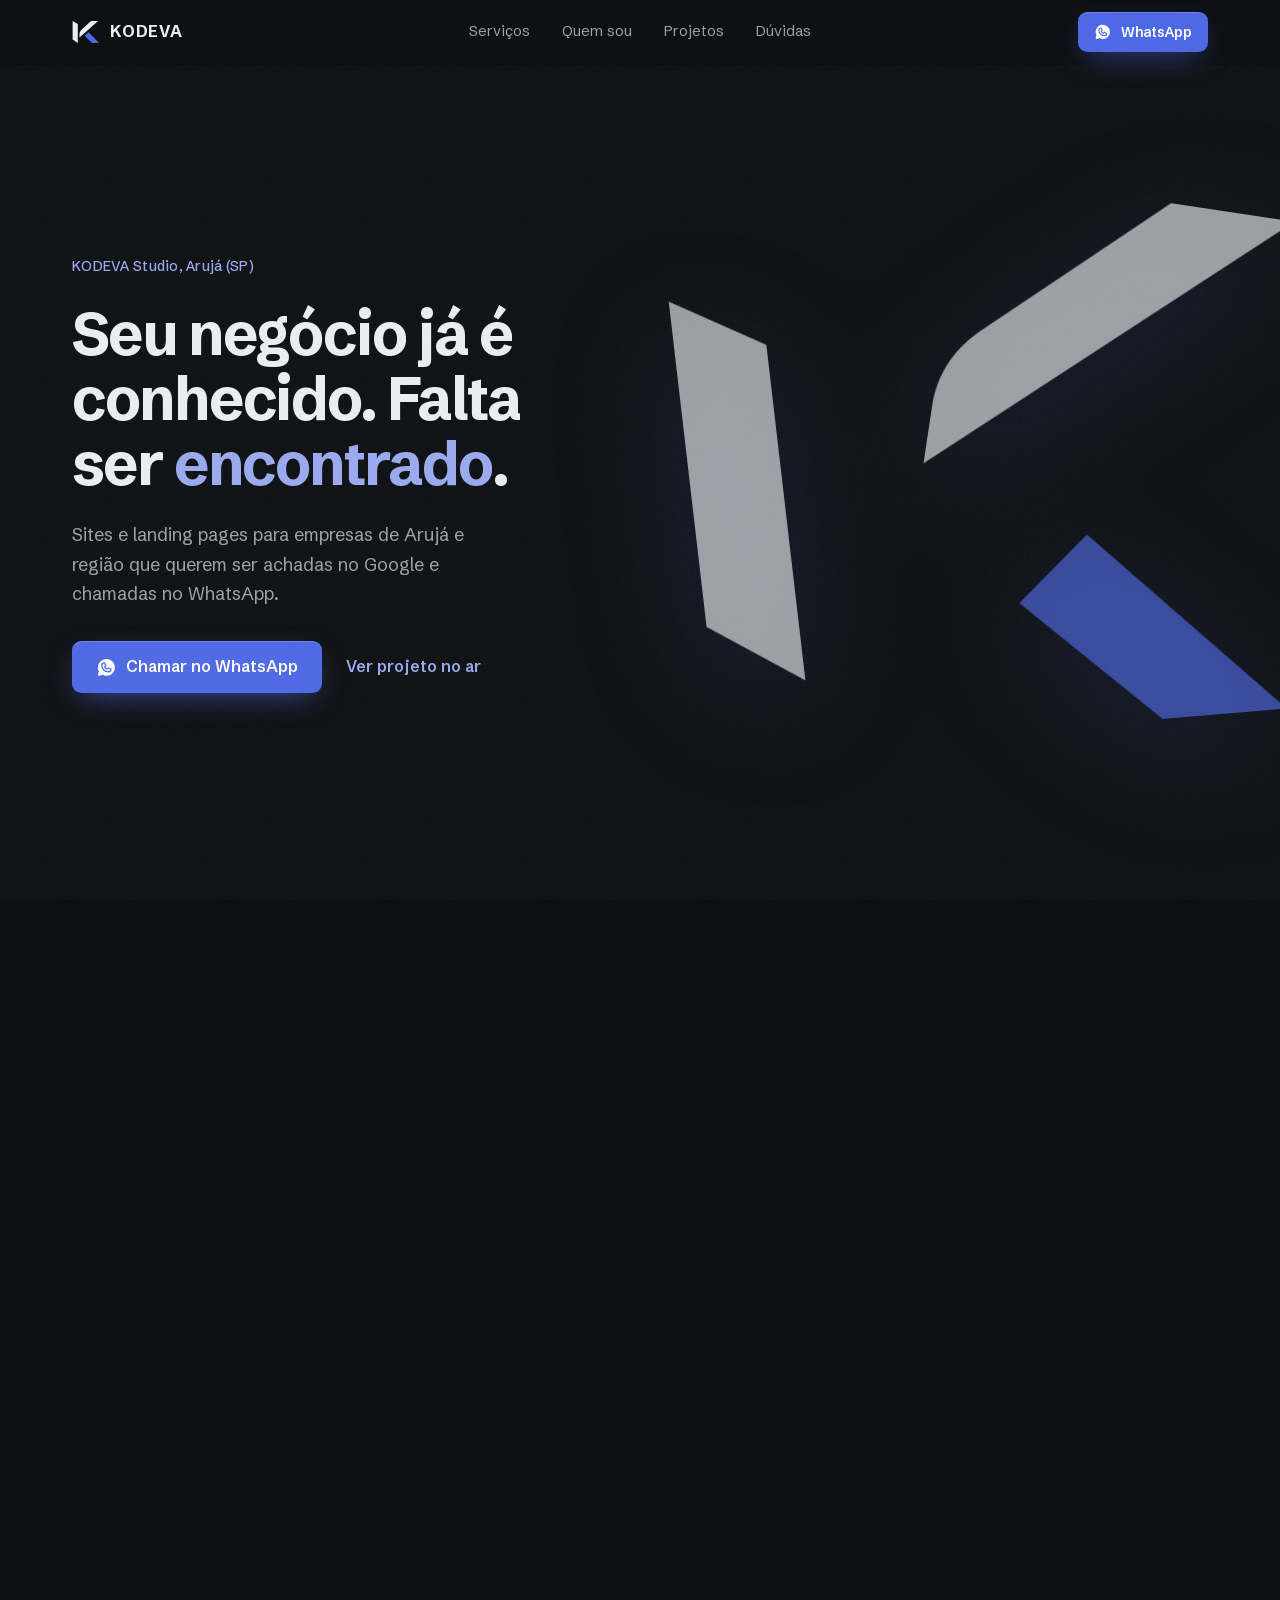
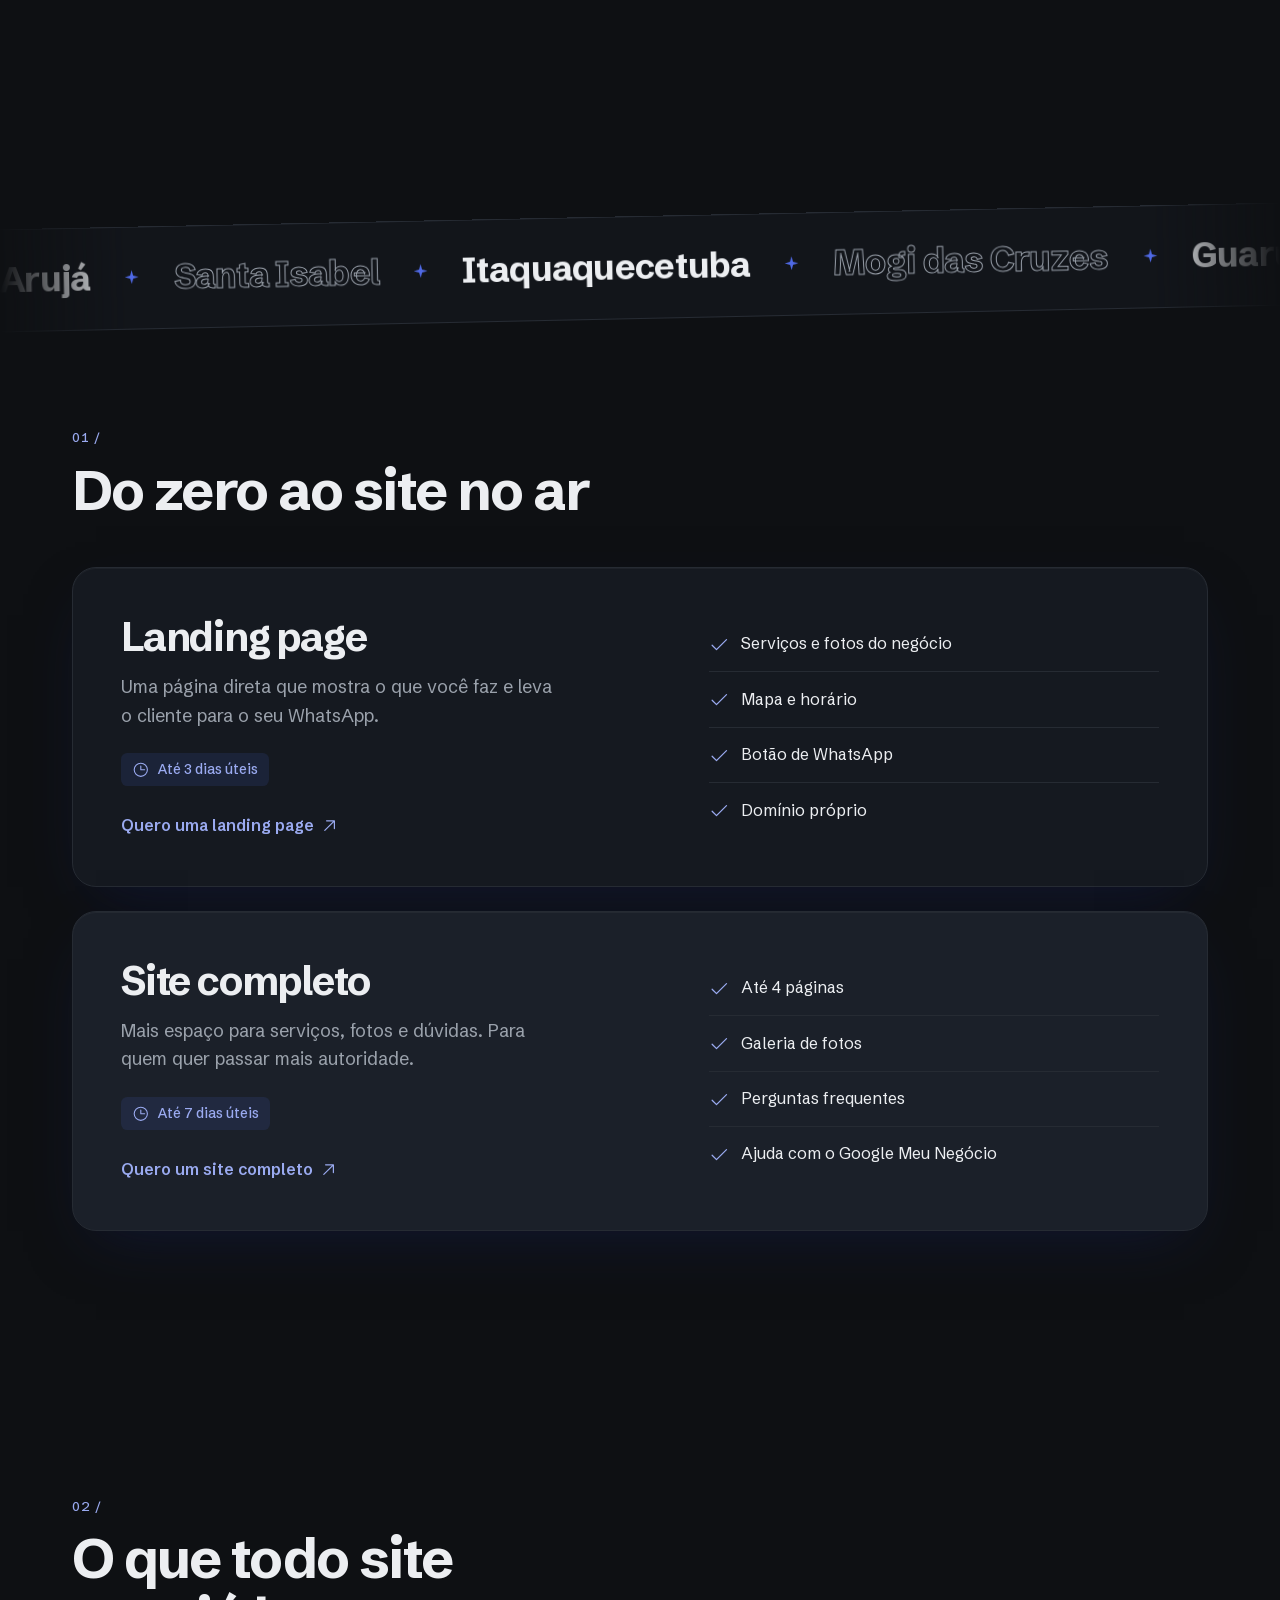
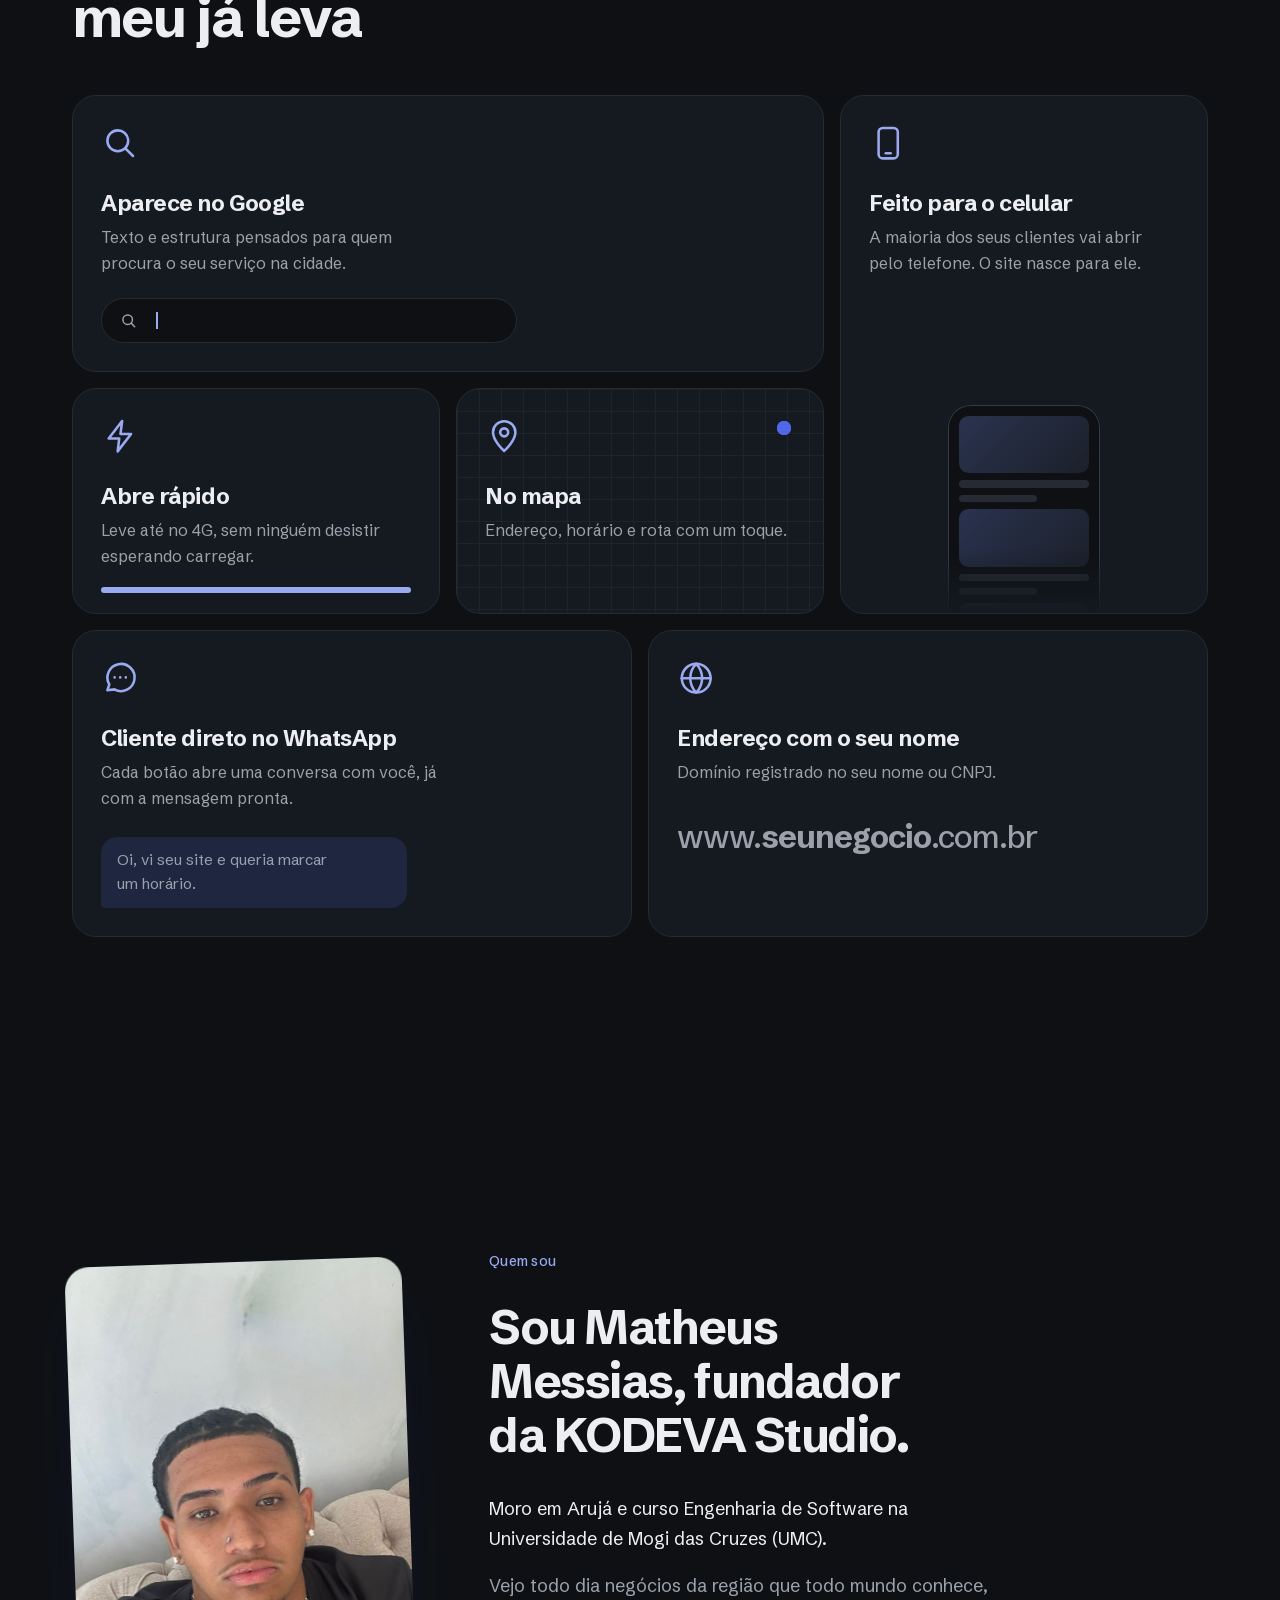
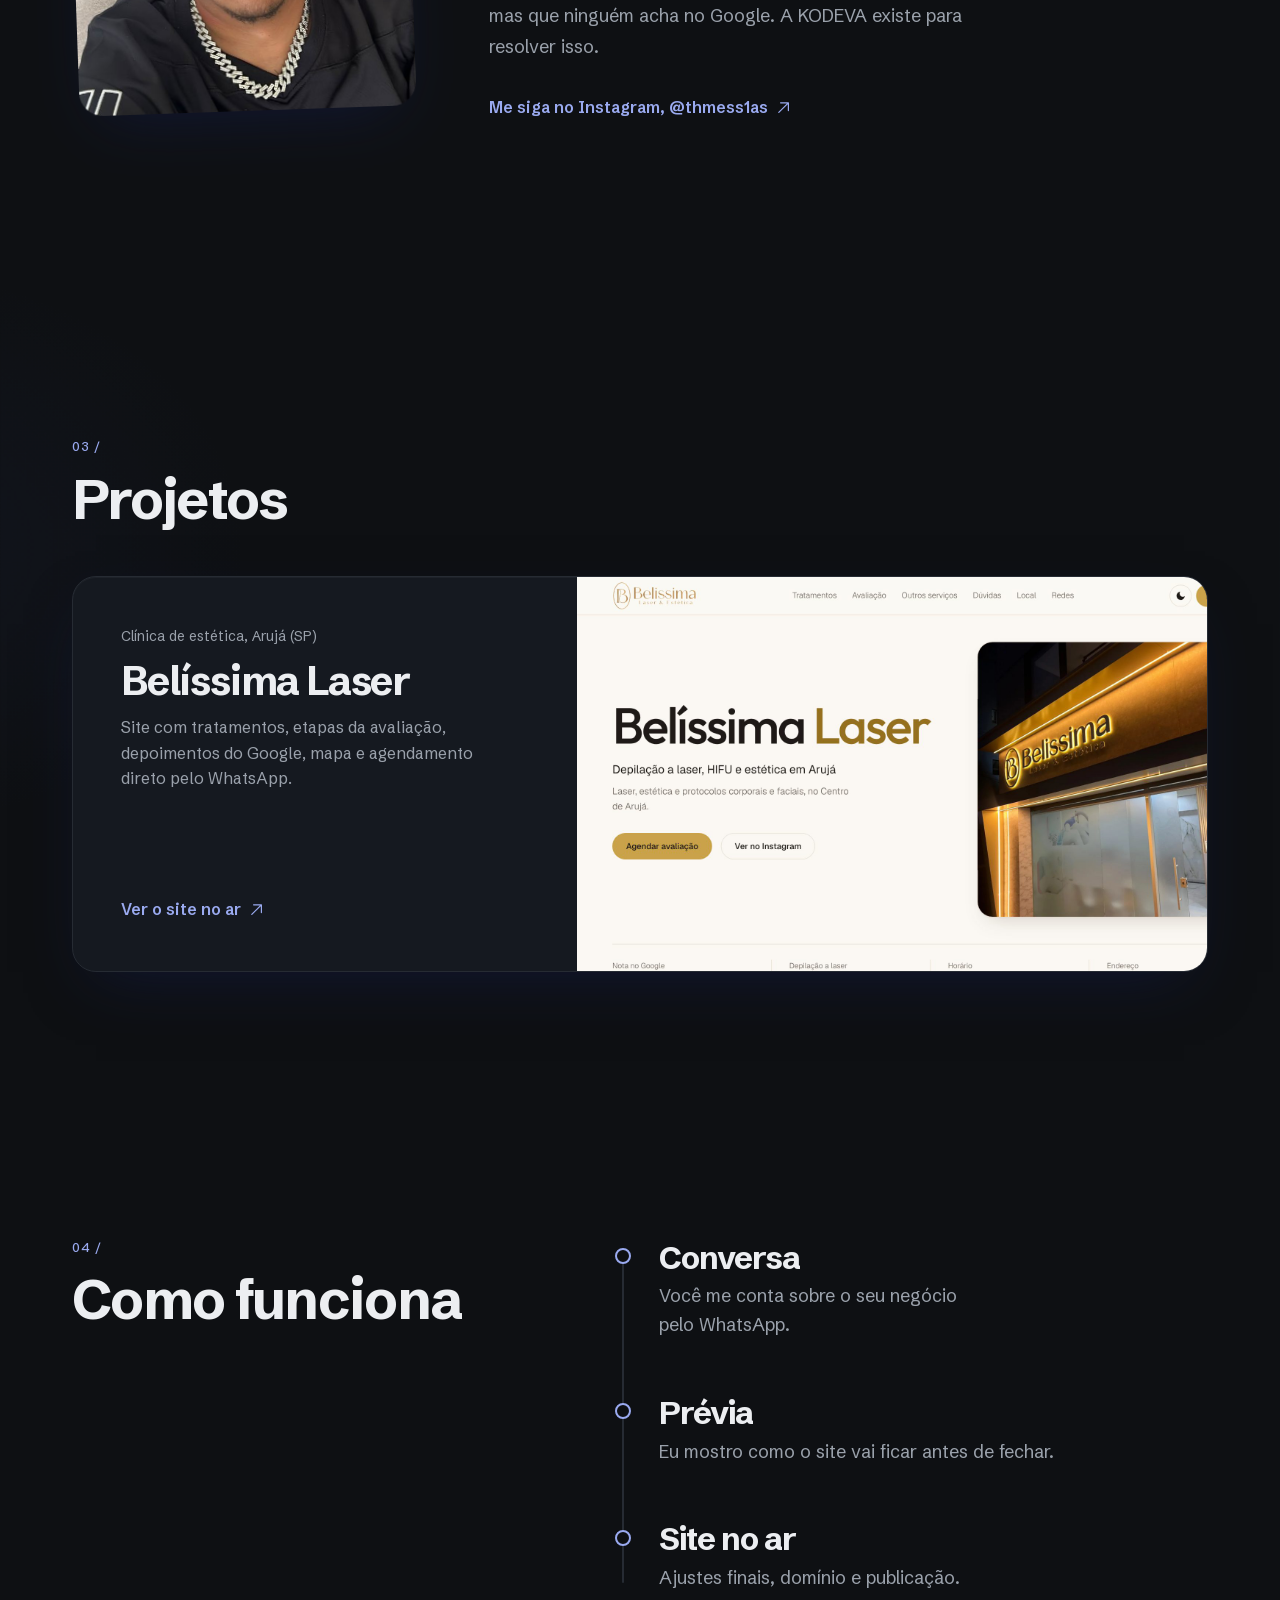
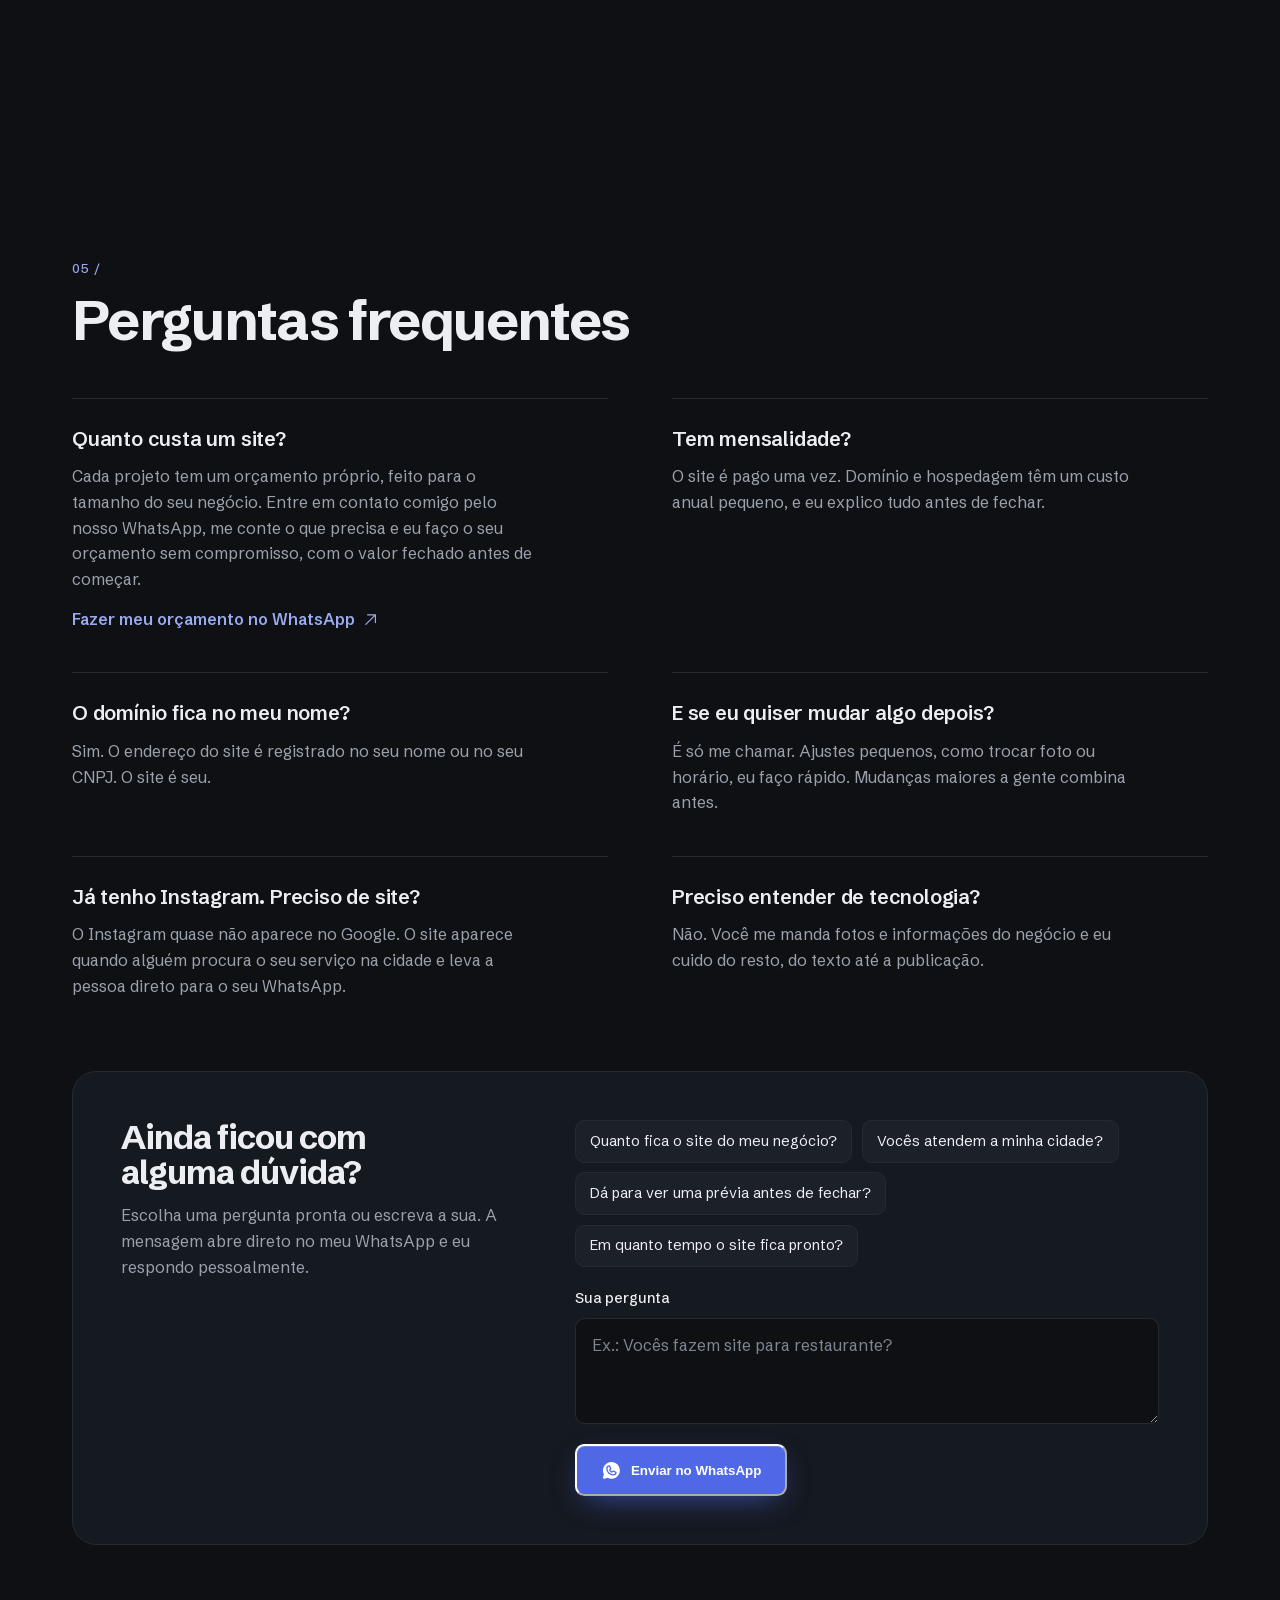
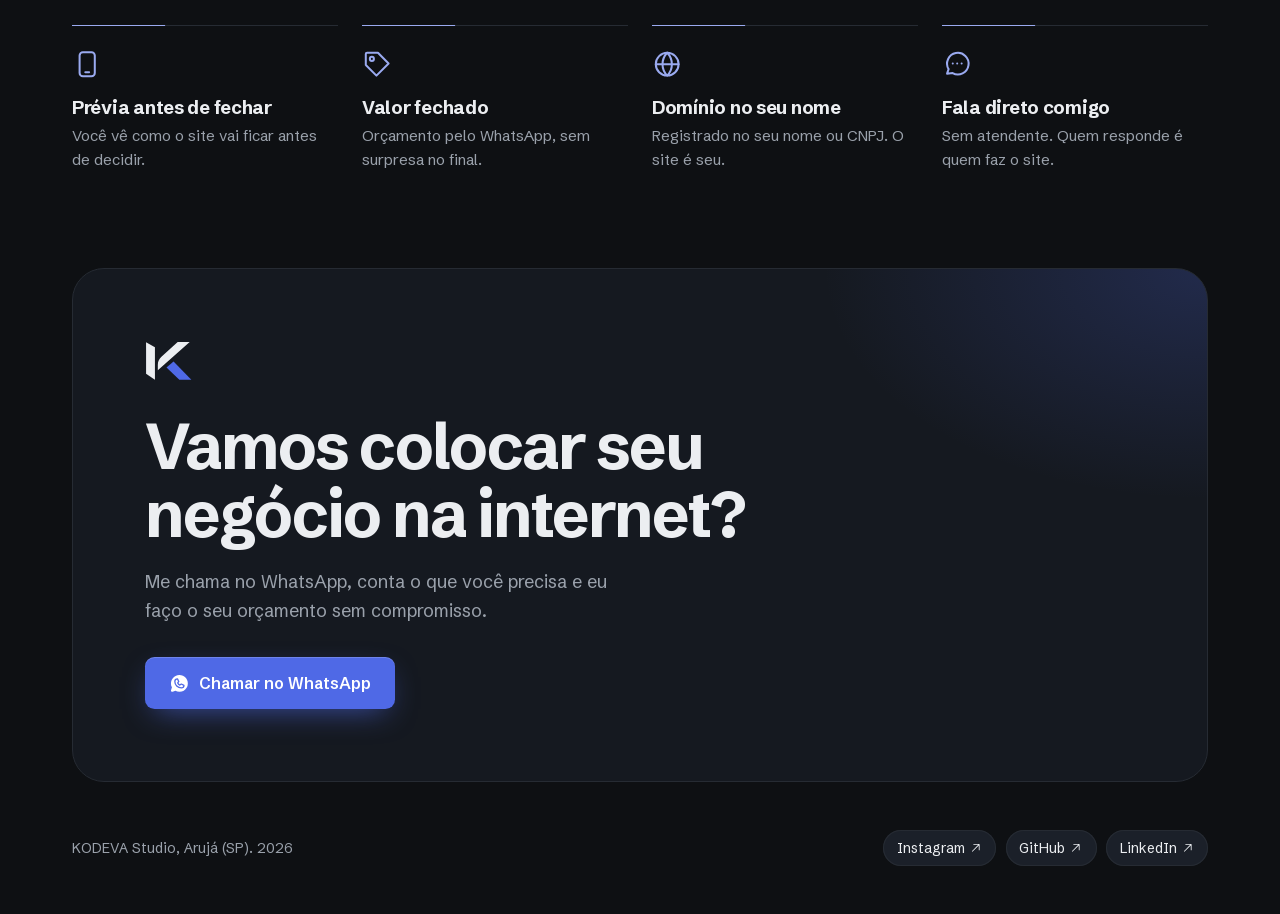
==== commit 1c30ff68: "Capa da Kodeva como prévia de link no WhatsApp Co-Authored-By: Claude Opus 5.5 <noreply@anthropic.co" ====
--- a/index.html
+++ b/index.html
@@ -10,7 +10,12 @@
 <meta property="og:description" content="Sites e landing pages para negócios locais de Arujá e região.">
 <meta property="og:locale" content="pt_BR">
 <meta property="og:type" content="website">
-<meta property="og:image" content="projetos/belissima.jpg">
+<meta property="og:url" content="https://kodevastudio.netlify.app/">
+<meta property="og:image" content="https://kodevastudio.netlify.app/og.png">
+<meta property="og:image:width" content="1200">
+<meta property="og:image:height" content="630">
+<meta property="og:image:alt" content="Kodeva Studio, sites para negócios locais em Arujá e Alto Tietê">
+<meta name="twitter:image" content="https://kodevastudio.netlify.app/og.png">
 <meta name="twitter:card" content="summary_large_image">
 <link rel="icon" href="favicon.svg" type="image/svg+xml">
 <link rel="preload" href="fonts/schibsted-latin.woff2" as="font" type="font/woff2" crossorigin>
